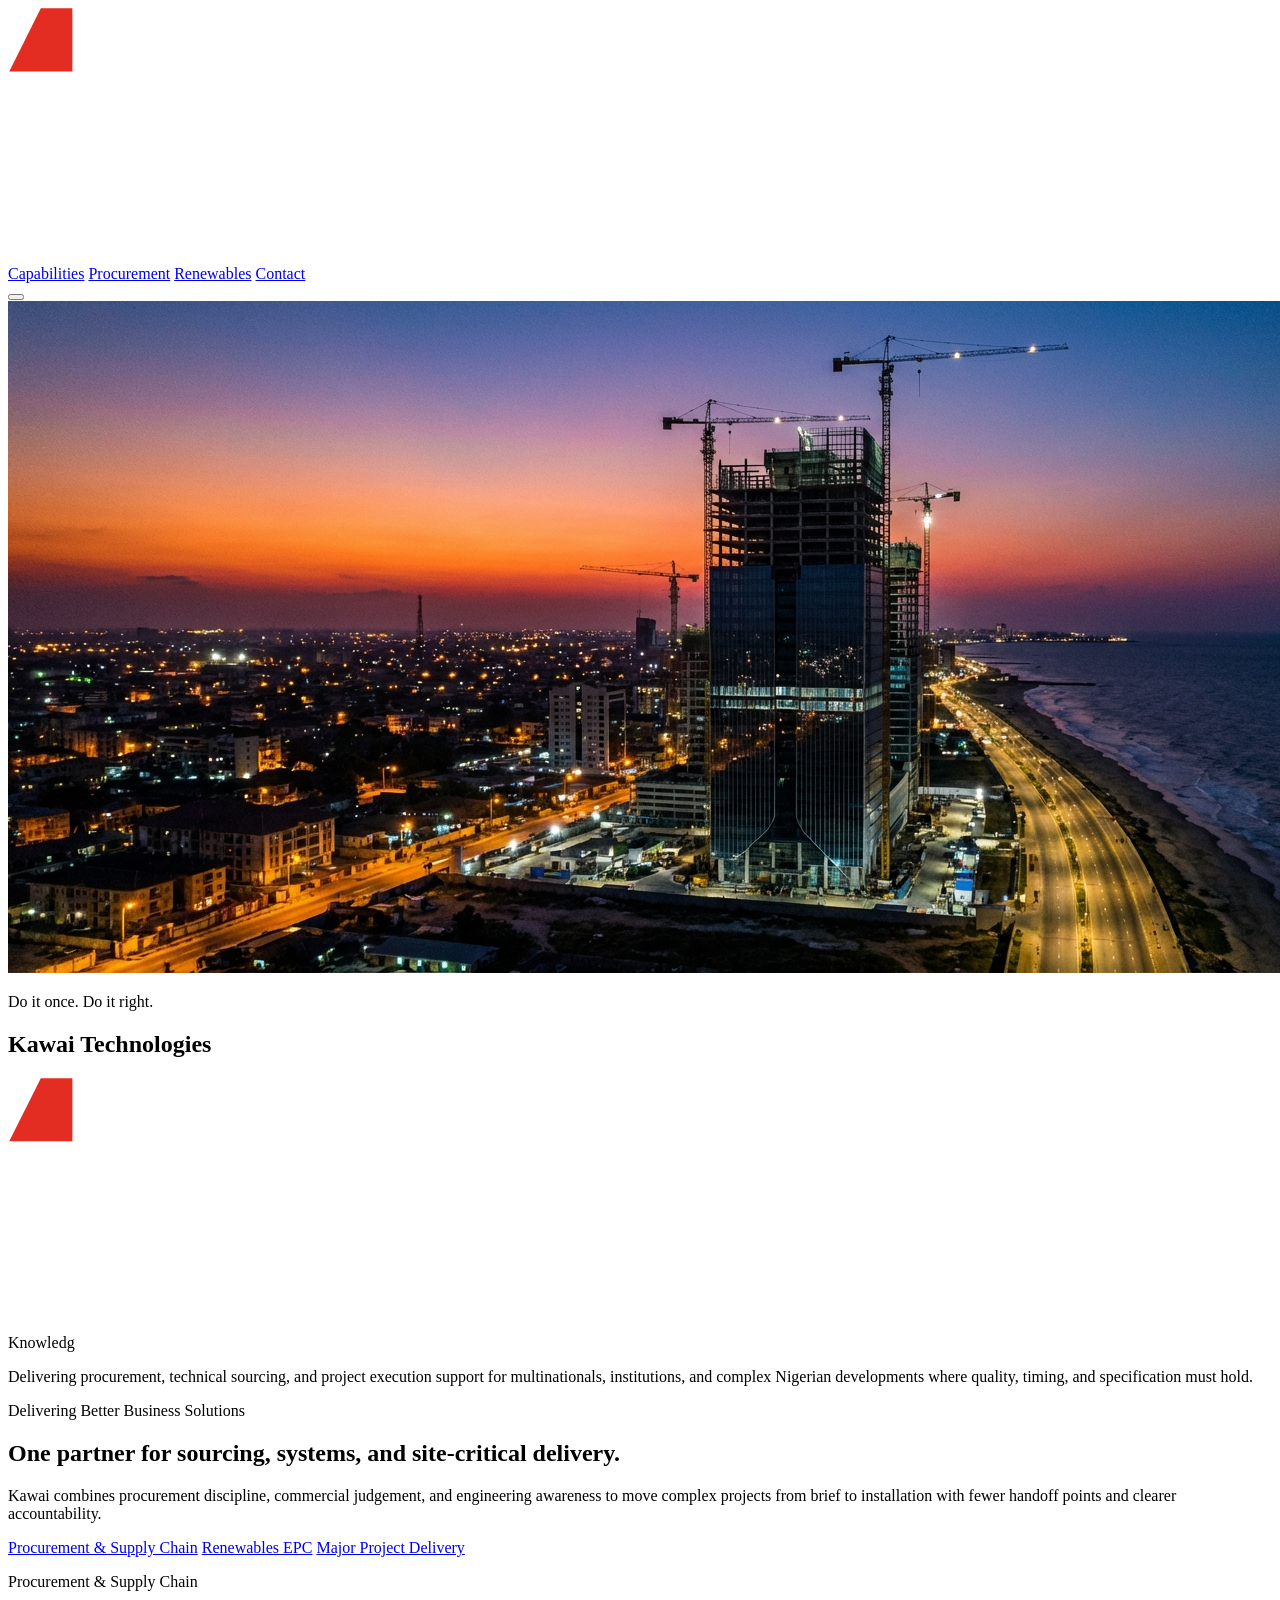
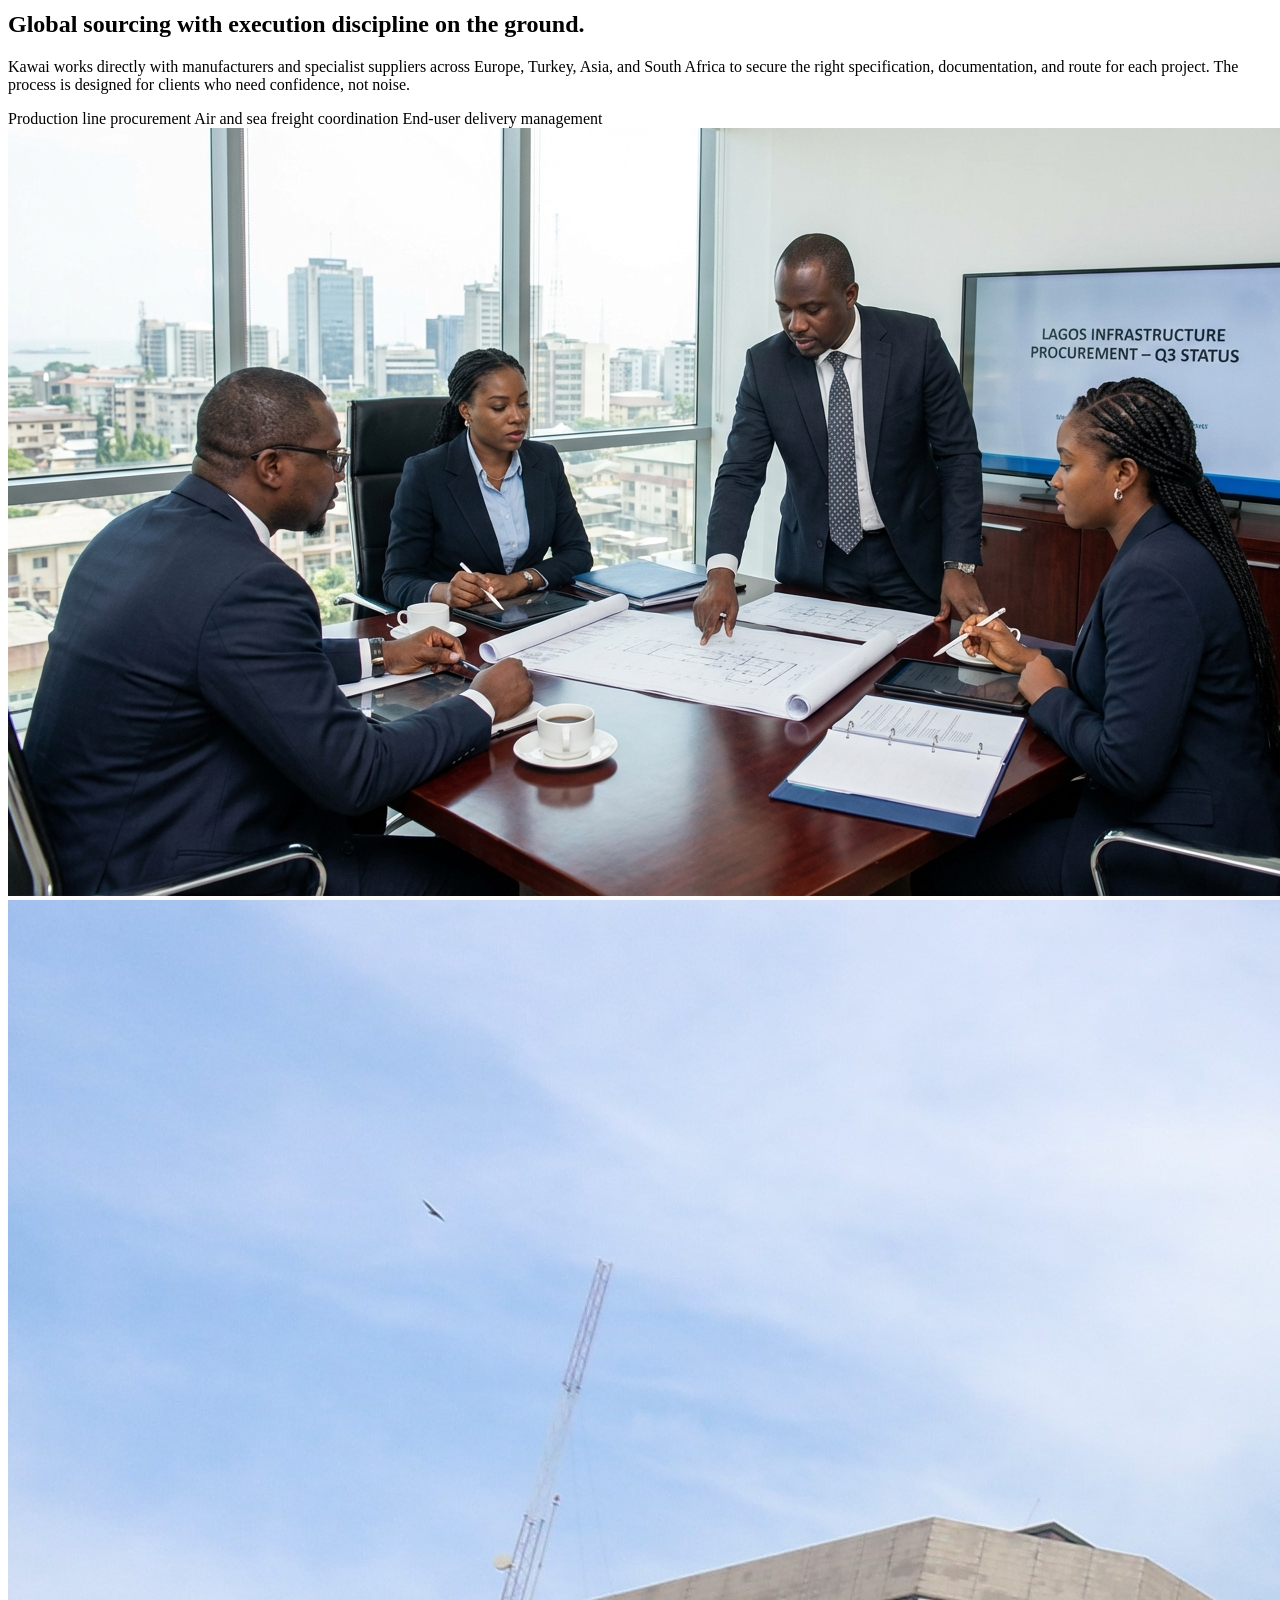
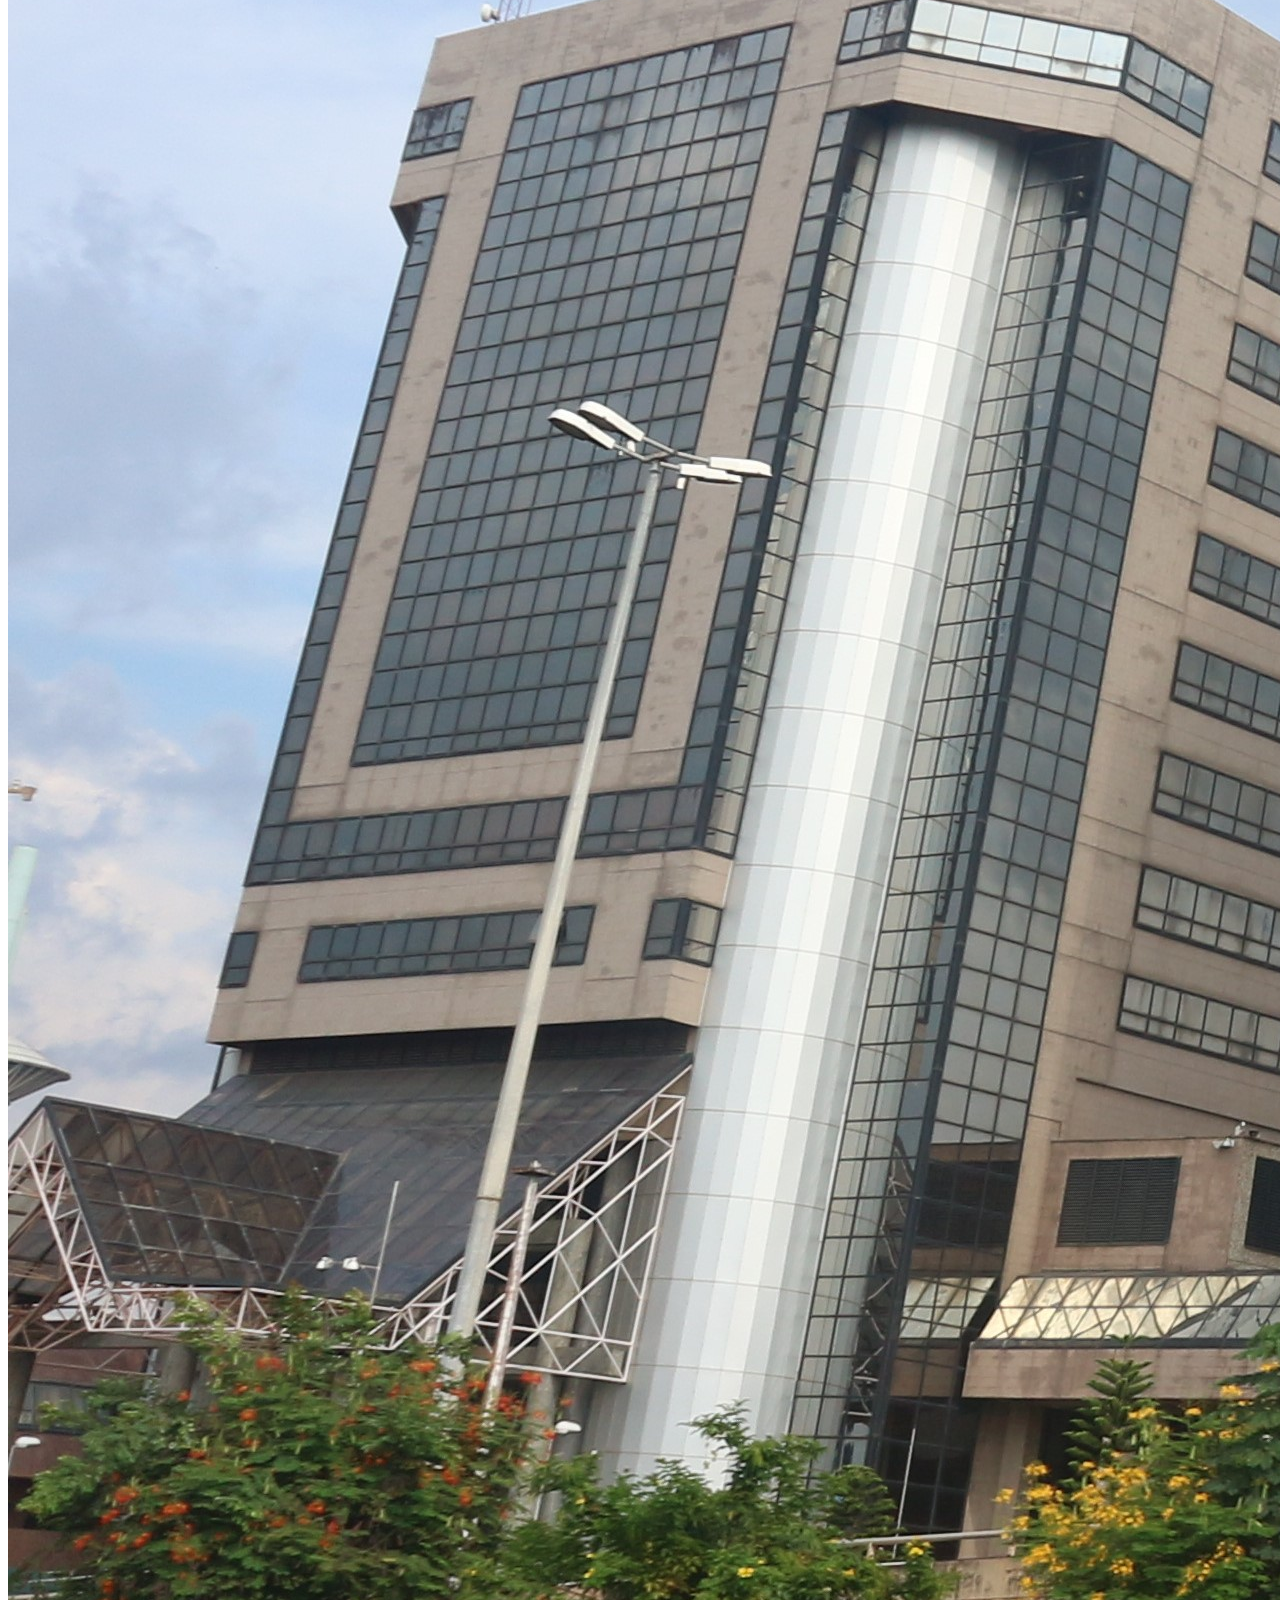
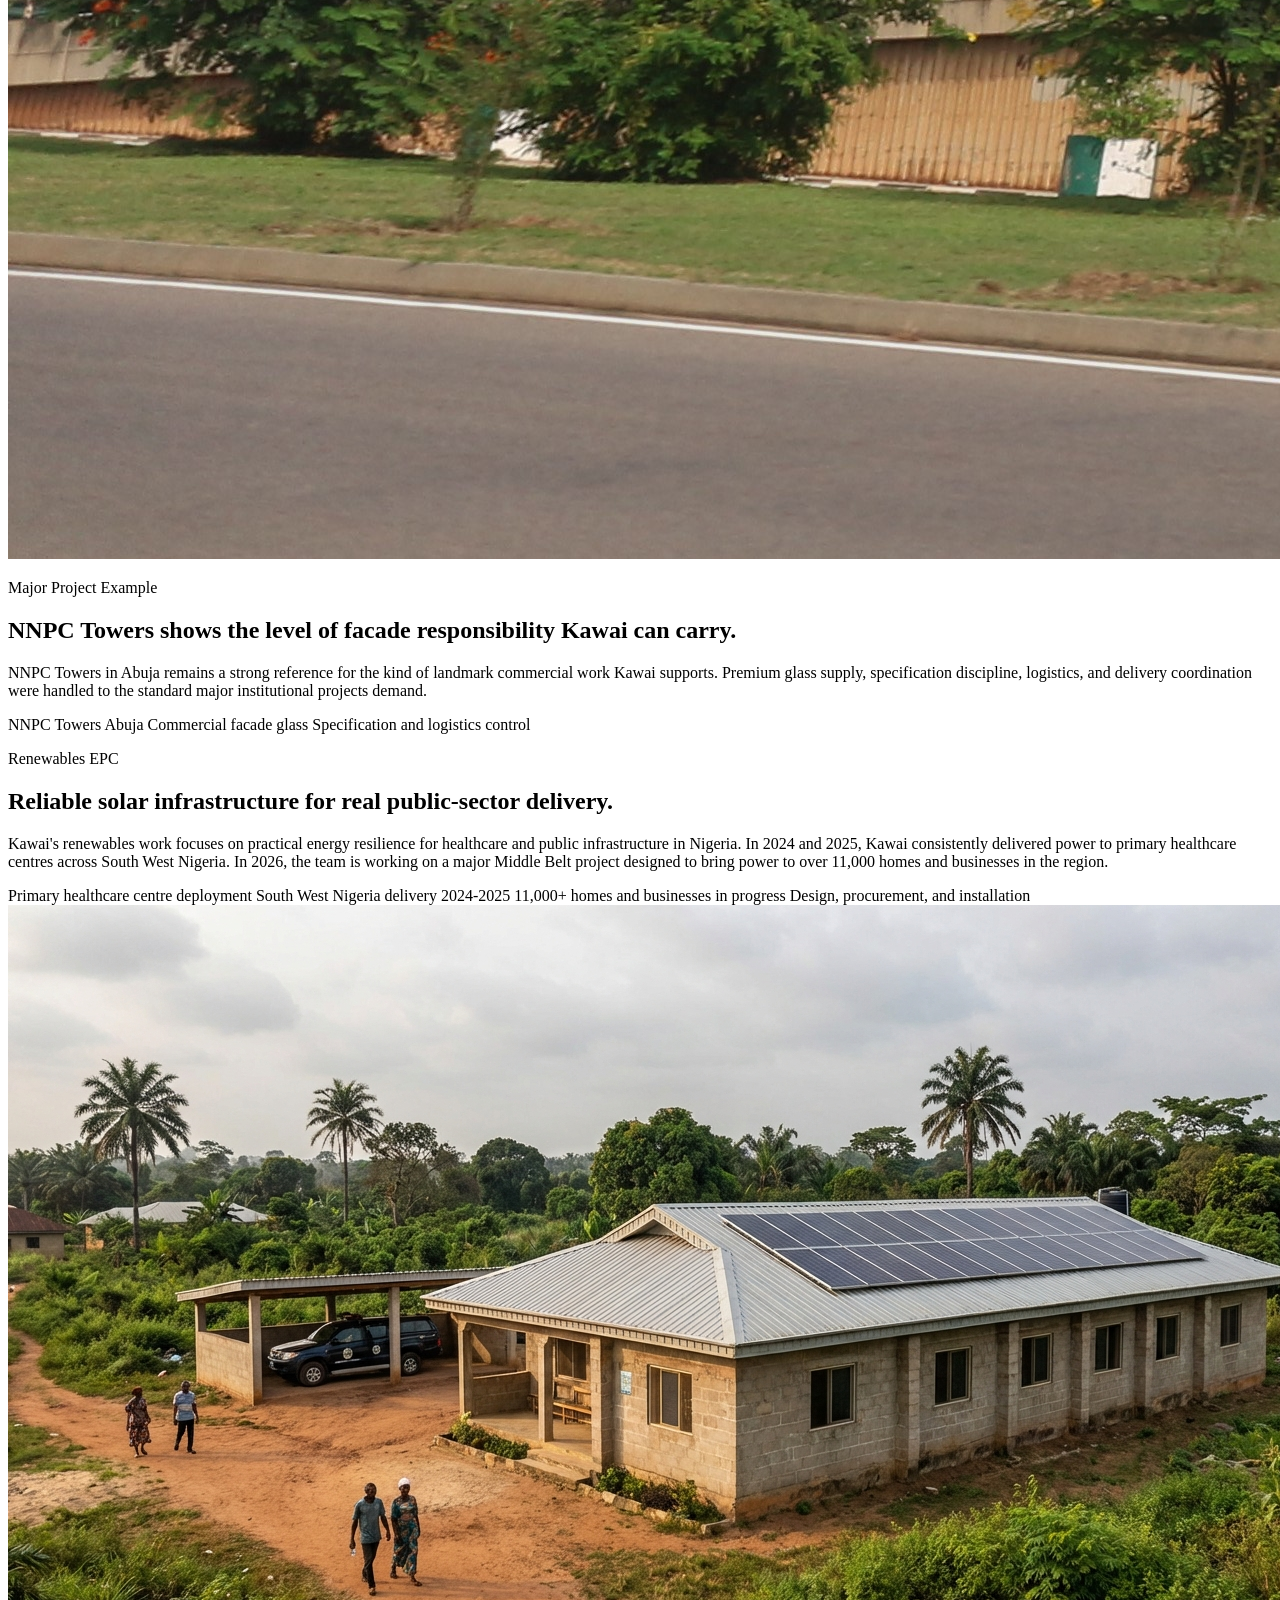
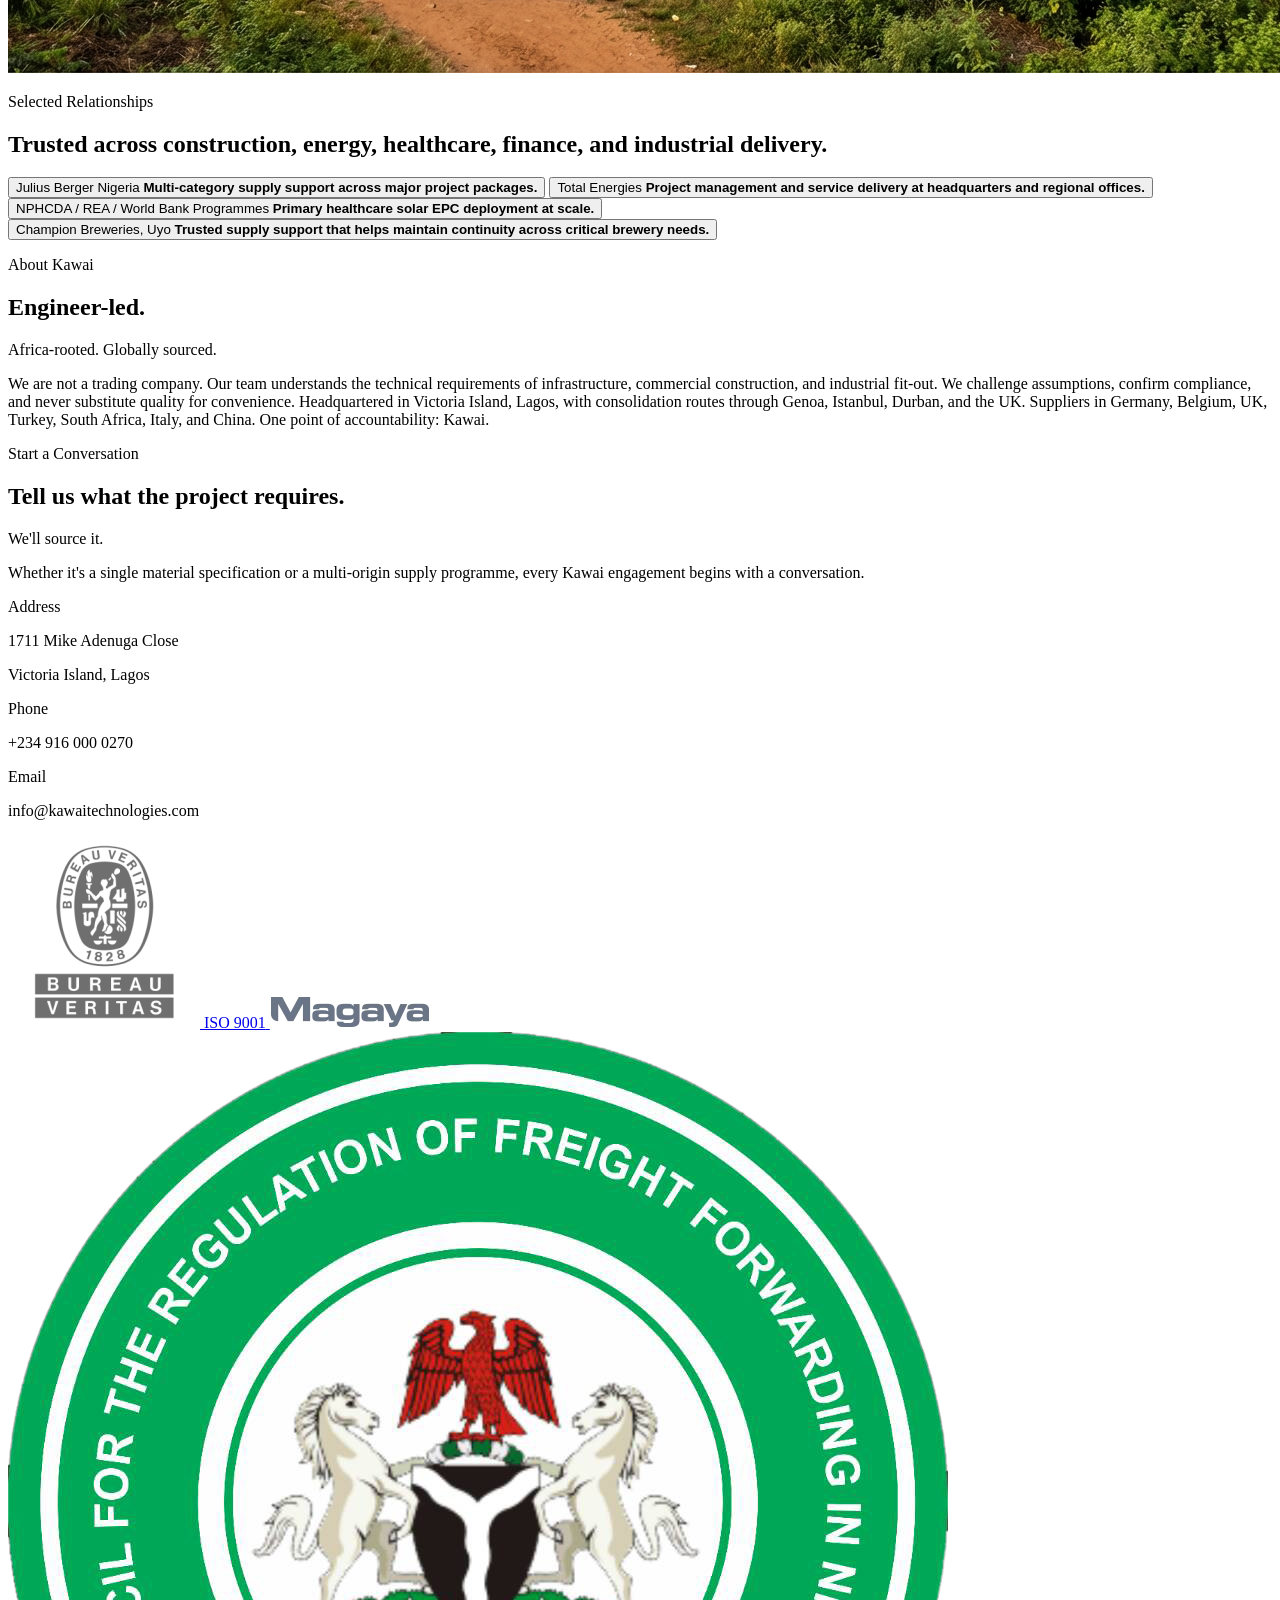
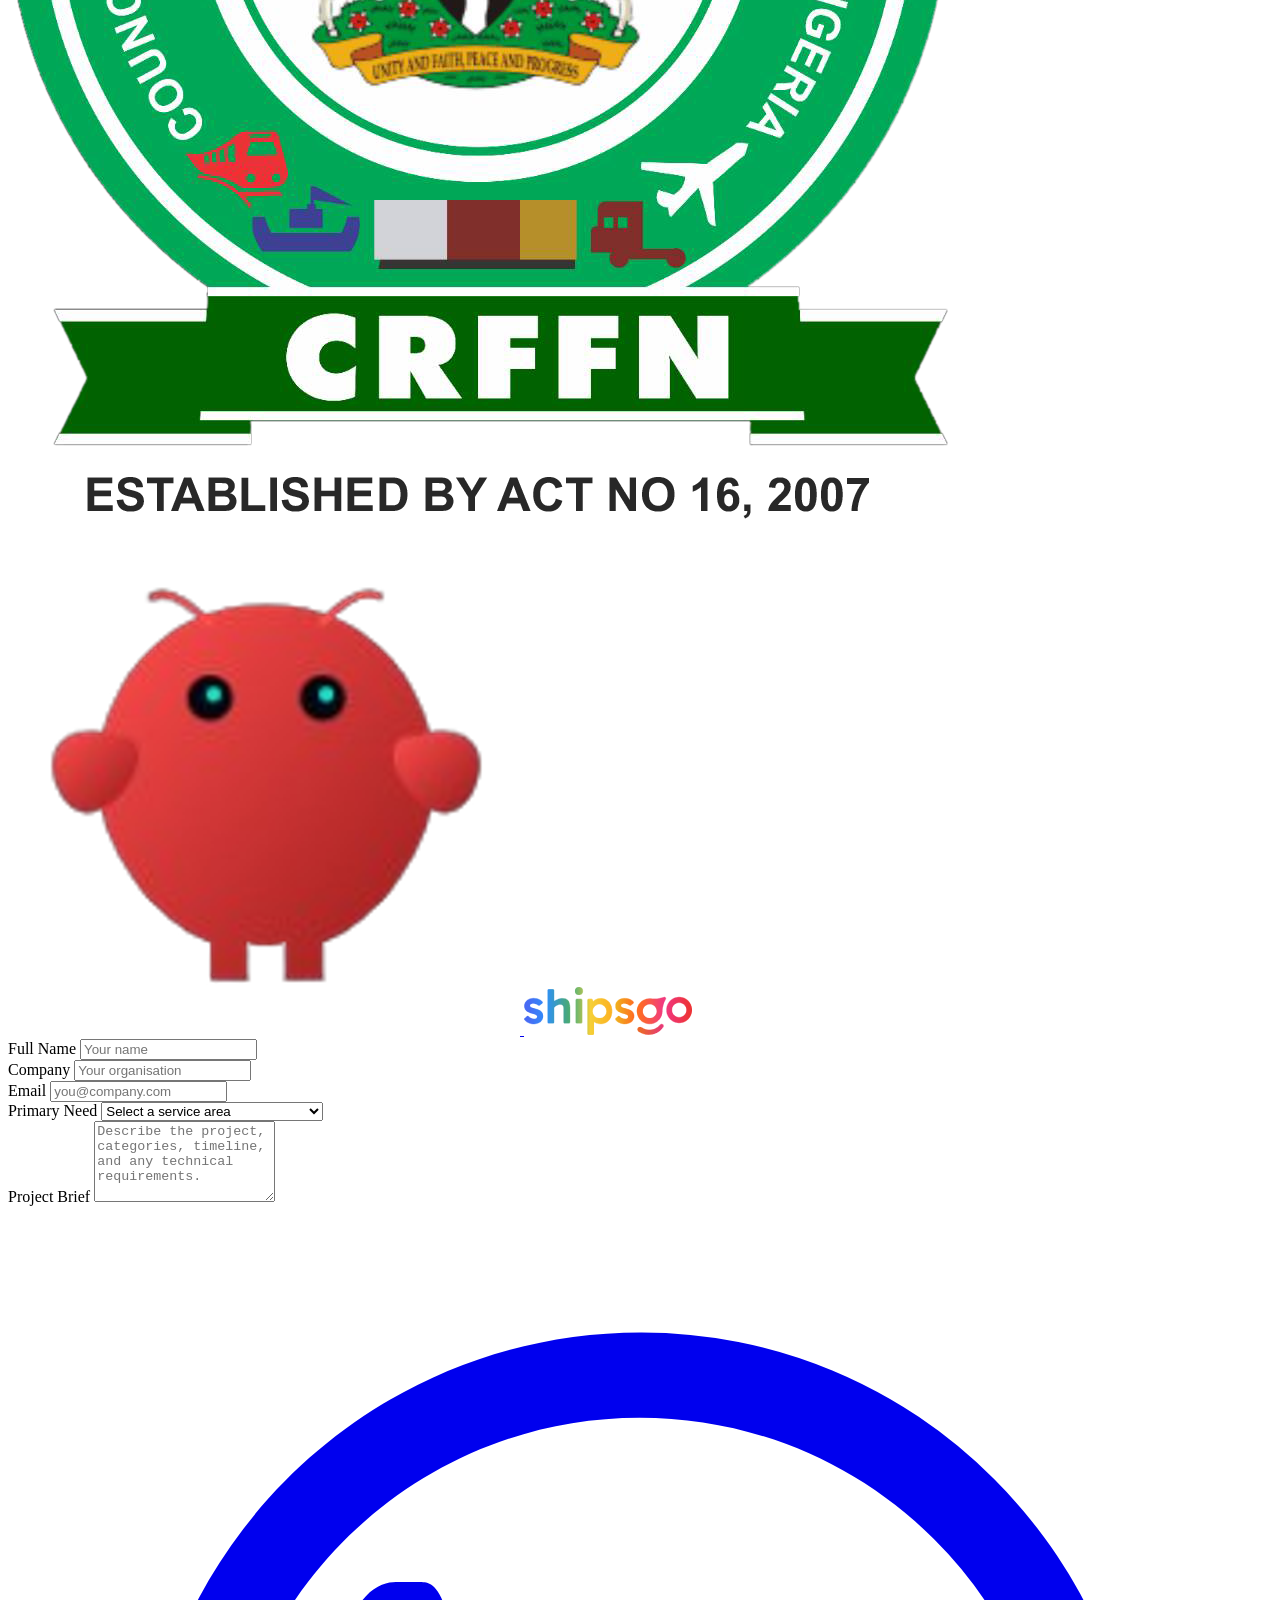
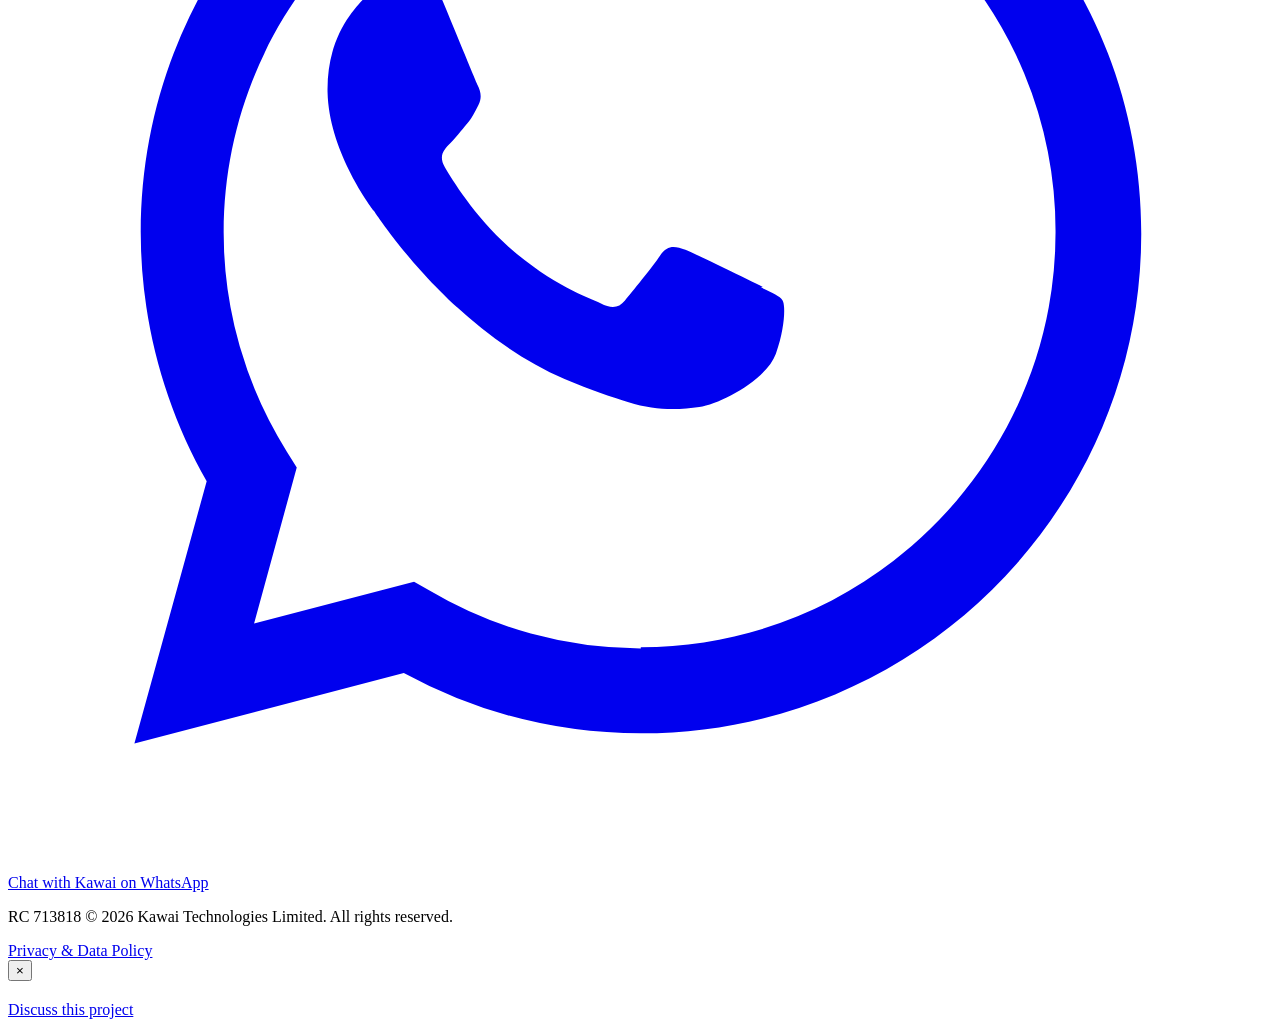
==== index.html @ 8ca259be "Add files via upload" ====
<!DOCTYPE html>
<html lang="en">
<head>
  <meta charset="UTF-8">
  <meta name="viewport" content="width=device-width, initial-scale=1.0">
  <title>Kawai Technologies | Ideas. Knowledge. Expertise.</title>
  <meta
    name="description"
    content="Kawai Technologies delivers procurement, facade systems, renewables EPC, and project execution support for blue-chip and institutional clients in Nigeria."
  >
  <link rel="icon" type="image/png" href="images/favicon-kawai.png">
  <link rel="preconnect" href="https://fonts.googleapis.com">
  <link rel="preconnect" href="https://fonts.gstatic.com" crossorigin>
  <link
    href="https://fonts.googleapis.com/css2?family=Manrope:wght@400;500;600;700;800&display=swap"
    rel="stylesheet"
  >
  <link rel="stylesheet" href="style-20260320.css">
</head>
<body>
  <nav class="site-nav" id="nav">
    <a href="#hero" class="nav-brand" aria-label="Kawai Technologies home">
      <img class="brand-logo" src="images/kawai-logo-full-wht.svg" alt="Kawai Technologies">
    </a>

    <div class="nav-links" id="navLinks">
      <a href="#capabilities">Capabilities</a>
      <a href="#procurement">Procurement</a>
      <a href="#renewables">Renewables</a>
      <a href="#contact">Contact</a>
    </div>

    <button class="nav-toggle" id="burger" aria-label="Toggle navigation" aria-expanded="false">
      <span></span>
      <span></span>
    </button>
  </nav>

  <main>
    <section class="hero" id="hero">
      <div class="hero-media">
        <img
          src="images/hero-lagos-construction.png"
          alt="Commercial tower under construction in Lagos Nigeria"
        >
        <div class="hero-overlay"></div>
      </div>

      <div class="hero-copy" data-reveal>
        <p class="eyebrow">Do it once. Do it right.</p>
        <h1 class="sr-only">Kawai Technologies</h1>
        <img class="hero-logo" src="images/kawai-logo-full-wht.svg" alt="Kawai Technologies">
        <div class="hero-rotator" aria-label="Ideas, Knowledge, Expertise">
          <div class="hero-rotator-window">
            <span class="hero-typed" id="heroTyped"></span>
          </div>
        </div>
        <p class="hero-sub">
          Delivering procurement, technical sourcing, and project execution support for multinationals,
          institutions, and complex Nigerian developments where quality, timing, and specification must hold.
        </p>
      </div>
    </section>

    <section class="intro-band" id="capabilities" data-reveal>
      <p class="section-kicker">Delivering Better Business Solutions</p>
      <h2>One partner for sourcing, systems, and site-critical delivery.</h2>
      <p class="intro-copy">
        Kawai combines procurement discipline, commercial judgement, and engineering awareness to
        move complex projects from brief to installation with fewer handoff points and clearer accountability.
      </p>
      <div class="capability-rail">
        <a class="capability-pill" href="#procurement">Procurement &amp; Supply Chain</a>
        <a class="capability-pill" href="#renewables">Renewables EPC</a>
        <a class="capability-pill" href="#facade-project">Major Project Delivery</a>
      </div>
    </section>

    <section class="chapter" id="procurement">
      <div class="chapter-copy" data-reveal>
        <p class="section-kicker">Procurement &amp; Supply Chain</p>
        <h2>Global sourcing with execution discipline on the ground.</h2>
        <p>
          Kawai works directly with manufacturers and specialist suppliers across Europe, Turkey, Asia,
          and South Africa to secure the right specification, documentation, and route for each project.
          The process is designed for clients who need confidence, not noise.
        </p>
        <div class="chapter-points">
          <span>Production line procurement</span>
          <span>Air and sea freight coordination</span>
          <span>End-user delivery management</span>
        </div>
      </div>
      <div class="chapter-media" data-reveal>
        <img
          src="images/2026-03-19-procurement-meeting.png"
          alt="Nigerian procurement team reviewing specifications and delivery documents"
        >
      </div>
    </section>

    <section class="chapter chapter-light" id="facade-project">
      <div class="chapter-media" data-reveal>
        <img
          src="images/nnpc-towers-modern.jpg"
          alt="NNPC Towers in Abuja Nigeria"
        >
      </div>
      <div class="chapter-copy" data-reveal>
        <p class="section-kicker">Major Project Example</p>
        <h2>NNPC Towers shows the level of facade responsibility Kawai can carry.</h2>
        <p>
          NNPC Towers in Abuja remains a strong reference for the kind of landmark commercial work
          Kawai supports. Premium glass supply, specification discipline, logistics, and delivery
          coordination were handled to the standard major institutional projects demand.
        </p>
        <div class="chapter-points">
          <span>NNPC Towers Abuja</span>
          <span>Commercial facade glass</span>
          <span>Specification and logistics control</span>
        </div>
      </div>
    </section>

    <section class="chapter" id="renewables">
      <div class="chapter-copy" data-reveal>
        <p class="section-kicker">Renewables EPC</p>
        <h2>Reliable solar infrastructure for real public-sector delivery.</h2>
        <p>
          Kawai's renewables work focuses on practical energy resilience for healthcare and public
          infrastructure in Nigeria. In 2024 and 2025, Kawai consistently delivered power to primary
          healthcare centres across South West Nigeria. In 2026, the team is working on a major
          Middle Belt project designed to bring power to over 11,000 homes and businesses in the region.
        </p>
        <div class="chapter-points">
          <span>Primary healthcare centre deployment</span>
          <span>South West Nigeria delivery 2024-2025</span>
          <span>11,000+ homes and businesses in progress</span>
          <span>Design, procurement, and installation</span>
        </div>
      </div>
      <div class="chapter-media" data-reveal>
        <img
          src="images/rea-phc-solar.png"
          alt="Primary healthcare centre in Nigeria with rooftop solar installation"
        >
      </div>
    </section>

    <section class="proof-band" data-reveal>
      <div class="proof-copy">
        <p class="section-kicker">Selected Relationships</p>
        <h2>Trusted across construction, energy, healthcare, finance, and industrial delivery.</h2>
      </div>
      <div class="proof-grid">
        <button class="work-card" data-project="jbn">
          <span>Julius Berger Nigeria</span>
          <strong>Multi-category supply support across major project packages.</strong>
        </button>
        <button class="work-card" data-project="totalenergies">
          <span>Total Energies</span>
          <strong>Project management and service delivery at headquarters and regional offices.</strong>
        </button>
        <button class="work-card" data-project="solar">
          <span>NPHCDA / REA / World Bank Programmes</span>
          <strong>Primary healthcare solar EPC deployment at scale.</strong>
        </button>
        <button class="work-card" data-project="appliances">
          <span>Champion Breweries, Uyo</span>
          <strong>Trusted supply support that helps maintain continuity across critical brewery needs.</strong>
        </button>
      </div>
    </section>

    <section class="about-band" data-reveal>
      <div class="about-inner">
        <p class="section-kicker">About Kawai</p>
        <h2>Engineer-led.</h2>
        <p class="about-accent">Africa-rooted. Globally sourced.</p>
        <p class="about-copy">
          We are not a trading company. Our team understands the technical requirements of
          infrastructure, commercial construction, and industrial fit-out. We challenge assumptions,
          confirm compliance, and never substitute quality for convenience. Headquartered in Victoria
          Island, Lagos, with consolidation routes through Genoa, Istanbul, Durban, and the UK.
          Suppliers in Germany, Belgium, UK, Turkey, South Africa, Italy, and China. One point of
          accountability: Kawai.
        </p>
      </div>
    </section>

    <section class="contact" id="contact">
      <div class="contact-copy" data-reveal>
        <p class="section-kicker">Start a Conversation</p>
        <h2>Tell us what the project requires.</h2>
        <p class="contact-accent">We'll source it.</p>
        <p>
          Whether it's a single material specification or a multi-origin supply programme, every
          Kawai engagement begins with a conversation.
        </p>
        <div class="contact-meta contact-meta-blocks">
          <div class="contact-item">
            <span>Address</span>
            <p>1711 Mike Adenuga Close</p>
            <p>Victoria Island, Lagos</p>
          </div>
          <div class="contact-item">
            <span>Phone</span>
            <p>+234 916 000 0270</p>
          </div>
          <div class="contact-item">
            <span>Email</span>
            <p>info@kawaitechnologies.com</p>
          </div>
        </div>
        <div class="partner-strip" aria-label="Certifications and platform partners">
          <a class="partner-link bureau-mark" href="https://www.bureauveritas.com" target="_blank" rel="noopener" aria-label="Visit Bureau Veritas">
            <img class="partner-logo bureau-logo" src="images/bureau-veritas-logo.png" alt="Bureau Veritas logo">
            <span>ISO 9001</span>
          </a>
          <a class="partner-link" href="https://www.magaya.com" target="_blank" rel="noopener" aria-label="Visit Magaya">
            <img class="partner-logo magaya-logo" src="images/magaya-logo-tight.webp" alt="Magaya logo">
          </a>
          <a class="partner-link" href="https://crffn.gov.ng" target="_blank" rel="noopener" aria-label="Visit CRFFN">
            <img class="partner-logo crffn-logo" src="images/crffn-logo.png" alt="CRFFN logo">
          </a>
          <a class="partner-link" href="https://openclaws.io" target="_blank" rel="noopener" aria-label="Visit Openclaw">
            <img class="partner-logo openclaw-logo" src="images/openclaw-logo.png" alt="Openclaw logo">
          </a>
          <a class="partner-link" href="https://shipsgo.com" target="_blank" rel="noopener" aria-label="Visit ShipsGo">
            <img class="partner-logo shipsgo-logo" src="images/shipsgo-logo.png" alt="ShipsGo logo">
          </a>
        </div>
      </div>

      <div class="contact-form-wrap" data-reveal>
        <form id="form" class="contact-form">
          <div class="field">
            <label for="name">Full Name</label>
            <input id="name" name="name" type="text" placeholder="Your name" required>
          </div>
          <div class="field">
            <label for="company">Company</label>
            <input id="company" name="company" type="text" placeholder="Your organisation">
          </div>
          <div class="field">
            <label for="email">Email</label>
            <input id="email" name="email" type="email" placeholder="you@company.com" required>
          </div>
          <div class="field">
            <label for="service">Primary Need</label>
            <select id="service" name="service">
              <option value="">Select a service area</option>
              <option>Procurement and Supply Chain</option>
              <option>Facade and Commercial Systems</option>
              <option>Renewables EPC</option>
              <option>Multi-category project support</option>
            </select>
          </div>
          <div class="field">
            <label for="message">Project Brief</label>
            <textarea id="message" name="message" rows="5" placeholder="Describe the project, categories, timeline, and any technical requirements." required></textarea>
          </div>
          <a
            class="cta-dark whatsapp-button"
            href="https://wa.me/2348027725561"
            target="_blank"
            rel="noopener"
            aria-label="Chat with Kawai on WhatsApp"
          >
            <span class="whatsapp-icon" aria-hidden="true">
              <svg viewBox="0 0 32 32" role="img" focusable="false">
                <path d="M19.11 17.24c-.29-.14-1.7-.84-1.96-.94-.26-.1-.45-.14-.64.14-.19.29-.73.94-.89 1.14-.16.19-.33.22-.62.07-.29-.14-1.22-.45-2.33-1.43-.86-.77-1.44-1.72-1.61-2.01-.17-.29-.02-.45.13-.6.13-.13.29-.33.43-.5.14-.17.19-.29.29-.48.1-.19.05-.36-.02-.5-.07-.14-.64-1.55-.88-2.12-.23-.55-.47-.48-.64-.49h-.55c-.19 0-.5.07-.76.36-.26.29-1 1-.97 2.43.03 1.43 1.02 2.81 1.17 3 .14.19 1.99 3.04 4.83 4.26.68.29 1.21.46 1.62.59.68.22 1.3.19 1.79.12.55-.08 1.7-.69 1.94-1.35.24-.67.24-1.24.17-1.35-.07-.12-.26-.19-.55-.33Z" fill="currentColor"></path>
                <path d="M16.02 3.2c-6.99 0-12.66 5.66-12.66 12.65 0 2.22.58 4.39 1.67 6.31L3.2 28.8l6.82-1.79a12.6 12.6 0 0 0 6 1.53h.01c6.99 0 12.66-5.66 12.66-12.65 0-3.39-1.32-6.57-3.72-8.97A12.58 12.58 0 0 0 16.02 3.2Zm0 23.19h-.01a10.5 10.5 0 0 1-5.35-1.47l-.38-.22-4.05 1.06 1.08-3.95-.25-.4a10.43 10.43 0 0 1-1.6-5.56c0-5.78 4.72-10.49 10.53-10.49 2.81 0 5.46 1.09 7.45 3.07a10.4 10.4 0 0 1 3.08 7.43c0 5.79-4.73 10.5-10.5 10.5Z" fill="currentColor"></path>
              </svg>
            </span>
            <span>Chat with Kawai on WhatsApp</span>
          </a>
        </form>
      </div>
    </section>
  </main>

  <footer class="site-footer">
    <p>RC 713818 &copy; 2026 Kawai Technologies Limited. All rights reserved.</p>
    <a href="#contact">Privacy &amp; Data Policy</a>
  </footer>

  <div class="modal-shell" id="overlay" aria-hidden="true">
    <div class="modal-card">
      <button class="modal-close" id="mClose" aria-label="Close project details">&times;</button>
      <p class="modal-kicker" id="mCat"></p>
      <h2 id="mTitle"></h2>
      <p class="modal-desc" id="mDesc"></p>
      <div class="modal-tags" id="mTags"></div>
      <a href="#contact" class="cta-dark modal-link">Discuss this project</a>
    </div>
  </div>

  <script src="main.js"></script>
</body>
</html>
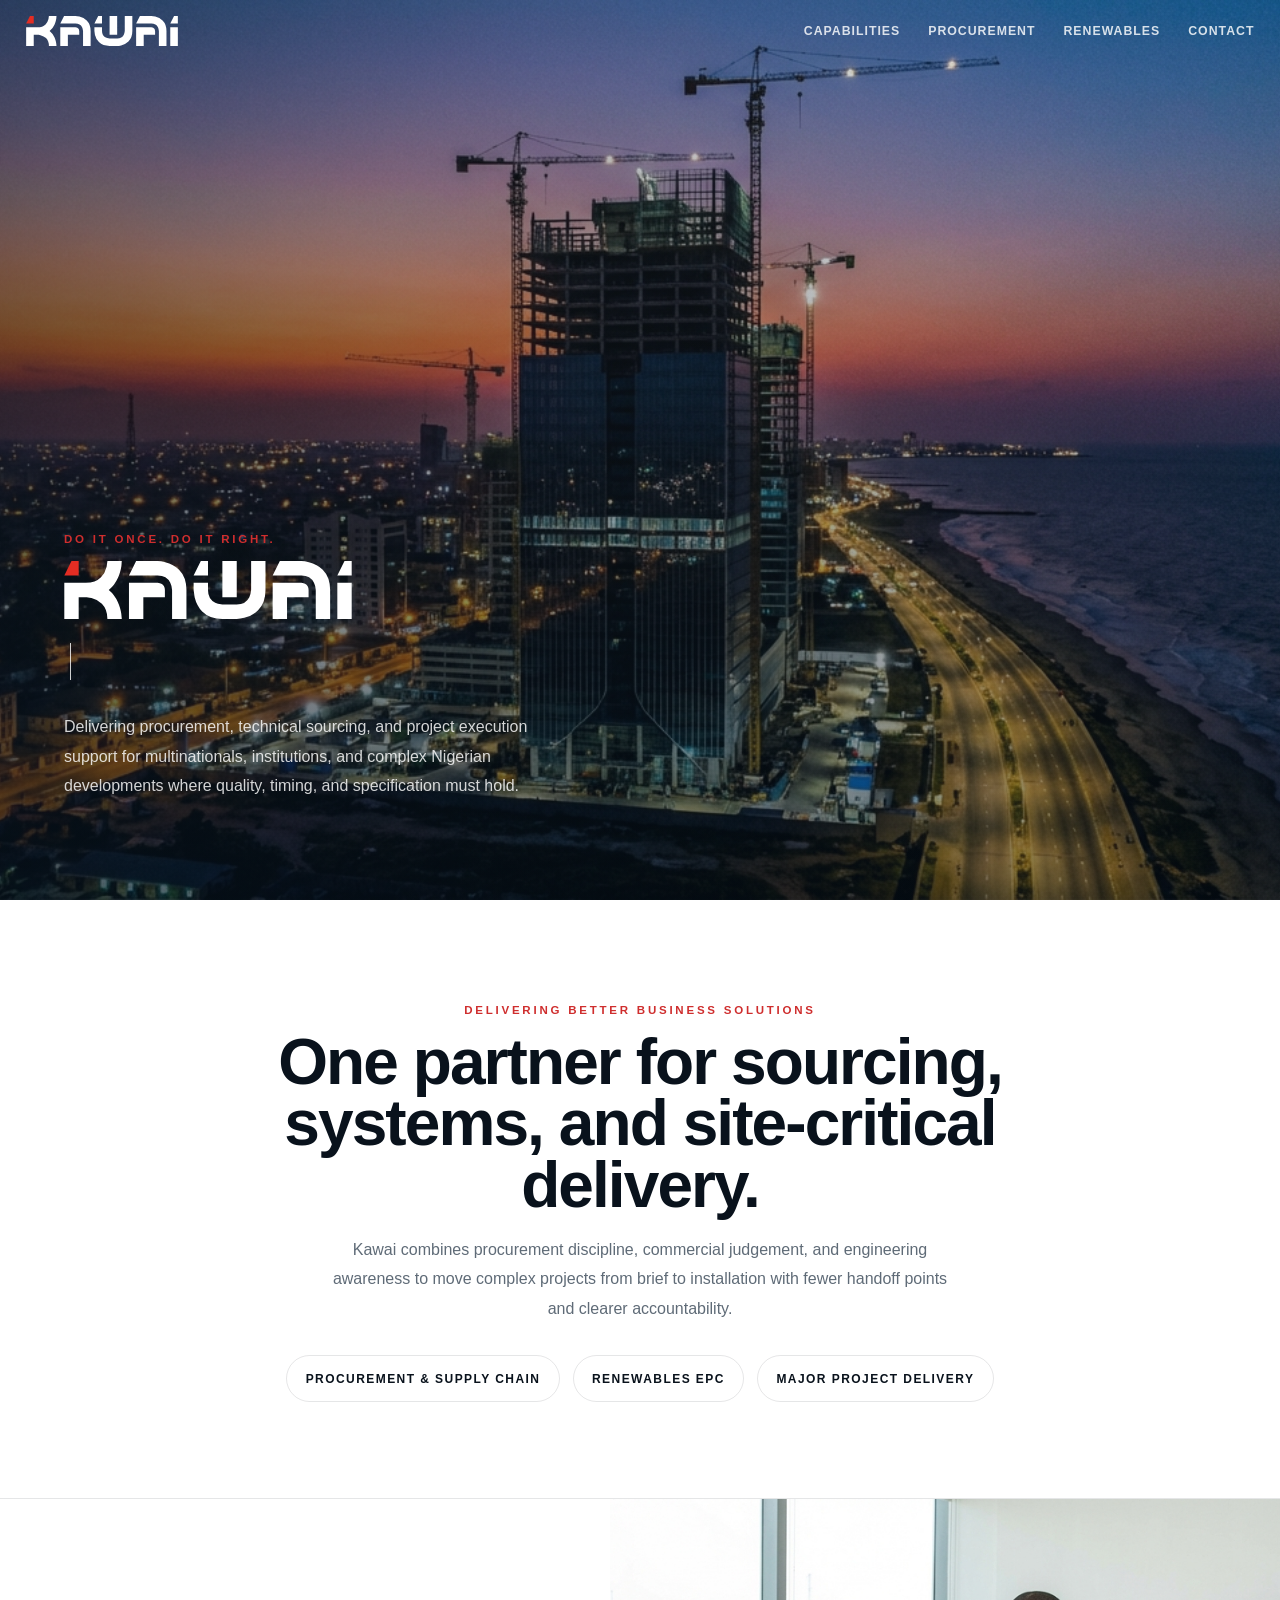
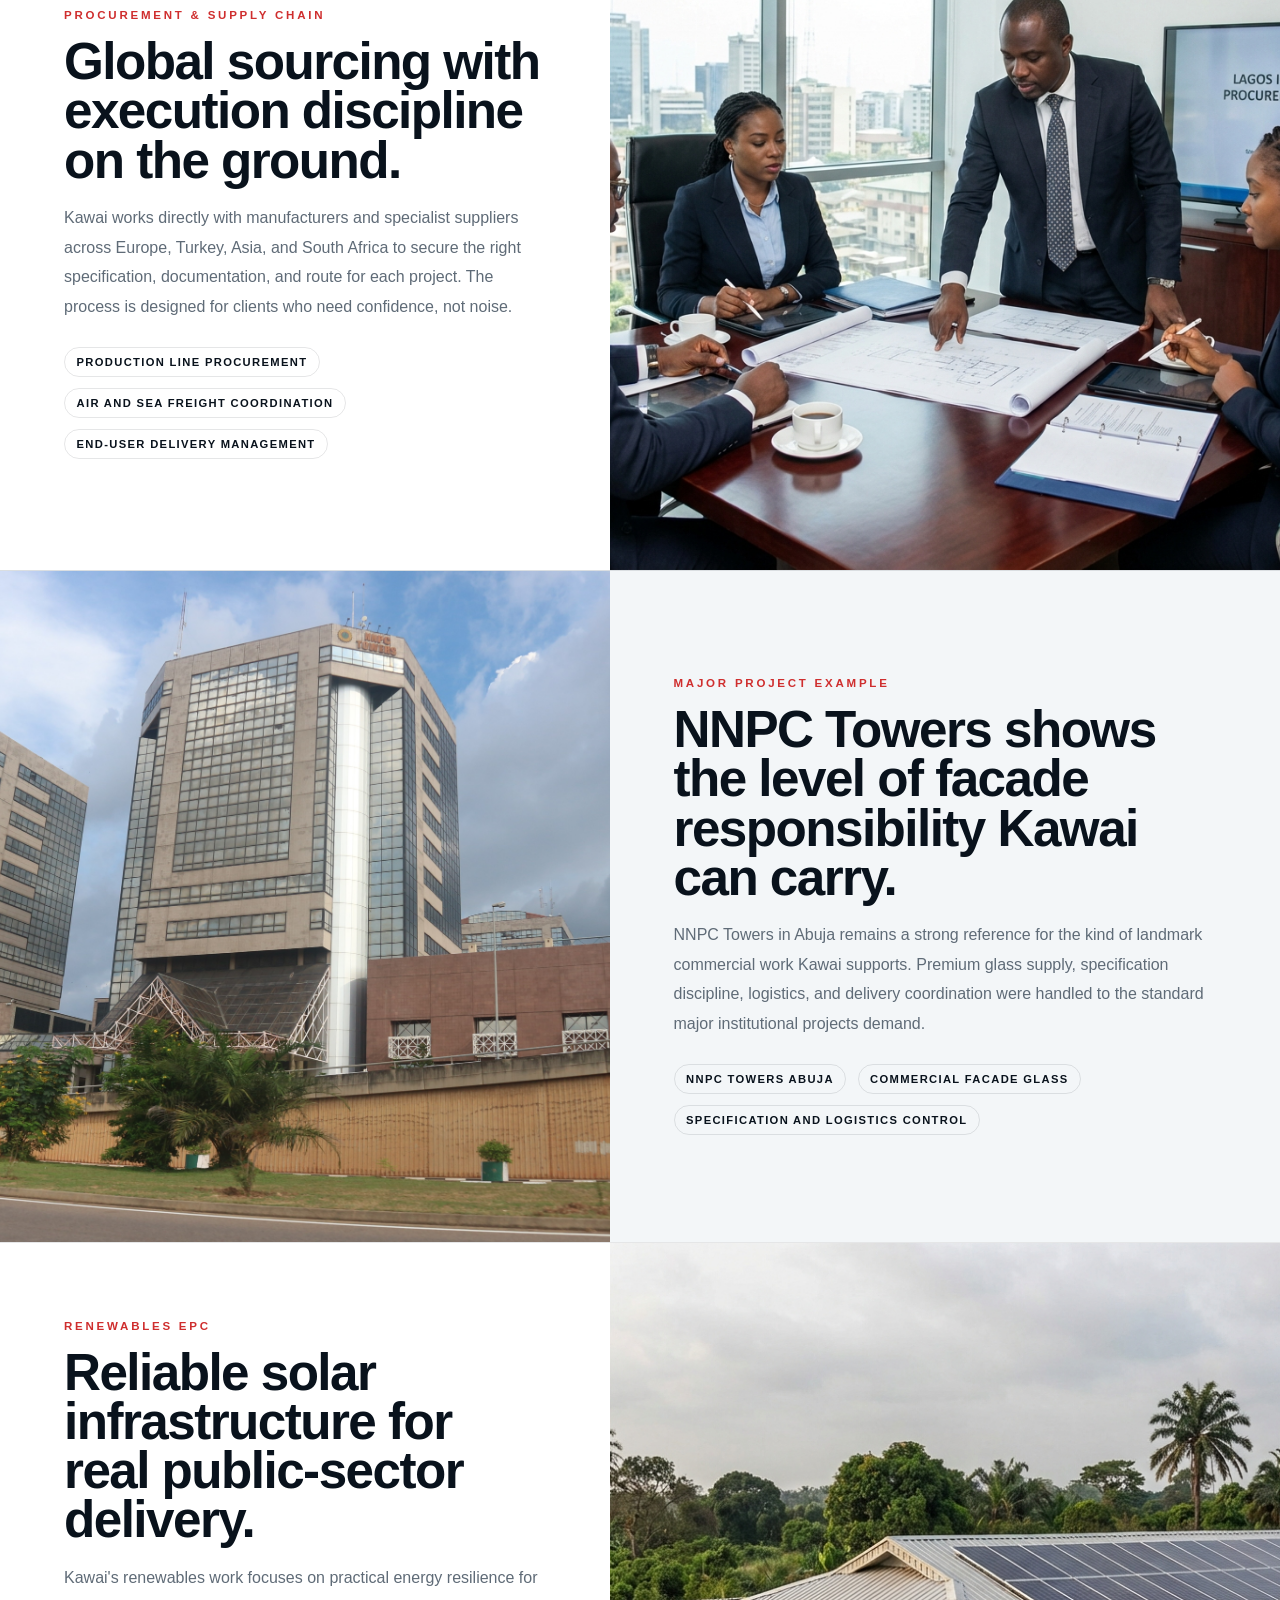
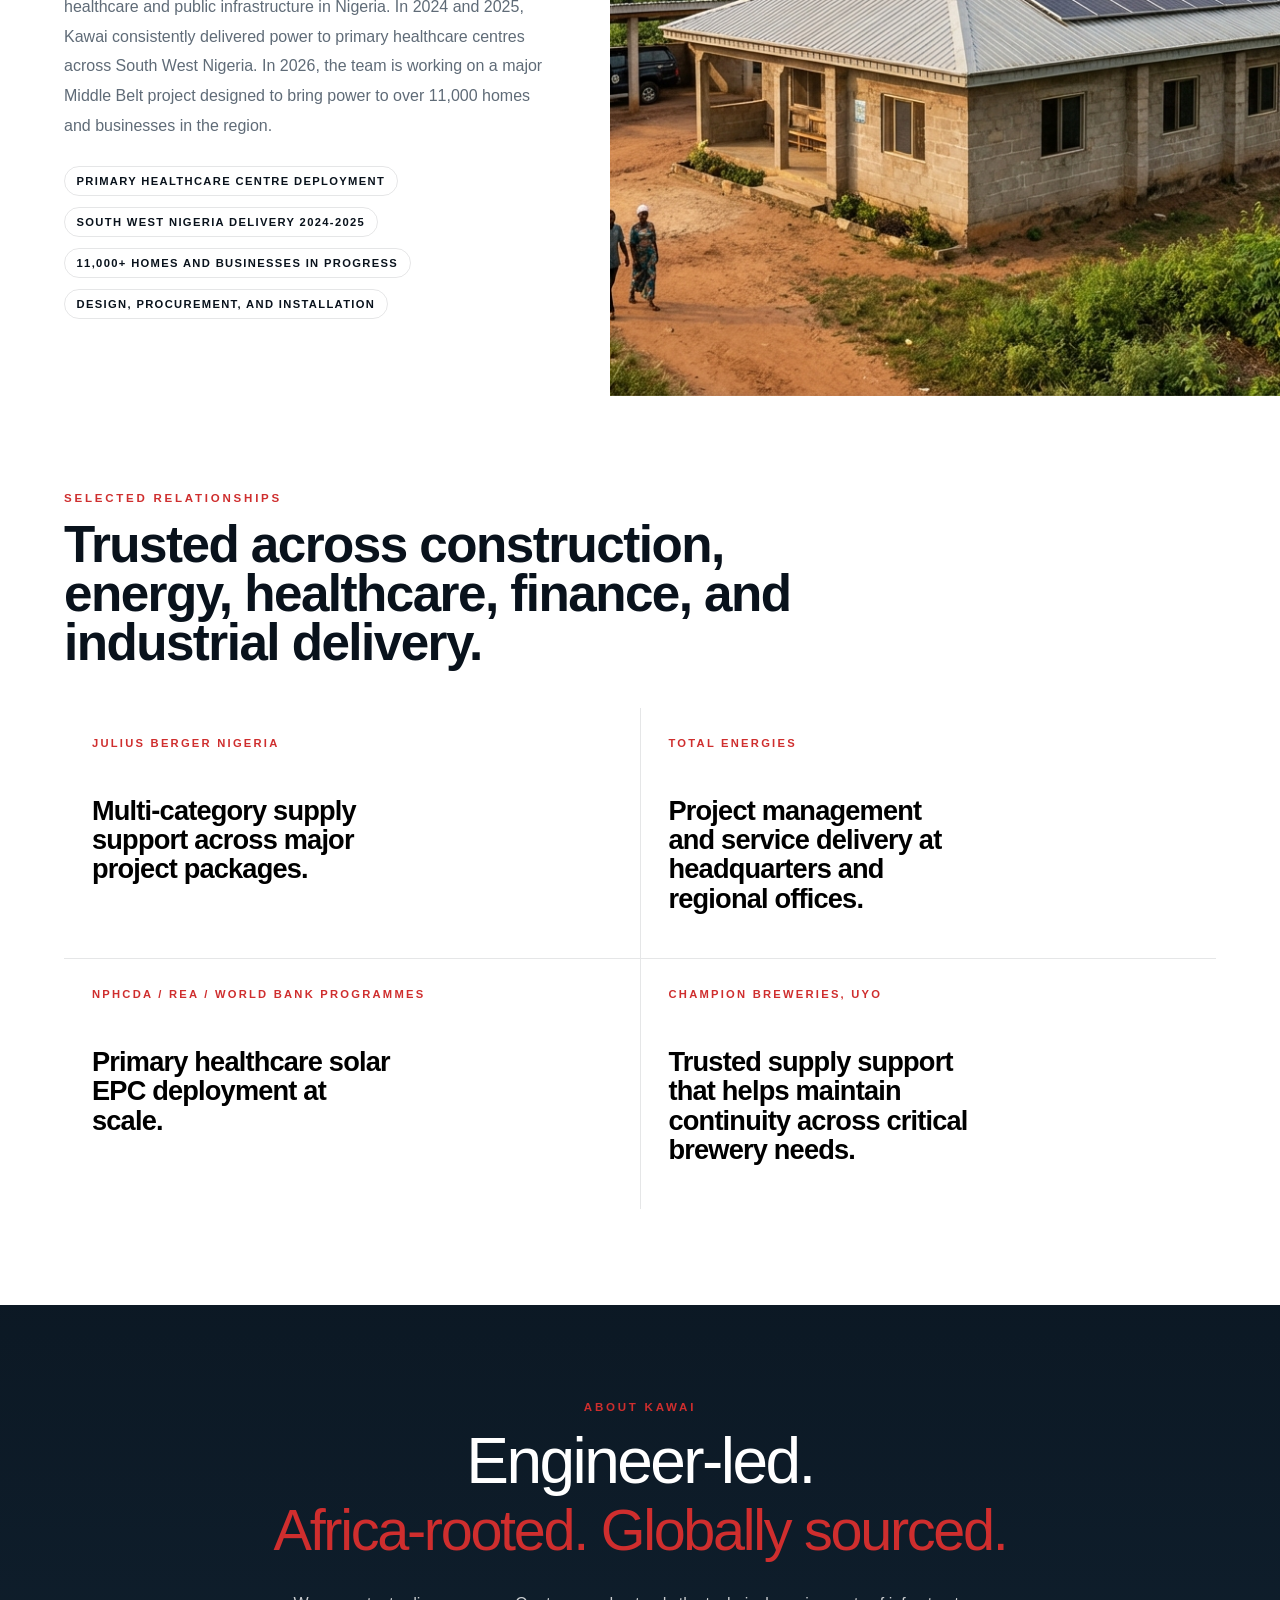
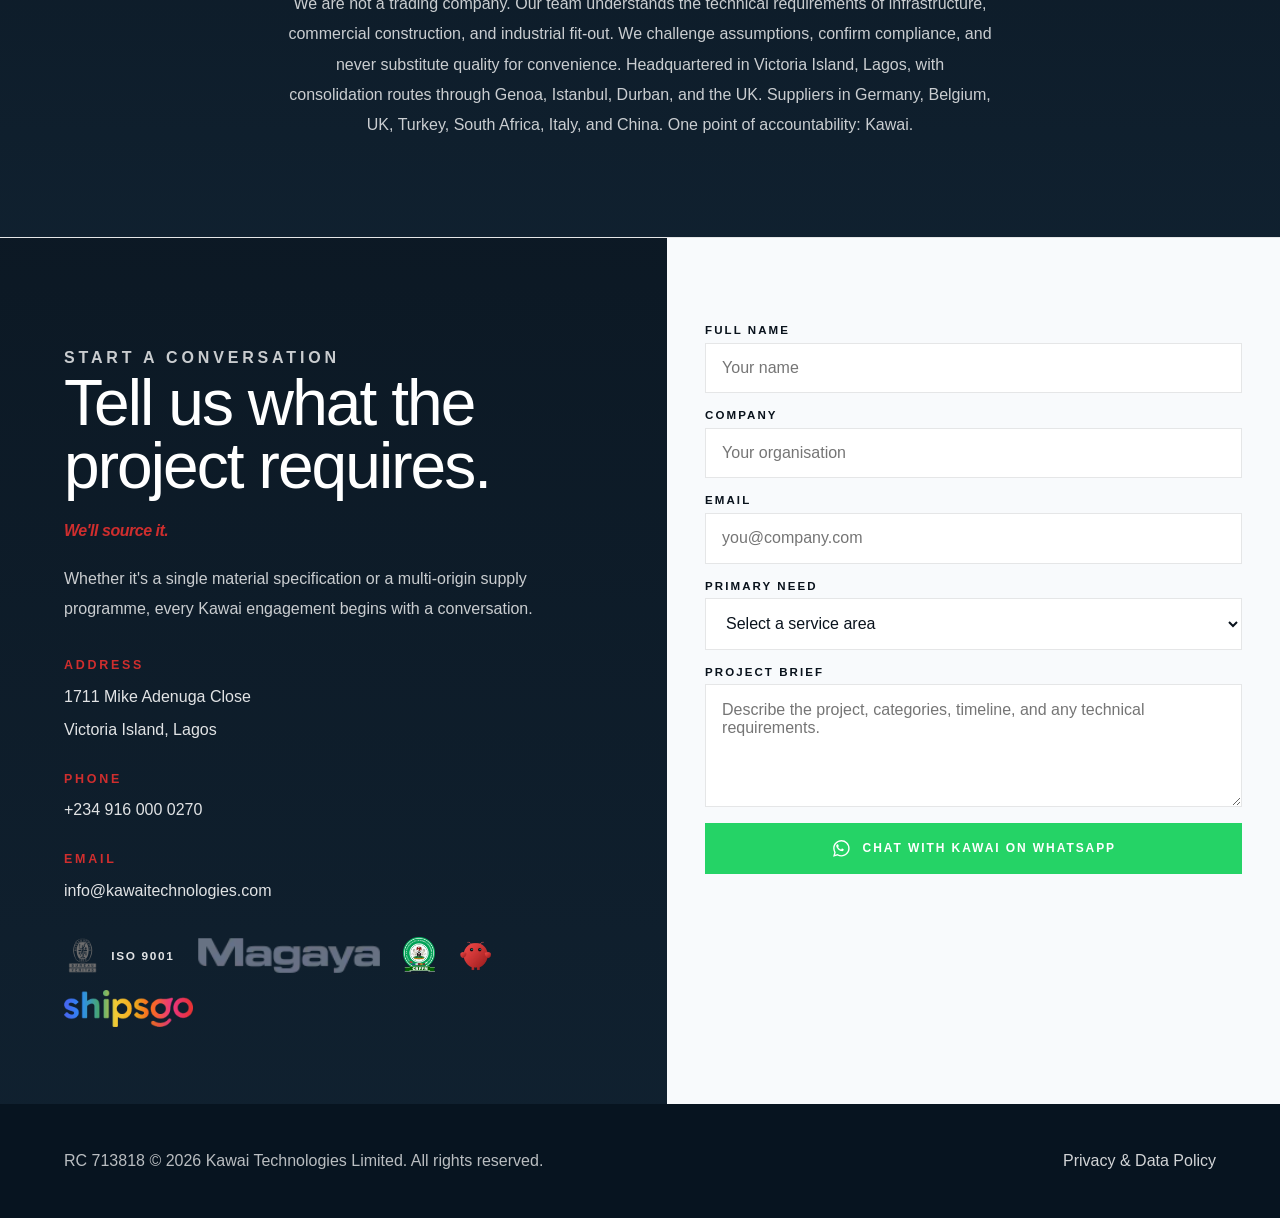
==== commit 74bca0b9: "Add files via upload" ====
--- a/index.html
+++ b/index.html
@@ -282,7 +282,7 @@
 
   <footer class="site-footer">
     <p>RC 713818 &copy; 2026 Kawai Technologies Limited. All rights reserved.</p>
-    <a href="#contact">Privacy &amp; Data Policy</a>
+    <a href="privacy-data-policy.html">Privacy &amp; Data Policy</a>
   </footer>
 
   <div class="modal-shell" id="overlay" aria-hidden="true">
--- a/style-20260320.css
+++ b/style-20260320.css
@@ -0,0 +1,970 @@
+:root {
+  --ink: #09121c;
+  --white: #ffffff;
+  --mist: #f3f6f8;
+  --fog: #e7edf2;
+  --line: rgba(9, 18, 28, 0.1);
+  --line-dark: rgba(255, 255, 255, 0.16);
+  --navy: #071420;
+  --navy-soft: #0b1c2b;
+  --red: #cf2e2e;
+  --text-soft: #5f6b77;
+  --serif: Verdana, Geneva, sans-serif;
+  --sans: "Manrope", -apple-system, BlinkMacSystemFont, "Segoe UI", sans-serif;
+  --ease: cubic-bezier(0.22, 1, 0.36, 1);
+}
+
+*,
+*::before,
+*::after {
+  box-sizing: border-box;
+}
+
+html {
+  font-size: 16px;
+  scroll-behavior: smooth;
+}
+
+body {
+  margin: 0;
+  font-family: var(--sans);
+  color: var(--ink);
+  background: var(--white);
+  -webkit-font-smoothing: antialiased;
+}
+
+.sr-only {
+  position: absolute;
+  width: 1px;
+  height: 1px;
+  padding: 0;
+  margin: -1px;
+  overflow: hidden;
+  clip: rect(0, 0, 0, 0);
+  white-space: nowrap;
+  border: 0;
+}
+
+body.menu-open,
+body.modal-open {
+  overflow: hidden;
+}
+
+img {
+  display: block;
+  max-width: 100%;
+}
+
+a {
+  color: inherit;
+  text-decoration: none;
+}
+
+button,
+input,
+select,
+textarea {
+  font: inherit;
+}
+
+button {
+  cursor: pointer;
+}
+
+.site-nav {
+  position: fixed;
+  inset: 0 0 auto 0;
+  z-index: 30;
+  display: flex;
+  align-items: center;
+  justify-content: space-between;
+  gap: 1rem;
+  padding: 1rem 1.6rem;
+  transition: background-color 0.24s var(--ease), backdrop-filter 0.24s var(--ease);
+}
+
+.site-nav.scrolled {
+  background: rgba(7, 20, 32, 0.82);
+  backdrop-filter: blur(18px);
+}
+
+.nav-brand,
+.nav-links {
+  display: flex;
+  align-items: center;
+}
+
+.brand-logo,
+.contact-logo,
+.footer-logo {
+  width: auto;
+  height: 1.9rem;
+}
+
+.nav-links {
+  gap: 1.75rem;
+}
+
+.nav-links a {
+  position: relative;
+  font-size: 0.77rem;
+  font-weight: 700;
+  letter-spacing: 0.08em;
+  text-transform: uppercase;
+  color: rgba(255, 255, 255, 0.82);
+}
+
+.nav-links a::after {
+  content: "";
+  position: absolute;
+  left: 0;
+  right: 0;
+  bottom: -0.34rem;
+  height: 1px;
+  background: rgba(255, 255, 255, 0.8);
+  transform: scaleX(0);
+  transform-origin: left;
+  transition: transform 0.24s var(--ease);
+}
+
+.nav-links a:hover::after {
+  transform: scaleX(1);
+}
+
+.nav-toggle {
+  display: none;
+  flex-direction: column;
+  gap: 0.35rem;
+  border: 0;
+  background: transparent;
+}
+
+.nav-toggle span {
+  width: 1.35rem;
+  height: 1px;
+  background: var(--white);
+  transition: transform 0.24s var(--ease);
+}
+
+.nav-toggle.open span:first-child {
+  transform: translateY(0.18rem) rotate(45deg);
+}
+
+.nav-toggle.open span:last-child {
+  transform: translateY(-0.18rem) rotate(-45deg);
+}
+
+.hero {
+  position: relative;
+  min-height: 100svh;
+  display: flex;
+  align-items: flex-end;
+  padding: 0 5vw 11vh;
+  overflow: hidden;
+  background: var(--navy);
+}
+
+.hero-media,
+.hero-overlay {
+  position: absolute;
+  inset: 0;
+}
+
+.hero-media img {
+  width: 100%;
+  height: 100%;
+  object-fit: cover;
+  animation: heroPan 24s ease-in-out infinite alternate;
+}
+
+.hero-overlay {
+  background:
+    linear-gradient(90deg, rgba(7, 20, 32, 0.48) 0%, rgba(7, 20, 32, 0.24) 42%, rgba(7, 20, 32, 0.06) 100%),
+    linear-gradient(180deg, rgba(255, 255, 255, 0.06) 0%, rgba(7, 20, 32, 0.42) 100%);
+}
+
+@keyframes heroPan {
+  0% {
+    transform: scale(1.05) translate(-1.1%, 0.6%);
+  }
+  100% {
+    transform: scale(1.1) translate(1.2%, -0.45%);
+  }
+}
+
+.hero-copy {
+  position: relative;
+  z-index: 2;
+  max-width: 36rem;
+  color: var(--white);
+}
+
+.eyebrow,
+.section-kicker,
+.modal-kicker {
+  margin: 0 0 1rem;
+  font-size: 0.72rem;
+  font-weight: 800;
+  letter-spacing: 0.24em;
+  text-transform: uppercase;
+  color: var(--red);
+}
+
+.hero-brand,
+.intro-band h2,
+.chapter-copy h2,
+.proof-copy h2,
+.contact-copy h2,
+.modal-card h2 {
+  margin: 0;
+  font-family: var(--serif);
+  font-weight: 600;
+  letter-spacing: -0.03em;
+  line-height: 0.96;
+}
+
+.hero-logo {
+  width: clamp(11rem, 24vw, 18rem);
+  height: auto;
+  margin: 0 0 0.7rem;
+}
+
+.hero-rotator {
+  margin-top: 0.15rem;
+}
+
+.hero-rotator-window {
+  height: clamp(2.8rem, 5vw, 4.3rem);
+  overflow: hidden;
+}
+
+.hero-typed {
+  display: flex;
+  align-items: center;
+  height: clamp(2.8rem, 5vw, 4.3rem);
+  font-family: var(--sans);
+  font-size: clamp(2rem, 3.2vw, 3.25rem);
+  font-weight: 700;
+  letter-spacing: -0.04em;
+  color: rgba(255, 255, 255, 0.9);
+  white-space: nowrap;
+}
+
+.hero-typed::after {
+  content: "";
+  width: 1px;
+  height: 0.9em;
+  margin-left: 0.14em;
+  background: rgba(255, 255, 255, 0.8);
+  animation: caretBlink 0.8s steps(1) infinite;
+}
+
+@keyframes caretBlink {
+  0%,
+  49% {
+    opacity: 1;
+  }
+  50%,
+  100% {
+    opacity: 0;
+  }
+}
+
+.hero-sub,
+.intro-copy,
+.chapter-copy p:last-of-type,
+.contact-copy > p,
+.contact-meta p,
+.modal-desc {
+  margin: 1.15rem 0 0;
+  font-size: 1rem;
+  line-height: 1.85;
+}
+
+.hero-sub {
+  max-width: 30rem;
+  color: rgba(255, 255, 255, 0.82);
+}
+
+.intro-band {
+  max-width: 58rem;
+  margin: 0 auto;
+  padding: 6.5rem 5vw 6rem;
+  text-align: center;
+}
+
+.intro-band h2 {
+  font-size: clamp(2.5rem, 5vw, 4.4rem);
+}
+
+.intro-copy {
+  max-width: 40rem;
+  margin-left: auto;
+  margin-right: auto;
+  color: var(--text-soft);
+}
+
+.capability-rail {
+  display: flex;
+  flex-wrap: wrap;
+  justify-content: center;
+  gap: 0.8rem;
+  margin-top: 2rem;
+}
+
+.capability-pill {
+  display: inline-flex;
+  align-items: center;
+  justify-content: center;
+  min-height: 2.9rem;
+  padding: 0.85rem 1.15rem;
+  border: 1px solid var(--line);
+  border-radius: 999px;
+  font-size: 0.75rem;
+  font-weight: 700;
+  letter-spacing: 0.12em;
+  text-transform: uppercase;
+  transition: border-color 0.24s var(--ease), transform 0.24s var(--ease), background-color 0.24s var(--ease);
+}
+
+.capability-pill:hover {
+  background: var(--mist);
+  border-color: rgba(9, 18, 28, 0.2);
+  transform: translateY(-2px);
+}
+
+.chapter {
+  display: grid;
+  grid-template-columns: minmax(0, 1fr) minmax(0, 1.1fr);
+  gap: 0;
+  align-items: stretch;
+  min-height: 42rem;
+  border-top: 1px solid var(--line);
+}
+
+.chapter-light {
+  background: var(--mist);
+}
+
+.chapter-copy,
+.contact-copy {
+  display: flex;
+  flex-direction: column;
+  justify-content: center;
+  padding: 4.8rem 5vw;
+}
+
+.chapter-copy h2,
+.proof-copy h2,
+.contact-copy h2 {
+  font-size: clamp(2.35rem, 4vw, 4.3rem);
+}
+
+.chapter-copy p:last-of-type,
+.intro-copy {
+  color: var(--text-soft);
+}
+
+.chapter-points {
+  display: flex;
+  flex-wrap: wrap;
+  gap: 0.7rem;
+  margin-top: 1.6rem;
+}
+
+.chapter-points span,
+.modal-tags span {
+  padding: 0.5rem 0.72rem;
+  border: 1px solid var(--line);
+  border-radius: 999px;
+  font-size: 0.7rem;
+  font-weight: 700;
+  letter-spacing: 0.12em;
+  text-transform: uppercase;
+}
+
+.chapter-media {
+  min-height: 100%;
+}
+
+.chapter-media img {
+  width: 100%;
+  height: 100%;
+  object-fit: cover;
+}
+
+.proof-band {
+  padding: 6rem 5vw;
+  background: var(--white);
+}
+
+.proof-copy {
+  max-width: 48rem;
+}
+
+.proof-grid {
+  display: grid;
+  grid-template-columns: repeat(2, minmax(0, 1fr));
+  grid-auto-rows: 1fr;
+  gap: 1px;
+  margin-top: 2.5rem;
+  background: var(--line);
+}
+
+.about-band {
+  padding: 6rem 5vw;
+  background: linear-gradient(180deg, rgba(7, 20, 32, 0.98), rgba(11, 28, 43, 0.98));
+  color: var(--white);
+  text-align: center;
+}
+
+.about-inner {
+  max-width: 52rem;
+  margin: 0 auto;
+}
+
+.about-inner h2 {
+  margin: 0;
+  font-family: var(--serif);
+  font-size: clamp(3rem, 5vw, 4.6rem);
+  font-weight: 500;
+  line-height: 1;
+  letter-spacing: -0.04em;
+}
+
+.about-accent {
+  margin: 0.5rem 0 0;
+  font-family: var(--serif);
+  font-size: clamp(2.6rem, 4.5vw, 4.3rem);
+  font-weight: 500;
+  line-height: 1.02;
+  letter-spacing: -0.04em;
+  color: var(--red);
+}
+
+.about-copy {
+  max-width: 44rem;
+  margin: 1.8rem auto 0;
+  font-size: 1rem;
+  line-height: 1.9;
+  color: rgba(255, 255, 255, 0.78);
+}
+
+.work-card {
+  min-height: 15rem;
+  padding: 1.75rem;
+  border: 0;
+  text-align: left;
+  background: var(--white);
+  display: flex;
+  flex-direction: column;
+  justify-content: flex-start;
+  transition: transform 0.24s var(--ease), background-color 0.24s var(--ease);
+}
+
+.work-card:hover {
+  background: var(--mist);
+  transform: translateY(-2px);
+}
+
+.work-card span {
+  display: block;
+  margin-bottom: 0.75rem;
+  min-height: 3rem;
+  line-height: 1.35;
+  font-size: 0.7rem;
+  font-weight: 800;
+  letter-spacing: 0.2em;
+  text-transform: uppercase;
+  color: var(--red);
+}
+
+.work-card strong {
+  display: block;
+  max-width: 19rem;
+  min-height: 8.4rem;
+  font-family: var(--serif);
+  font-size: 1.7rem;
+  font-weight: 600;
+  line-height: 1.08;
+  letter-spacing: -0.03em;
+}
+
+.contact {
+  display: grid;
+  grid-template-columns: minmax(0, 1fr) minmax(0, 0.92fr);
+  border-top: 1px solid var(--line);
+  align-items: stretch;
+}
+
+.contact-copy {
+  background: linear-gradient(180deg, rgba(7, 20, 32, 0.98), rgba(11, 28, 43, 0.98));
+  color: var(--white);
+  padding-top: 5.4rem;
+}
+
+.contact-copy > p,
+.contact-meta p {
+  color: rgba(255, 255, 255, 0.78);
+}
+
+.contact-copy h2 {
+  font-size: clamp(3rem, 5vw, 4.8rem);
+  font-weight: 500;
+  line-height: 0.98;
+}
+
+.contact-accent {
+  margin: 0.55rem 0 0;
+  font-family: var(--serif);
+  font-size: clamp(2.4rem, 4vw, 3.8rem);
+  font-weight: 700;
+  font-style: italic;
+  line-height: 1;
+  letter-spacing: -0.03em;
+  color: var(--red) !important;
+}
+
+.contact-meta-blocks {
+  display: grid;
+  gap: 1.7rem;
+  margin-top: 2.2rem;
+}
+
+.contact-item span {
+  display: block;
+  margin-bottom: 0.6rem;
+  font-size: 0.78rem;
+  font-weight: 800;
+  letter-spacing: 0.22em;
+  text-transform: uppercase;
+  color: var(--red);
+}
+
+.contact-item p {
+  margin: 0.2rem 0 0;
+  color: rgba(255, 255, 255, 0.88);
+}
+
+.partner-strip {
+  display: flex;
+  flex-wrap: wrap;
+  align-items: center;
+  gap: 1rem 1.4rem;
+  margin-top: 2rem;
+}
+
+.partner-link {
+  display: inline-flex;
+  align-items: center;
+  transition: transform 0.24s var(--ease), opacity 0.24s var(--ease);
+}
+
+.partner-link:hover {
+  transform: translateY(-2px);
+  opacity: 0.92;
+}
+
+.partner-strip img {
+  display: block;
+  width: auto;
+  height: 2.3rem;
+  object-fit: contain;
+}
+
+.partner-logo {
+  opacity: 0.98;
+}
+
+.bureau-mark {
+  display: inline-flex;
+  align-items: center;
+  gap: 0.65rem;
+}
+
+.bureau-mark span {
+  font-size: 0.74rem;
+  font-weight: 800;
+  letter-spacing: 0.14em;
+  text-transform: uppercase;
+  color: rgba(255, 255, 255, 0.88);
+}
+
+.bureau-logo {
+  height: 3rem;
+}
+
+.magaya-logo {
+  height: 1.575rem;
+}
+
+.crffn-logo {
+  height: 2.7rem;
+}
+
+.openclaw-logo {
+  height: 2.8rem;
+  border-radius: 0.45rem;
+}
+
+.shipsgo-logo {
+  height: 0.54rem;
+}
+
+.contact-form-wrap {
+  padding: 5.4rem 2.4rem 2.4rem;
+  background: #f8fafc;
+}
+
+.contact-form {
+  display: grid;
+  gap: 1rem;
+}
+
+.field {
+  display: grid;
+  gap: 0.42rem;
+}
+
+.field label {
+  font-size: 0.72rem;
+  font-weight: 800;
+  letter-spacing: 0.18em;
+  text-transform: uppercase;
+}
+
+.field input,
+.field select,
+.field textarea {
+  width: 100%;
+  padding: 0.95rem 1rem;
+  border: 1px solid var(--line);
+  background: var(--white);
+  color: var(--ink);
+}
+
+.field textarea {
+  resize: vertical;
+}
+
+.cta-dark {
+  display: inline-flex;
+  align-items: center;
+  justify-content: center;
+  width: 100%;
+  min-height: 3.1rem;
+  padding: 0.9rem 1.2rem;
+  border: 1px solid transparent;
+  background: var(--navy);
+  color: var(--white);
+  font-size: 0.75rem;
+  font-weight: 800;
+  letter-spacing: 0.16em;
+  text-transform: uppercase;
+  transition: transform 0.24s var(--ease), background-color 0.24s var(--ease);
+}
+
+.cta-dark:hover {
+  transform: translateY(-2px);
+  background: var(--navy-soft);
+}
+
+.whatsapp-button {
+  gap: 0.7rem;
+  background: #25d366;
+  color: var(--white);
+}
+
+.whatsapp-button:hover {
+  background: #1fb85a;
+}
+
+.whatsapp-icon {
+  display: inline-flex;
+  align-items: center;
+  justify-content: center;
+  width: 1.3rem;
+  height: 1.3rem;
+}
+
+.whatsapp-icon svg {
+  width: 100%;
+  height: 100%;
+}
+
+.site-footer {
+  display: flex;
+  flex-wrap: wrap;
+  align-items: center;
+  justify-content: space-between;
+  gap: 1.25rem 2.5rem;
+  padding: 2rem 5vw;
+  background: var(--navy);
+  color: rgba(255, 255, 255, 0.72);
+}
+
+.site-footer p,
+.site-footer a {
+  display: inline-block;
+}
+
+.site-footer a {
+  color: rgba(255, 255, 255, 0.82);
+}
+
+.modal-shell {
+  position: fixed;
+  inset: 0;
+  z-index: 40;
+  display: grid;
+  place-items: center;
+  padding: 1.5rem;
+  background: rgba(7, 20, 32, 0.72);
+  opacity: 0;
+  pointer-events: none;
+  transition: opacity 0.24s var(--ease);
+}
+
+.modal-shell.open {
+  opacity: 1;
+  pointer-events: auto;
+}
+
+.modal-card {
+  position: relative;
+  width: min(100%, 38rem);
+  padding: 2rem;
+  background: var(--white);
+  border: 1px solid var(--line);
+  box-shadow: 0 24px 80px rgba(7, 20, 32, 0.2);
+}
+
+.modal-close {
+  position: absolute;
+  top: 0.7rem;
+  right: 1rem;
+  border: 0;
+  background: transparent;
+  font-size: 2rem;
+  color: var(--ink);
+}
+
+.modal-card h2 {
+  font-size: clamp(2rem, 5vw, 3rem);
+}
+
+.modal-desc {
+  color: var(--text-soft);
+}
+
+.modal-tags {
+  display: flex;
+  flex-wrap: wrap;
+  gap: 0.55rem;
+  margin-top: 1.25rem;
+}
+
+.modal-link {
+  margin-top: 1.4rem;
+}
+
+[data-reveal] {
+  opacity: 0;
+  transform: translateY(24px);
+  transition: opacity 0.7s var(--ease), transform 0.7s var(--ease);
+}
+
+[data-reveal].in {
+  opacity: 1;
+  transform: translateY(0);
+}
+
+@media (max-width: 1040px) {
+  .chapter,
+  .contact {
+    grid-template-columns: 1fr;
+  }
+
+  .proof-grid {
+    grid-template-columns: 1fr 1fr;
+  }
+
+  .chapter-media {
+    min-height: 26rem;
+  }
+}
+
+@media (max-width: 820px) {
+  .site-nav {
+    padding: 0.95rem 1rem;
+  }
+
+  .nav-links {
+    position: fixed;
+    inset: 4.2rem 1rem auto 1rem;
+    display: grid;
+    gap: 0.8rem;
+    padding: 1rem;
+    background: rgba(7, 20, 32, 0.94);
+    opacity: 0;
+    pointer-events: none;
+    transform: translateY(-0.35rem);
+    transition: opacity 0.24s var(--ease), transform 0.24s var(--ease);
+  }
+
+  .nav-links.open {
+    opacity: 1;
+    pointer-events: auto;
+    transform: translateY(0);
+  }
+
+  .nav-toggle {
+    display: inline-flex;
+  }
+
+  .hero {
+    padding: 0 1.2rem 5rem;
+  }
+
+  .hero-brand {
+    font-size: clamp(2.8rem, 14vw, 4.6rem);
+  }
+
+  .hero-logo {
+    width: clamp(9.5rem, 42vw, 13rem);
+  }
+
+  .hero-rotator-window,
+  .hero-typed {
+    height: clamp(2.5rem, 11vw, 3.6rem);
+  }
+
+  .hero-typed {
+    font-size: clamp(1.85rem, 9vw, 3rem);
+  }
+
+  .intro-band,
+  .chapter-copy,
+  .contact-copy,
+  .proof-band,
+  .contact-form-wrap {
+    padding-left: 1.2rem;
+    padding-right: 1.2rem;
+  }
+
+  .proof-grid {
+    grid-template-columns: 1fr;
+  }
+
+  .work-card {
+    min-height: auto;
+  }
+
+  .work-card span,
+  .work-card strong {
+    min-height: 0;
+  }
+
+  .chapter-media {
+    min-height: 22rem;
+  }
+}
+
+.policy-page {
+  background: var(--mist);
+  color: var(--ink);
+}
+
+.policy-shell {
+  padding: 7.5rem 5vw 4rem;
+}
+
+.policy-hero {
+  max-width: 56rem;
+  margin: 0 auto 2.5rem;
+}
+
+.policy-hero h1 {
+  margin: 0;
+  font-family: var(--serif);
+  font-size: clamp(2.8rem, 5vw, 4.8rem);
+  font-weight: 500;
+  line-height: 0.98;
+  letter-spacing: -0.04em;
+}
+
+.policy-intro {
+  max-width: 44rem;
+  margin: 1.25rem 0 0;
+  font-size: 1rem;
+  line-height: 1.9;
+  color: var(--text-soft);
+}
+
+.policy-grid {
+  display: grid;
+  gap: 1rem;
+  max-width: 56rem;
+  margin: 0 auto;
+}
+
+.policy-card {
+  padding: 1.6rem;
+  border: 1px solid var(--line);
+  background: var(--white);
+}
+
+.policy-card h2 {
+  margin: 0;
+  font-family: var(--serif);
+  font-size: clamp(1.7rem, 3vw, 2.4rem);
+  font-weight: 500;
+  line-height: 1.05;
+  letter-spacing: -0.03em;
+}
+
+.policy-card p,
+.policy-card li {
+  font-size: 0.98rem;
+  line-height: 1.85;
+  color: var(--text-soft);
+}
+
+.policy-card ul {
+  margin: 1rem 0 0;
+  padding-left: 1.1rem;
+}
+
+.policy-card p + p {
+  margin-top: 0.85rem;
+}
+
+.policy-meta {
+  display: grid;
+  gap: 0.75rem;
+  grid-template-columns: repeat(2, minmax(0, 1fr));
+}
+
+.policy-meta strong {
+  display: block;
+  margin-bottom: 0.3rem;
+  font-size: 0.72rem;
+  font-weight: 800;
+  letter-spacing: 0.18em;
+  text-transform: uppercase;
+  color: var(--red);
+}
+
+.policy-cta {
+  margin-top: 2rem;
+}
+
+@media (max-width: 820px) {
+  .policy-shell {
+    padding: 6.5rem 1.2rem 3rem;
+  }
+
+  .policy-meta {
+    grid-template-columns: 1fr;
+  }
+}
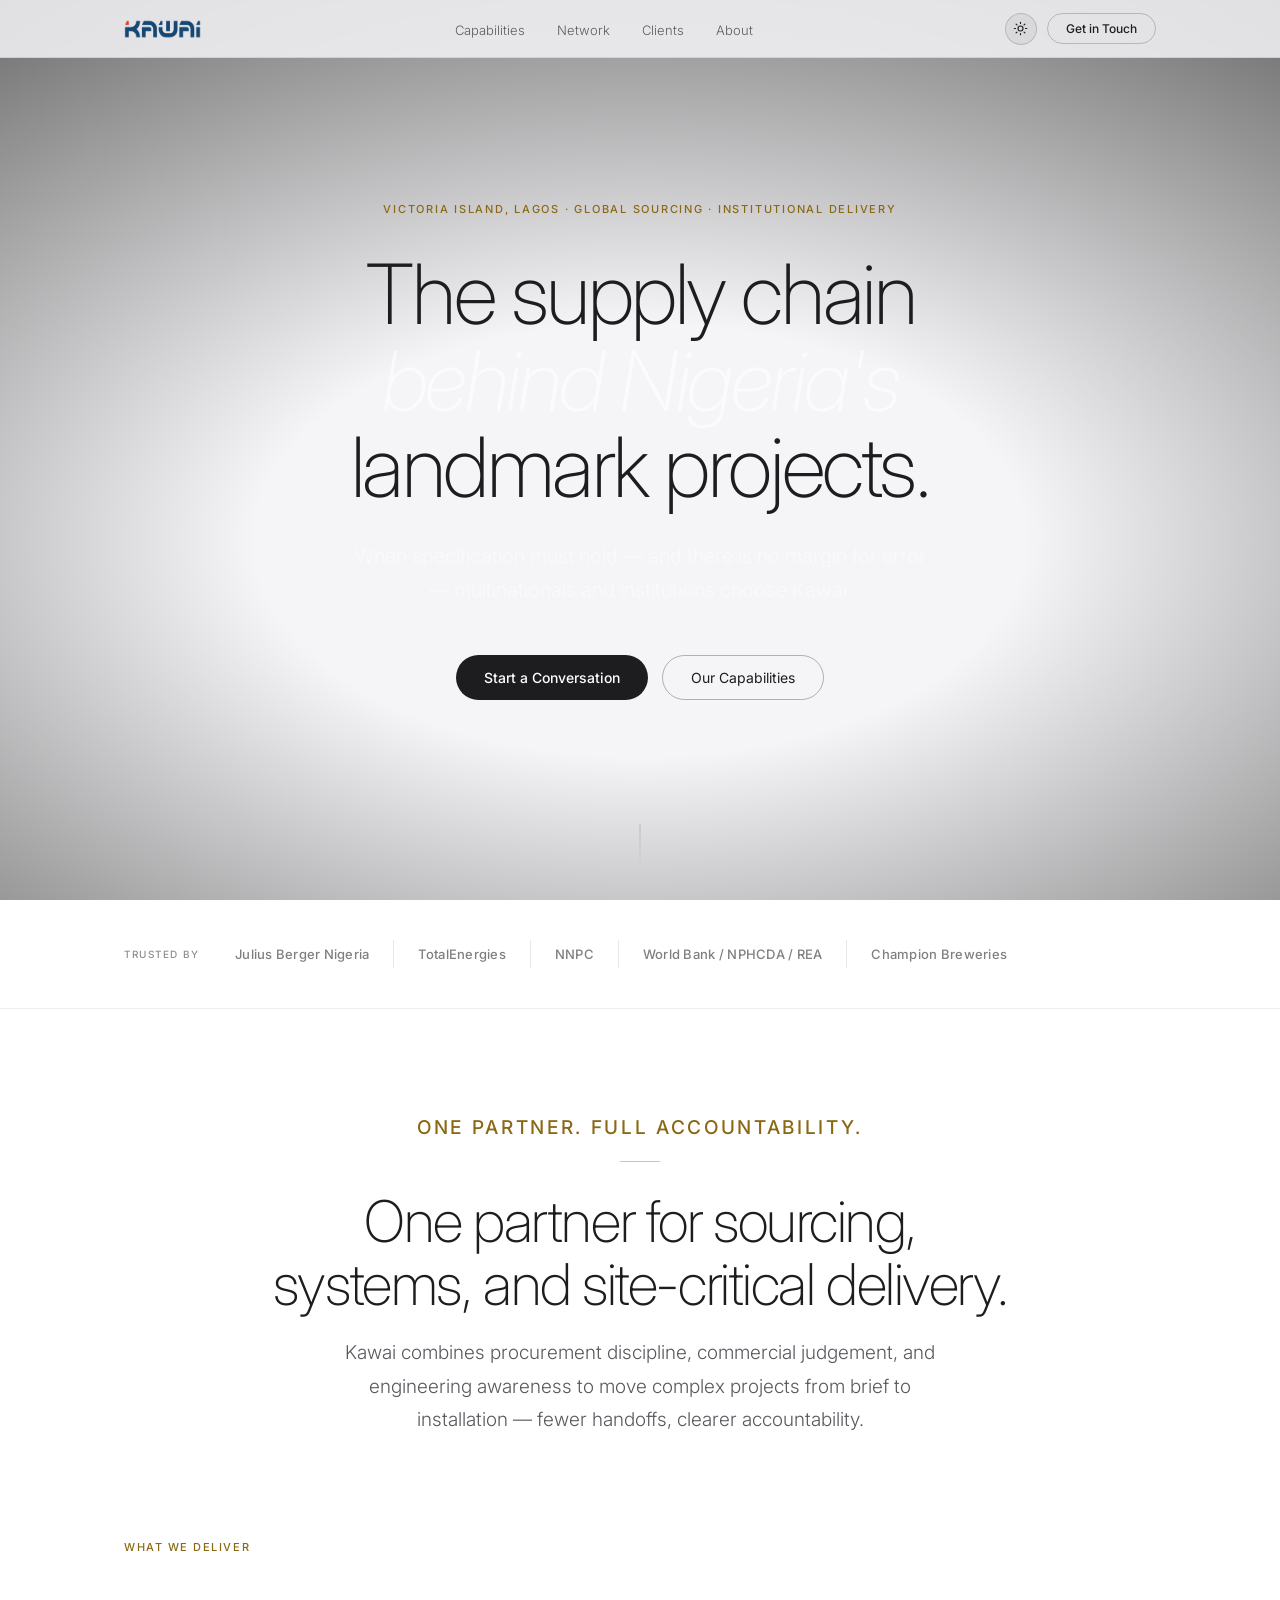
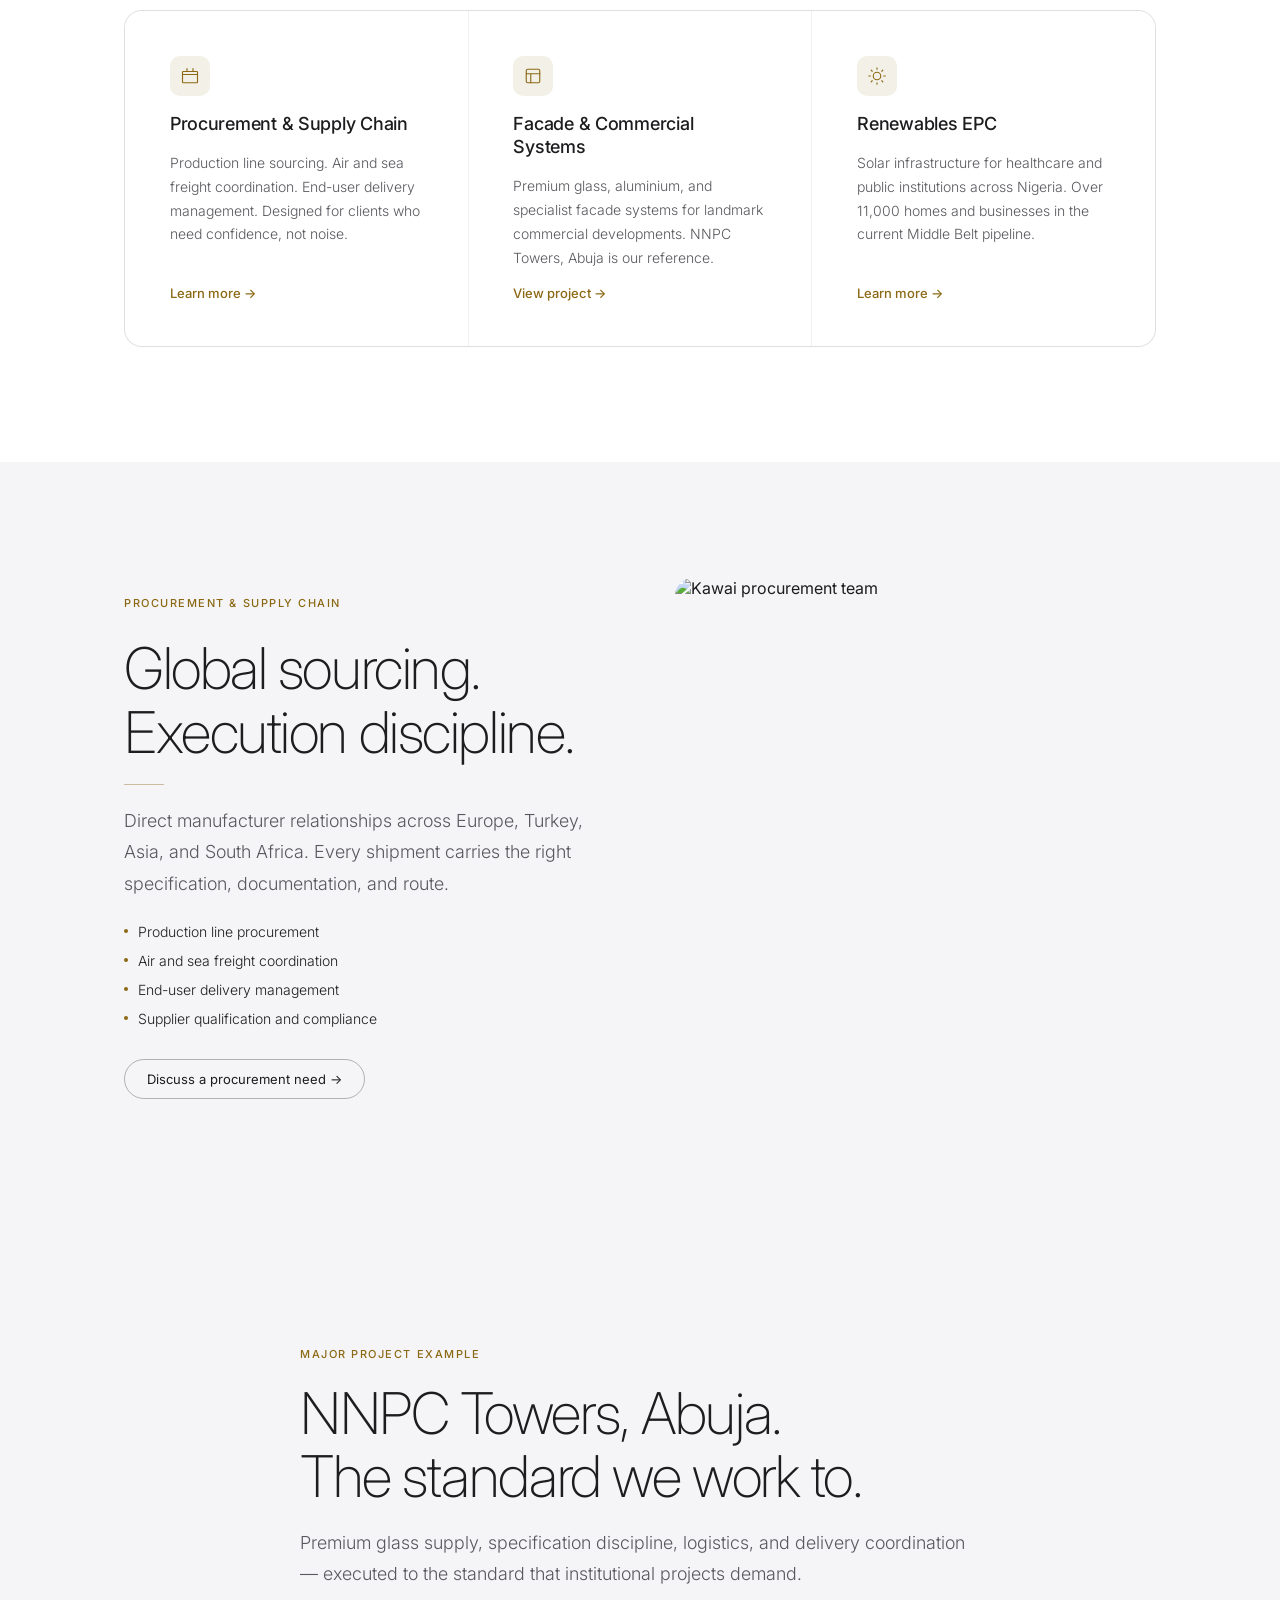
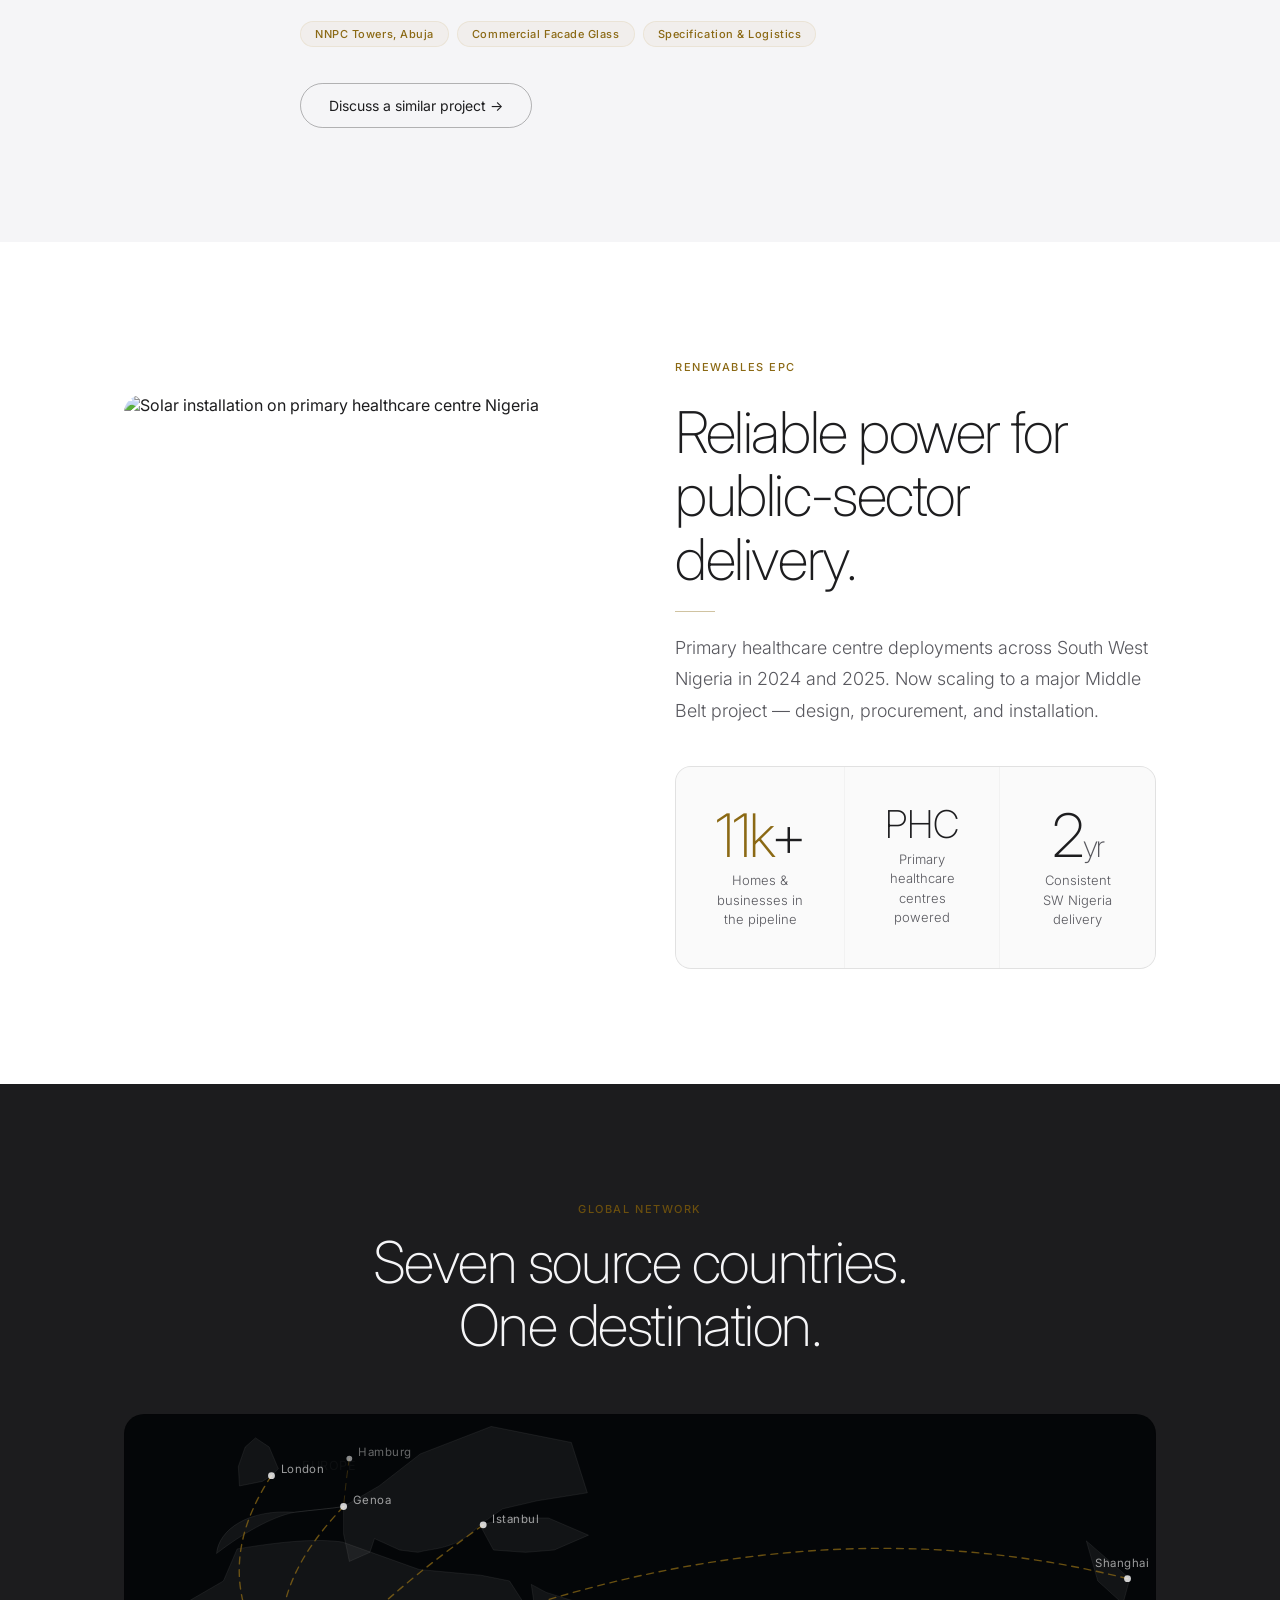
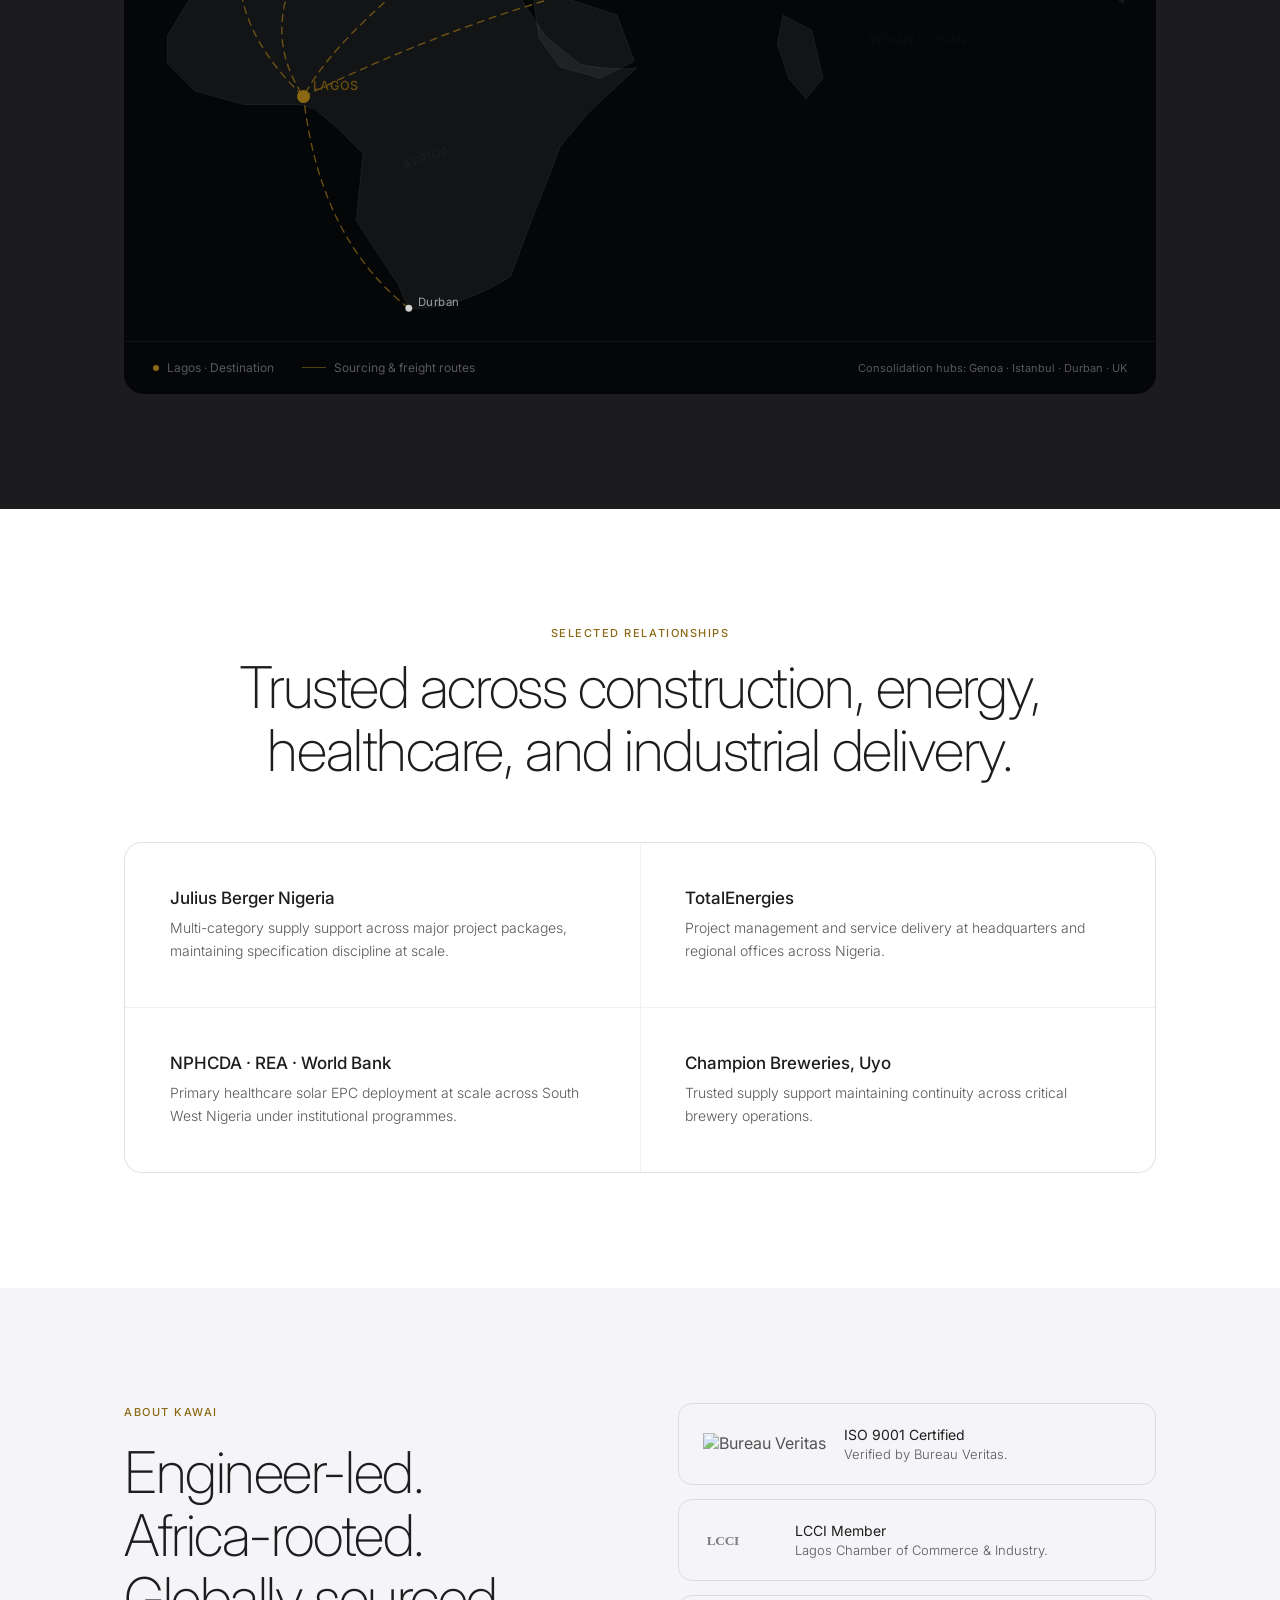
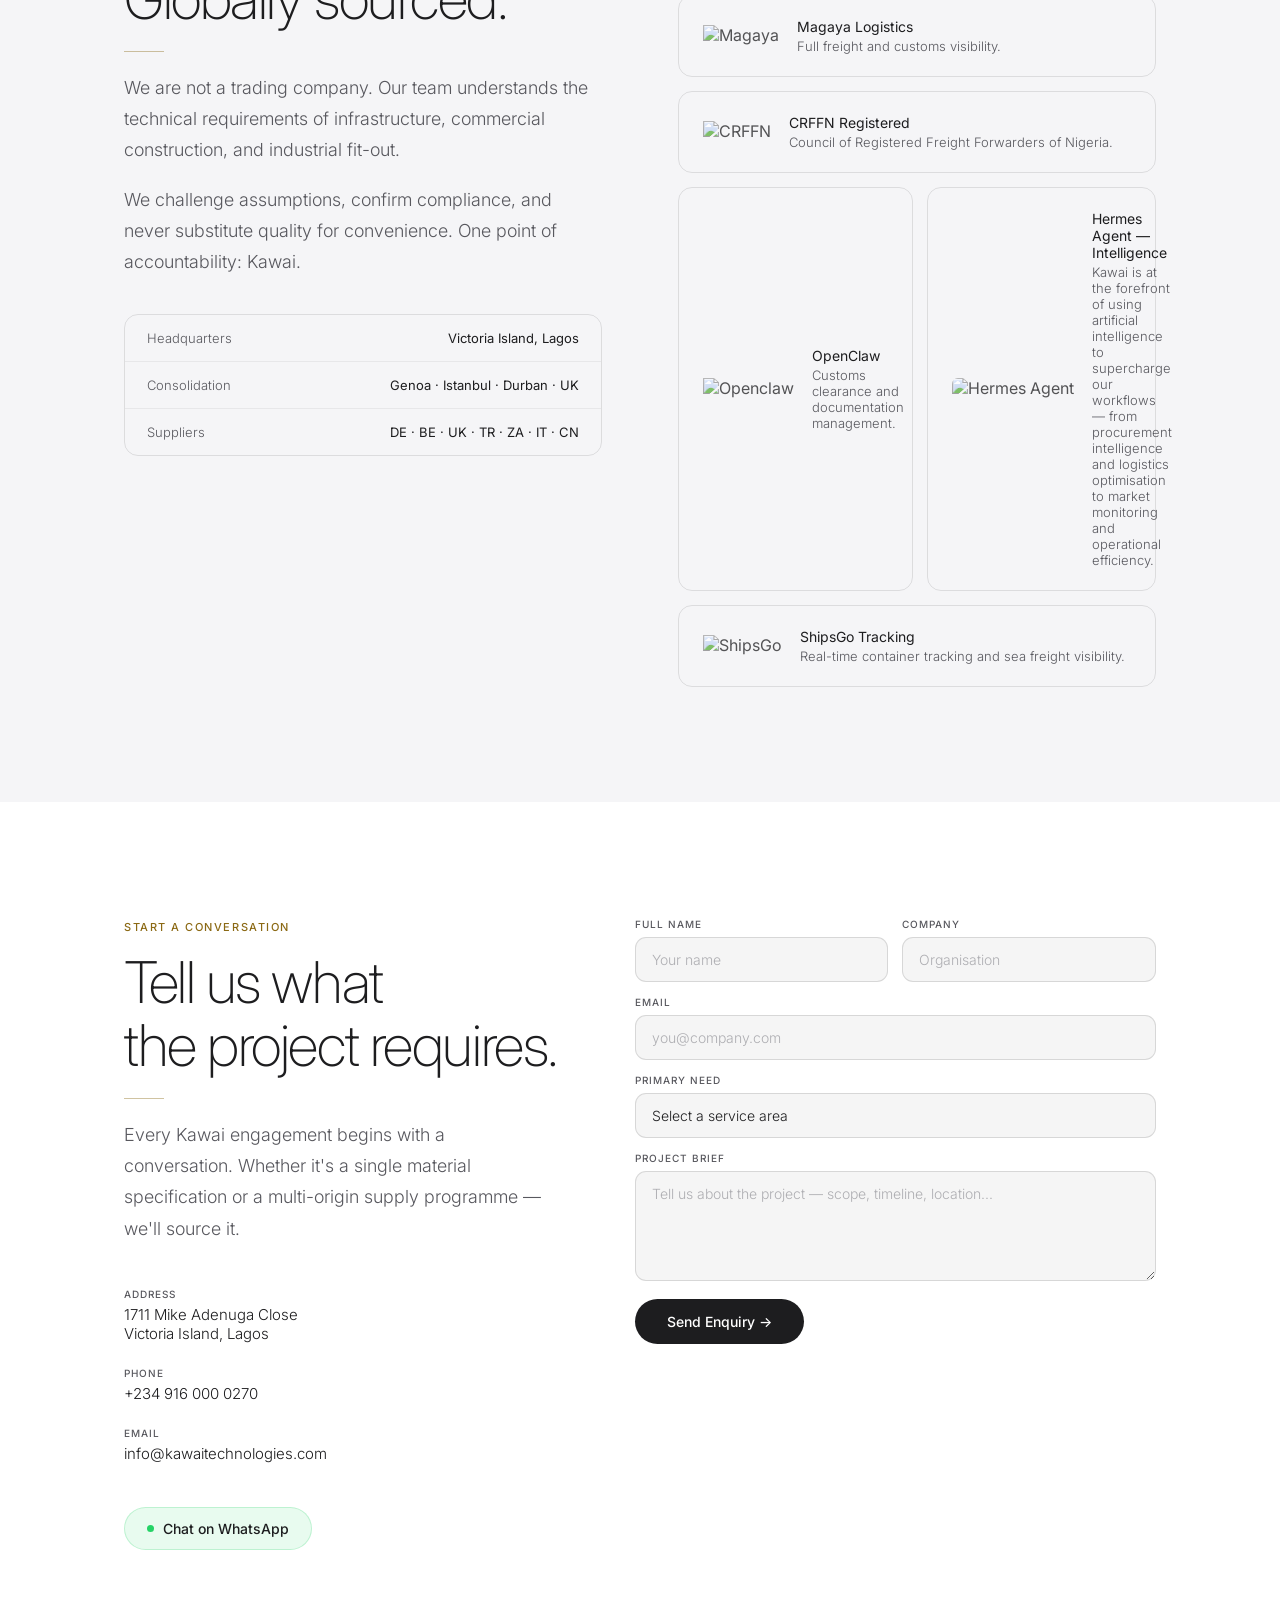
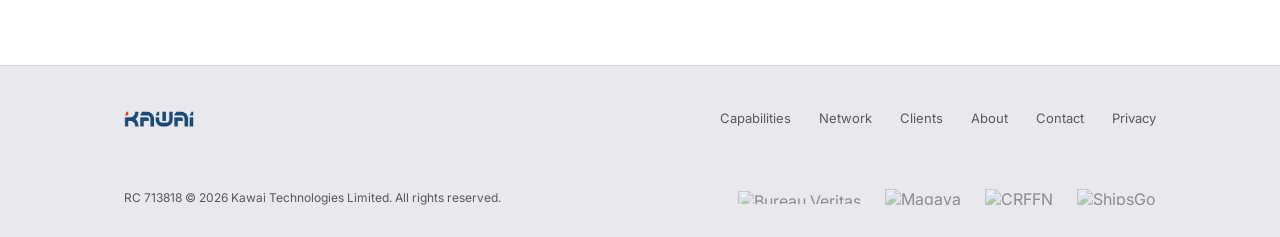
==== commit 25b370fc: "Add files via upload" ====
--- a/index.html
+++ b/index.html
@@ -1,301 +1,1157 @@
 <!DOCTYPE html>
 <html lang="en">
 <head>
-  <meta charset="UTF-8">
-  <meta name="viewport" content="width=device-width, initial-scale=1.0">
-  <title>Kawai Technologies | Ideas. Knowledge. Expertise.</title>
-  <meta
-    name="description"
-    content="Kawai Technologies delivers procurement, facade systems, renewables EPC, and project execution support for blue-chip and institutional clients in Nigeria."
-  >
-  <link rel="icon" type="image/png" href="images/favicon-kawai.png">
-  <link rel="preconnect" href="https://fonts.googleapis.com">
-  <link rel="preconnect" href="https://fonts.gstatic.com" crossorigin>
-  <link
-    href="https://fonts.googleapis.com/css2?family=Manrope:wght@400;500;600;700;800&display=swap"
-    rel="stylesheet"
-  >
-  <link rel="stylesheet" href="style-20260320.css">
+  <meta charset="UTF-8" />
+  <meta name="viewport" content="width=device-width, initial-scale=1.0" />
+  <title>Kawai Technologies | Procurement & Project Delivery</title>
+  <meta name="description" content="Kawai Technologies delivers procurement, facade systems, renewables EPC, and project execution support for blue-chip and institutional clients in Nigeria." />
+  <link rel="preconnect" href="https://fonts.googleapis.com" />
+  <link rel="preconnect" href="https://fonts.gstatic.com" crossorigin />
+  <link href="https://fonts.googleapis.com/css2?family=Inter:ital,wght@0,200;0,300;0,400;0,500;0,600;1,300&display=swap" rel="stylesheet" />
+  <link rel="icon" type="image/png" href="[data-uri]" />
+
+  <style>
+    /* ── Reset ── */
+    *, *::before, *::after { box-sizing: border-box; margin: 0; padding: 0; }
+    html { scroll-behavior: smooth; }
+    img { display: block; max-width: 100%; }
+    a { color: inherit; text-decoration: none; }
+
+    /* ── Tokens ── */
+    :root {
+      --black:     #000000;
+      --ink:       #080808;
+      --slate:     #141414;
+      --charcoal:  #222222;
+      --mid:       #444444;
+      --quiet:     #6e6e73;
+      --muted:     #aeaeb2;
+      --pale:      #d1d1d6;
+      --offwhite:  #f5f5f7;
+      --white:     #ffffff;
+      --gold:      #c8a96e;
+      --gold-lt:   #e6c98a;
+      --pad:       clamp(72px, 9vw, 128px);
+    }
+
+    /* ── Light mode overrides ── */
+    [data-theme="light"] {
+      --black:     #f5f5f7;
+      --ink:       #ffffff;
+      --slate:     #f0f0f2;
+      --charcoal:  #e0e0e5;
+      --mid:       #b0b0b8;
+      --quiet:     #58585e;
+      --muted:     #3a3a3c;
+      --pale:      #1d1d1f;
+      --offwhite:  #1a1a1a;
+      --white:     #1d1d1f;
+      --gold:      #8b6914;
+      --gold-lt:   #6b4f0e;
+    }
+
+    /* nav light */
+    [data-theme="light"] nav {
+      background: rgba(245,245,247,0.85) !important;
+      border-bottom-color: rgba(0,0,0,.09);
+    }
+    [data-theme="light"] nav ul li a { color: rgba(0,0,0,.6); }
+    [data-theme="light"] nav ul li a:hover { color: #000; }
+    [data-theme="light"] .nav-cta { color: #1d1d1f; border-color: rgba(0,0,0,.2); }
+    [data-theme="light"] .nav-cta:hover { background: rgba(0,0,0,.06); }
+
+    /* theme toggle light */
+    [data-theme="light"] .theme-btn {
+      border-color: rgba(0,0,0,.15);
+      background: rgba(0,0,0,.05);
+      color: #1d1d1f;
+    }
+    [data-theme="light"] .theme-btn:hover { background: rgba(0,0,0,.1); }
+
+    /* hero stays dark — photo overlay handles it */
+
+    /* trust bar */
+    [data-theme="light"] #trust { background: var(--ink); border-bottom-color: rgba(0,0,0,.07); }
+    [data-theme="light"] .trust-label { color: #8e8e93; }
+    [data-theme="light"] .trust-item { color: rgba(0,0,0,.5); border-right-color: rgba(0,0,0,.09); }
+    [data-theme="light"] .trust-item:hover { color: rgba(0,0,0,.85); }
+
+    /* buttons */
+    [data-theme="light"] .btn-w { color: #ffffff; background: #1d1d1f; }
+    [data-theme="light"] .btn-w:hover { background: #2d2d2f; }
+    [data-theme="light"] .btn-o { color: #1d1d1f; border-color: rgba(0,0,0,.28); }
+    [data-theme="light"] .btn-o:hover { background: rgba(0,0,0,.06); border-color: rgba(0,0,0,.5); }
+
+    /* capability cards */
+    [data-theme="light"] .cap-grid  { background: rgba(0,0,0,.06); border-color: rgba(0,0,0,.07); }
+    [data-theme="light"] .cap-card  { background: var(--ink); }
+    [data-theme="light"] .cap-card:hover { background: #f8f8fa; }
+    [data-theme="light"] .cap-icon  { background: rgba(139,105,20,.1); }
+
+    /* section borders / cards */
+    [data-theme="light"] .stat-strip { background: rgba(0,0,0,.05); border-color: rgba(0,0,0,.07); }
+    [data-theme="light"] .stat-cell  { background: #fafafa; }
+    [data-theme="light"] .rel-grid   { background: rgba(0,0,0,.05); border-color: rgba(0,0,0,.07); }
+    [data-theme="light"] .rel-card   { background: var(--ink); }
+    [data-theme="light"] .rel-card:hover { background: #f8f8fa; }
+    [data-theme="light"] .map-wrap   { background: #040608; border-color: rgba(0,0,0,.12); } /* map stays dark */
+    [data-theme="light"] #supply-chain { background: #1c1c1e; }
+    [data-theme="light"] .map-header h2 { color: #f5f5f7; }
+    [data-theme="light"] .map-header .eyebrow { color: var(--gold-lt); }
+
+    /* geo table */
+    [data-theme="light"] .geo-table { border-color: rgba(0,0,0,.1); }
+    [data-theme="light"] .geo-row   { border-bottom-color: rgba(0,0,0,.06); }
+
+    /* cred cards */
+    [data-theme="light"] .cred-card { border-color: rgba(0,0,0,.1); }
+    [data-theme="light"] .cred-card:hover { border-color: rgba(139,105,20,.35); }
+    [data-theme="light"] .cred-logo { filter: none; opacity: .75; }
+
+    /* form */
+    [data-theme="light"] .fg input,
+    [data-theme="light"] .fg select,
+    [data-theme="light"] .fg textarea {
+      background: rgba(0,0,0,.04);
+      border-color: rgba(0,0,0,.12);
+      color: #1d1d1f;
+    }
+    [data-theme="light"] .fg input::placeholder,
+    [data-theme="light"] .fg textarea::placeholder { color: #aeaeb2; }
+    [data-theme="light"] .fg input:focus,
+    [data-theme="light"] .fg select:focus,
+    [data-theme="light"] .fg textarea:focus { border-color: rgba(139,105,20,.5); background: rgba(0,0,0,.02); }
+    [data-theme="light"] .form-btn { color: #ffffff; background: #1d1d1f; }
+    [data-theme="light"] .form-btn:hover { background: #2d2d2f; }
+
+    /* footer */
+    [data-theme="light"] footer { background: #e8e8ed; border-top-color: rgba(0,0,0,.08); }
+    [data-theme="light"] .foot-logo { filter: none; opacity: .9; }
+    [data-theme="light"] nav .logo { filter: none; opacity: .92; }
+    [data-theme="light"] .partner-row img { filter: none; opacity: .45; }
+
+    /* divider */
+    [data-theme="light"] .divider { background: rgba(139,105,20,.4); }
+
+    /* scroll cue */
+    [data-theme="light"] .scroll-line { background: linear-gradient(to bottom, rgba(0,0,0,.5), transparent); }
+
+    body {
+      font-family: 'Inter', -apple-system, BlinkMacSystemFont, 'Helvetica Neue', sans-serif;
+      background: var(--black);
+      color: var(--white);
+      -webkit-font-smoothing: antialiased;
+      overflow-x: hidden;
+      transition: background .35s, color .35s;
+    }
+
+    /* ── Type scale ── */
+    .eyebrow {
+      font-size: 11px;
+      font-weight: 500;
+      letter-spacing: 0.14em;
+      text-transform: uppercase;
+      color: var(--gold);
+    }
+    h1 { font-size: clamp(44px, 6.5vw, 90px); font-weight: 200; letter-spacing: -0.03em; line-height: 1.04; }
+    h2 { font-size: clamp(32px, 4.5vw, 60px); font-weight: 200; letter-spacing: -0.025em; line-height: 1.1; }
+    h3 { font-size: clamp(20px, 2.5vw, 28px); font-weight: 400; letter-spacing: -0.015em; line-height: 1.3; }
+    p  { font-size: clamp(15px, 1.4vw, 18px); font-weight: 300; line-height: 1.75; color: var(--quiet); }
+
+    /* ── Layout ── */
+    .wrap   { max-width: 1160px; margin: 0 auto; padding: 0 clamp(20px, 5vw, 72px); }
+    .section { padding: var(--pad) 0; }
+    .divider { width: 40px; height: 1px; background: rgba(200,169,110,0.35); margin: 20px 0; }
+
+    /* ── Reveal ── */
+    .r { opacity: 0; transform: translateY(28px); transition: opacity .9s cubic-bezier(.16,1,.3,1), transform .9s cubic-bezier(.16,1,.3,1); }
+    .r.on { opacity: 1; transform: none; }
+    .r1 { transition-delay: .08s; } .r2 { transition-delay: .18s; }
+    .r3 { transition-delay: .3s; }  .r4 { transition-delay: .46s; }
+
+    /* ══════════════════ NAV ══════════════════ */
+    nav {
+      position: fixed; top: 0; left: 0; right: 0; z-index: 1000;
+      height: 58px;
+      display: flex; align-items: center;
+      backdrop-filter: saturate(180%) blur(24px);
+      -webkit-backdrop-filter: saturate(180%) blur(24px);
+      background: rgba(0,0,0,0.7);
+      border-bottom: 1px solid rgba(255,255,255,0.05);
+      transition: background .3s;
+    }
+    nav .ni { max-width: 1160px; margin: 0 auto; padding: 0 clamp(20px,5vw,72px); width: 100%; display: flex; align-items: center; justify-content: space-between; }
+    nav .logo { height: 20px; opacity: .88; filter: brightness(0) invert(1); }
+    nav ul { list-style: none; display: flex; gap: 32px; }
+    nav ul li a { font-size: 13px; font-weight: 300; color: rgba(255,255,255,.65); transition: color .2s; }
+    nav ul li a:hover { color: var(--white); }
+    .nav-cta {
+      font-size: 12px; font-weight: 500;
+      color: var(--white);
+      border: 1px solid rgba(255,255,255,.18);
+      border-radius: 100px;
+      padding: 7px 18px;
+      transition: background .2s, border-color .2s;
+    }
+    .nav-cta:hover { background: rgba(255,255,255,.1); }
+
+    /* theme toggle */
+    .theme-btn {
+      width: 32px; height: 32px; border-radius: 50%;
+      border: 1px solid rgba(255,255,255,.16);
+      background: rgba(255,255,255,.07);
+      color: rgba(255,255,255,.75);
+      cursor: pointer; display: flex; align-items: center; justify-content: center;
+      transition: background .2s, border-color .2s, color .2s;
+      flex-shrink: 0;
+    }
+    .theme-btn:hover { background: rgba(255,255,255,.14); color: #fff; }
+    .theme-btn svg { width: 15px; height: 15px; stroke: currentColor; fill: none; stroke-width: 1.8; stroke-linecap: round; stroke-linejoin: round; pointer-events: none; }
+    .icon-sun  { display: none; }
+    .icon-moon { display: block; }
+    [data-theme="light"] .icon-sun  { display: block; }
+    [data-theme="light"] .icon-moon { display: none; }
+
+    /* ══════════════════ HERO ══════════════════ */
+    #hero {
+      position: relative;
+      height: 100vh; min-height: 720px;
+      display: flex; align-items: center; justify-content: center;
+      overflow: hidden; text-align: center;
+    }
+    .hero-bg {
+      position: absolute; inset: 0;
+      background: url('https://kawaitechnologies.com/images/hero-lagos-construction.png') center 30% / cover no-repeat;
+      filter: brightness(.32) saturate(.9);
+      transform: scale(1.05);
+    }
+    .hero-vignette {
+      position: absolute; inset: 0;
+      background: radial-gradient(ellipse 100% 80% at 50% 60%, transparent 30%, rgba(0,0,0,.65) 100%);
+    }
+    .hero-content { position: relative; z-index: 2; max-width: 860px; padding: 0 24px; }
+
+    .hero-kicker {
+      font-size: 11px; font-weight: 500; letter-spacing: .16em;
+      text-transform: uppercase; color: var(--gold);
+      margin-bottom: 32px;
+    }
+    h1.hero-h { color: var(--white); margin-bottom: 28px; }
+    h1.hero-h em { font-style: italic; font-weight: 200; color: rgba(255,255,255,.55); }
+
+    .hero-sub {
+      font-size: clamp(16px, 1.6vw, 20px); font-weight: 300;
+      color: rgba(255,255,255,.5);
+      line-height: 1.7; max-width: 580px; margin: 0 auto 48px;
+    }
+
+    .hero-btns { display: flex; gap: 14px; justify-content: center; flex-wrap: wrap; }
+    .btn-w {
+      display: inline-flex; align-items: center; gap: 8px;
+      font-size: 14px; font-weight: 500;
+      color: var(--black); background: var(--white);
+      border-radius: 100px; padding: 13px 28px;
+      transition: background .2s, transform .15s;
+    }
+    .btn-w:hover { background: var(--offwhite); transform: scale(1.02); }
+    .btn-o {
+      display: inline-flex; align-items: center; gap: 8px;
+      font-size: 14px; font-weight: 400;
+      color: var(--white);
+      border: 1px solid rgba(255,255,255,.22);
+      border-radius: 100px; padding: 13px 28px;
+      transition: border-color .2s, background .2s, transform .15s;
+    }
+    .btn-o:hover { border-color: rgba(255,255,255,.5); background: rgba(255,255,255,.06); transform: scale(1.02); }
+
+    /* scroll cue */
+    .scroll-cue {
+      position: absolute; bottom: 32px; left: 50%; transform: translateX(-50%);
+      z-index: 2; display: flex; flex-direction: column; align-items: center; gap: 6px; opacity: .35;
+    }
+    .scroll-line { width: 1px; height: 44px; background: linear-gradient(to bottom, var(--white), transparent); animation: sp 2.2s ease-in-out infinite; }
+    @keyframes sp { 0%,100% { opacity:.4; transform:scaleY(1); } 50% { opacity:1; transform:scaleY(1.12); } }
+
+    /* ══════════════════ TRUST BAR ══════════════════ */
+    #trust {
+      background: var(--ink);
+      border-bottom: 1px solid rgba(255,255,255,.06);
+      padding: 40px 0;
+    }
+    .trust-inner {
+      display: flex; align-items: center; flex-wrap: wrap;
+      gap: 0;
+    }
+    .trust-label {
+      font-size: 10px; font-weight: 500; letter-spacing: .12em;
+      text-transform: uppercase; color: var(--quiet);
+      margin-right: 36px; white-space: nowrap; flex-shrink: 0;
+    }
+    .trust-clients {
+      display: flex; align-items: center; flex-wrap: wrap; gap: 0;
+      flex: 1;
+    }
+    .trust-item {
+      font-size: 13px; font-weight: 500;
+      color: rgba(255,255,255,.55);
+      letter-spacing: .02em;
+      padding: 6px 24px;
+      border-right: 1px solid rgba(255,255,255,.08);
+      white-space: nowrap;
+      transition: color .2s;
+    }
+    .trust-item:first-child { padding-left: 0; }
+    .trust-item:last-child { border-right: none; }
+    .trust-item:hover { color: rgba(255,255,255,.9); }
+
+    /* ══════════════════ POSITION STATEMENT ══════════════════ */
+    #position {
+      background: var(--ink);
+      padding: clamp(64px,8vw,112px) 0;
+    }
+    .position-inner { text-align: center; max-width: 760px; margin: 0 auto; }
+    .position-inner h2 { color: var(--white); margin-bottom: 20px; }
+    .position-inner p { font-size: clamp(16px,1.5vw,19px); max-width: 620px; margin: 0 auto; }
+
+    /* ══════════════════ CAPABILITIES ══════════════════ */
+    #capabilities { background: var(--ink); padding-bottom: var(--pad); }
+    .cap-grid {
+      display: grid; grid-template-columns: repeat(3,1fr);
+      border: 1px solid rgba(255,255,255,.07);
+      border-radius: 18px; overflow: hidden;
+      background: rgba(255,255,255,.05);
+      gap: 1px; margin-top: 52px;
+    }
+    .cap-card {
+      background: var(--ink); padding: clamp(32px,3.5vw,52px);
+      display: flex; flex-direction: column; gap: 16px;
+      transition: background .3s;
+    }
+    .cap-card:hover { background: #0f0f0f; }
+    .cap-icon {
+      width: 40px; height: 40px; border-radius: 10px;
+      background: rgba(200,169,110,.1);
+      display: flex; align-items: center; justify-content: center;
+    }
+    .cap-icon svg { width: 18px; height: 18px; stroke: var(--gold); fill: none; stroke-width: 1.5; stroke-linecap: round; stroke-linejoin: round; }
+    .cap-card h3 { font-size: 18px; font-weight: 500; color: var(--white); }
+    .cap-card p  { font-size: 14px; color: var(--quiet); line-height: 1.7; }
+    .cap-link { margin-top: auto; font-size: 13px; font-weight: 500; color: var(--gold); display: inline-flex; align-items: center; gap: 5px; transition: gap .2s; }
+    .cap-link:hover { gap: 9px; }
+
+    /* ══════════════════ TWO-COL ══════════════════ */
+    .section-dark  { background: var(--black); }
+    .section-slate { background: var(--ink); }
+
+    .two-col {
+      display: grid; grid-template-columns: 1fr 1fr;
+      gap: clamp(40px,5.5vw,90px); align-items: center;
+    }
+    .two-col.flip { direction: rtl; }
+    .two-col.flip > * { direction: ltr; }
+
+    .section-tag { margin-bottom: 16px; }
+    .text-block h2 { color: var(--white); margin-bottom: 18px; }
+    .text-block p  { margin-bottom: 24px; }
+
+    .feats { list-style: none; display: flex; flex-direction: column; gap: 12px; margin-bottom: 32px; }
+    .feats li { display: flex; align-items: center; gap: 10px; font-size: 14px; color: var(--pale); font-weight: 300; }
+    .feats li::before { content: ''; width: 4px; height: 4px; border-radius: 50%; background: var(--gold); flex-shrink: 0; }
+
+    .img-frame { border-radius: 18px; overflow: hidden; }
+    .img-frame img { width: 100%; height: clamp(300px,42vw,540px); object-fit: cover; transition: transform .7s cubic-bezier(.16,1,.3,1); }
+    .img-frame:hover img { transform: scale(1.03); }
+
+    /* ══════════════════ NNPC CINEMATIC ══════════════════ */
+    #nnpc {
+      position: relative; min-height: 68vh;
+      display: flex; align-items: center; overflow: hidden;
+    }
+    .nnpc-bg { position: absolute; inset: 0; background: url('https://kawaitechnologies.com/images/nnpc-towers-modern.jpg') center / cover no-repeat; filter: brightness(.22) saturate(.8); }
+    .nnpc-content { position: relative; z-index: 2; max-width: 680px; }
+    #nnpc h2 { color: var(--white); margin-bottom: 18px; }
+    #nnpc p  { margin-bottom: 32px; }
+    .tag-row { display: flex; flex-wrap: wrap; gap: 8px; margin-bottom: 36px; }
+    .tag { font-size: 11px; font-weight: 500; letter-spacing: .05em; color: var(--gold); background: rgba(200,169,110,.08); border: 1px solid rgba(200,169,110,.18); border-radius: 100px; padding: 5px 14px; }
+
+    /* ══════════════════ RENEWABLES STATS ══════════════════ */
+    .stat-strip { display: grid; grid-template-columns: repeat(3,1fr); gap: 1px; background: rgba(255,255,255,.06); border: 1px solid rgba(255,255,255,.06); border-radius: 16px; overflow: hidden; margin-top: 40px; }
+    .stat-cell { background: #0d0d0d; padding: clamp(24px,3vw,40px); text-align: center; }
+    .stat-n { font-size: clamp(36px,5vw,60px); font-weight: 200; letter-spacing: -.03em; color: var(--white); line-height: 1; margin-bottom: 6px; }
+    .stat-n span { color: var(--gold); }
+    .stat-l { font-size: 13px; color: var(--quiet); font-weight: 300; line-height: 1.5; max-width: 160px; margin: 0 auto; }
+
+    /* ══════════════════ SUPPLY CHAIN MAP ══════════════════ */
+    #supply-chain {
+      background: var(--black);
+      padding: var(--pad) 0;
+      overflow: hidden;
+    }
+    .map-header { text-align: center; margin-bottom: 56px; }
+    .map-header h2 { color: var(--white); margin-top: 12px; }
+
+    .map-wrap {
+      position: relative;
+      border: 1px solid rgba(255,255,255,.07);
+      border-radius: 20px;
+      overflow: hidden;
+      background: #040608;
+    }
+
+    #chain-map {
+      display: block;
+      width: 100%;
+      height: auto;
+    }
+
+    /* SVG map styles */
+    .land {
+      fill: rgba(255,255,255,.055);
+      stroke: rgba(255,255,255,.1);
+      stroke-width: .6;
+    }
+
+    .route {
+      fill: none;
+      stroke: var(--gold);
+      stroke-width: 1.2;
+      stroke-dasharray: 6 5;
+      stroke-linecap: round;
+      opacity: .75;
+    }
+    .route-1 { animation: flow 3.5s linear infinite; }
+    .route-2 { animation: flow 4s   linear infinite .4s; }
+    .route-3 { animation: flow 4.5s linear infinite .8s; }
+    .route-4 { animation: flow 3.8s linear infinite 1.2s; }
+    .route-5 { animation: flow 5s   linear infinite .2s; }
+    .route-6 { animation: flow 3.2s linear infinite .6s; }
+
+    @keyframes flow {
+      from { stroke-dashoffset: 0; }
+      to   { stroke-dashoffset: -220; }
+    }
+
+    /* city dots */
+    .city-dot { fill: rgba(255,255,255,.8); }
+    .city-dot-lg { fill: var(--gold); }
+
+    @keyframes pulse {
+      0%,100% { r: 4; opacity: 1; }
+      50%      { r: 6.5; opacity: .5; }
+    }
+    .pulse-ring {
+      fill: none;
+      stroke: var(--gold);
+      stroke-width: 1;
+      transform-origin: center;
+      animation: pulseRing 2.4s ease-out infinite;
+    }
+    @keyframes pulseRing {
+      0%   { r: 6; opacity: .8; }
+      100% { r: 22; opacity: 0; }
+    }
+
+    .city-label {
+      font-family: 'Inter', sans-serif;
+      font-size: 10px;
+      font-weight: 400;
+      fill: rgba(255,255,255,.6);
+      letter-spacing: .04em;
+    }
+    .city-label-lg {
+      font-family: 'Inter', sans-serif;
+      font-size: 11px;
+      font-weight: 500;
+      fill: var(--gold-lt);
+      letter-spacing: .05em;
+    }
+    .map-caption {
+      font-size: 11px;
+      fill: rgba(255,255,255,.2);
+      font-family: 'Inter', sans-serif;
+      letter-spacing: .04em;
+    }
+
+    .map-legend {
+      display: flex;
+      align-items: center;
+      gap: 28px;
+      padding: 18px 28px;
+      border-top: 1px solid rgba(255,255,255,.05);
+      flex-wrap: wrap;
+    }
+    .legend-item { display: flex; align-items: center; gap: 8px; font-size: 12px; color: var(--quiet); }
+    .legend-dot { width: 6px; height: 6px; border-radius: 50%; background: var(--gold); }
+    .legend-line { width: 24px; height: 1px; background: var(--gold); opacity: .6; }
+
+    /* ══════════════════ RELATIONSHIPS ══════════════════ */
+    #relationships { background: var(--ink); padding: var(--pad) 0; }
+    .rel-head { text-align: center; margin-bottom: 60px; }
+    .rel-head h2 { color: var(--white); margin-top: 12px; }
+    .rel-grid { display: grid; grid-template-columns: repeat(2,1fr); gap: 1px; background: rgba(255,255,255,.06); border: 1px solid rgba(255,255,255,.06); border-radius: 18px; overflow: hidden; }
+    .rel-card { background: var(--ink); padding: clamp(28px,3.5vw,48px); transition: background .3s; }
+    .rel-card:hover { background: #0f0f0f; }
+    .rel-client { font-size: 17px; font-weight: 500; color: var(--white); margin-bottom: 8px; }
+    .rel-desc { font-size: 14px; color: var(--quiet); font-weight: 300; line-height: 1.65; }
+
+    /* ══════════════════ ABOUT ══════════════════ */
+    #about { background: var(--black); padding: var(--pad) 0; }
+    .about-grid { display: grid; grid-template-columns: 1fr 1fr; gap: clamp(40px,6vw,90px); align-items: start; }
+    .about-text h2 { color: var(--white); margin-bottom: 20px; }
+    .about-text p  { margin-bottom: 18px; }
+
+    .geo-table { margin-top: 36px; border: 1px solid rgba(255,255,255,.07); border-radius: 14px; overflow: hidden; }
+    .geo-row { display: flex; justify-content: space-between; align-items: center; padding: 15px 22px; border-bottom: 1px solid rgba(255,255,255,.05); font-size: 13px; }
+    .geo-row:last-child { border-bottom: none; }
+    .geo-role  { color: var(--quiet); font-weight: 300; }
+    .geo-place { color: var(--pale);  font-weight: 400; }
+
+    .cred-stack { display: flex; flex-direction: column; gap: 14px; }
+    .cred-row { display: grid; grid-template-columns: 1fr 1fr; gap: 14px; }
+    .cred-row .cred-card { margin: 0; }
+    .cred-card {
+      display: flex; align-items: center; gap: 18px;
+      padding: 22px 24px;
+      border: 1px solid rgba(255,255,255,.07);
+      border-radius: 14px;
+      transition: border-color .2s;
+    }
+    .cred-card:hover { border-color: rgba(200,169,110,.25); }
+    .cred-logo { height: 22px; width: auto; filter: brightness(0) invert(1); opacity: .5; object-fit: contain; flex-shrink: 0; }
+    .cred-t  { font-size: 14px; font-weight: 400; color: var(--pale); margin-bottom: 3px; }
+    .cred-st { font-size: 13px; font-weight: 300; color: var(--quiet); }
+
+    /* ══════════════════ CONTACT ══════════════════ */
+    #contact { background: var(--ink); padding: var(--pad) 0; }
+    .contact-grid { display: grid; grid-template-columns: 1fr 1.2fr; gap: clamp(40px,6vw,90px); align-items: start; }
+    .contact-info h2 { color: var(--white); margin-bottom: 14px; }
+    .contact-info > p { margin-bottom: 44px; }
+    .cd { margin-bottom: 24px; }
+    .cd-label { font-size: 10px; font-weight: 500; letter-spacing: .1em; text-transform: uppercase; color: var(--quiet); margin-bottom: 5px; }
+    .cd-value { font-size: 15px; color: var(--pale); font-weight: 300; }
+    .cd-value a { color: var(--pale); transition: color .2s; }
+    .cd-value a:hover { color: var(--white); }
+    .wa-btn {
+      display: inline-flex; align-items: center; gap: 9px;
+      font-size: 14px; font-weight: 500; color: var(--white);
+      background: rgba(37,211,102,.1); border: 1px solid rgba(37,211,102,.22);
+      border-radius: 100px; padding: 12px 22px; margin-top: 20px;
+      transition: background .2s;
+    }
+    .wa-btn:hover { background: rgba(37,211,102,.18); }
+    .wa-dot { width: 7px; height: 7px; border-radius: 50%; background: #25D366; }
+
+    /* form */
+    .form { display: flex; flex-direction: column; gap: 14px; }
+    .form-row { display: grid; grid-template-columns: 1fr 1fr; gap: 14px; }
+    .fg { display: flex; flex-direction: column; gap: 7px; }
+    .fg label { font-size: 10px; font-weight: 500; letter-spacing: .1em; text-transform: uppercase; color: var(--quiet); }
+    .fg input, .fg select, .fg textarea {
+      background: rgba(255,255,255,.04); border: 1px solid rgba(255,255,255,.09);
+      border-radius: 11px; padding: 13px 16px;
+      font-family: inherit; font-size: 14px; font-weight: 300; color: var(--white);
+      outline: none; transition: border-color .2s, background .2s;
+      appearance: none; -webkit-appearance: none;
+    }
+    .fg input::placeholder, .fg textarea::placeholder { color: var(--mid); }
+    .fg input:focus, .fg select:focus, .fg textarea:focus { border-color: rgba(200,169,110,.45); background: rgba(255,255,255,.06); }
+    .fg textarea { resize: vertical; min-height: 110px; }
+    .fg select option { background: #1a1a1a; }
+    .form-btn {
+      align-self: flex-start; display: inline-flex; align-items: center; gap: 8px;
+      font-family: inherit; font-size: 14px; font-weight: 500;
+      color: var(--black); background: var(--white); border: none;
+      border-radius: 100px; padding: 14px 32px; cursor: pointer;
+      transition: background .2s, transform .15s; margin-top: 4px;
+    }
+    .form-btn:hover { background: var(--offwhite); transform: scale(1.02); }
+
+    /* ══════════════════ FOOTER ══════════════════ */
+    footer {
+      background: #050505; border-top: 1px solid rgba(255,255,255,.06);
+      padding: 44px 0 32px;
+    }
+    .foot-top { display: flex; align-items: flex-start; justify-content: space-between; gap: 32px; flex-wrap: wrap; margin-bottom: 36px; }
+    .foot-logo { height: 18px; opacity: .65; filter: brightness(0) invert(1); }
+    .foot-links { display: flex; gap: 28px; flex-wrap: wrap; }
+    .foot-links a { font-size: 13px; color: var(--quiet); transition: color .2s; }
+    .foot-links a:hover { color: var(--white); }
+    .foot-bottom { display: flex; align-items: center; justify-content: space-between; flex-wrap: wrap; gap: 16px; border-top: 1px solid rgba(255,255,255,.05); padding-top: 24px; }
+    .foot-copy { font-size: 12px; color: var(--quiet); }
+    .partner-row { display: flex; align-items: center; gap: 24px; flex-wrap: wrap; }
+    .partner-row img { height: 16px; width: auto; filter: brightness(0) invert(1); opacity: .25; object-fit: contain; transition: opacity .2s; }
+    .partner-row img:hover { opacity: .55; }
+    .partner-row a:first-child img { height: 13px; }
+
+    /* ══════════════════ RESPONSIVE ══════════════════ */
+    @media (max-width: 880px) {
+      .two-col, .two-col.flip { grid-template-columns: 1fr; direction: ltr; }
+      .cap-grid  { grid-template-columns: 1fr; }
+      .rel-grid  { grid-template-columns: 1fr; }
+      .about-grid{ grid-template-columns: 1fr; }
+      .contact-grid { grid-template-columns: 1fr; }
+      .form-row  { grid-template-columns: 1fr; }
+      nav ul { display: none; }
+      .trust-label { width: 100%; margin-right: 0; margin-bottom: 16px; }
+      .trust-inner { flex-direction: column; align-items: flex-start; }
+      .trust-clients { gap: 8px 0; }
+    }
+  </style>
 </head>
 <body>
-  <nav class="site-nav" id="nav">
-    <a href="#hero" class="nav-brand" aria-label="Kawai Technologies home">
-      <img class="brand-logo" src="images/kawai-logo-full-wht.svg" alt="Kawai Technologies">
-    </a>
-
-    <div class="nav-links" id="navLinks">
-      <a href="#capabilities">Capabilities</a>
-      <a href="#procurement">Procurement</a>
-      <a href="#renewables">Renewables</a>
-      <a href="#contact">Contact</a>
-    </div>
-
-    <button class="nav-toggle" id="burger" aria-label="Toggle navigation" aria-expanded="false">
-      <span></span>
-      <span></span>
-    </button>
-  </nav>
-
-  <main>
-    <section class="hero" id="hero">
-      <div class="hero-media">
-        <img
-          src="images/hero-lagos-construction.png"
-          alt="Commercial tower under construction in Lagos Nigeria"
-        >
-        <div class="hero-overlay"></div>
-      </div>
-
-      <div class="hero-copy" data-reveal>
-        <p class="eyebrow">Do it once. Do it right.</p>
-        <h1 class="sr-only">Kawai Technologies</h1>
-        <img class="hero-logo" src="images/kawai-logo-full-wht.svg" alt="Kawai Technologies">
-        <div class="hero-rotator" aria-label="Ideas, Knowledge, Expertise">
-          <div class="hero-rotator-window">
-            <span class="hero-typed" id="heroTyped"></span>
+
+<!-- ══════ NAV ══════ -->
+<nav id="main-nav">
+  <div class="ni">
+    <img src="[data-uri]" alt="Kawai Technologies" class="logo" />
+    <ul>
+      <li><a href="#capabilities">Capabilities</a></li>
+      <li><a href="#supply-chain">Network</a></li>
+      <li><a href="#relationships">Clients</a></li>
+      <li><a href="#about">About</a></li>
+    </ul>
+    <div style="display:flex;align-items:center;gap:10px;">
+      <button id="theme-toggle" class="theme-btn" aria-label="Toggle light/dark mode">
+        <!-- sun (shown in light mode) -->
+        <svg class="icon-sun" viewBox="0 0 24 24"><circle cx="12" cy="12" r="4"/><path d="M12 2v2M12 20v2M4.93 4.93l1.41 1.41M17.66 17.66l1.41 1.41M2 12h2M20 12h2M4.93 19.07l1.41-1.41M17.66 6.34l1.41-1.41"/></svg>
+        <!-- moon (shown in dark mode) -->
+        <svg class="icon-moon" viewBox="0 0 24 24"><path d="M21 12.79A9 9 0 1111.21 3 7 7 0 0021 12.79z"/></svg>
+      </button>
+      <a href="#contact" class="nav-cta">Get in Touch</a>
+    </div>
+  </div>
+</nav>
+
+<!-- ══════ HERO ══════ -->
+<section id="hero">
+  <div class="hero-bg"></div>
+  <div class="hero-vignette"></div>
+  <div class="hero-content">
+    <p class="hero-kicker r">Victoria Island, Lagos · Global Sourcing · Institutional Delivery</p>
+    <h1 class="hero-h r r1">
+      The supply chain<br />
+      <em>behind Nigeria's</em><br />
+      landmark projects.
+    </h1>
+    <p class="hero-sub r r2">
+      When specification must hold — and there is no margin for error —
+      multinationals and institutions choose Kawai.
+    </p>
+    <div class="hero-btns r r3">
+      <a href="#contact" class="btn-w">Start a Conversation</a>
+      <a href="#capabilities" class="btn-o">Our Capabilities</a>
+    </div>
+  </div>
+  <div class="scroll-cue"><div class="scroll-line"></div></div>
+</section>
+
+<!-- ══════ TRUST BAR ══════ -->
+<section id="trust">
+  <div class="wrap">
+    <div class="trust-inner r">
+      <span class="trust-label">Trusted by</span>
+      <div class="trust-clients">
+        <span class="trust-item">Julius Berger Nigeria</span>
+        <span class="trust-item">TotalEnergies</span>
+        <span class="trust-item">NNPC</span>
+        <span class="trust-item">World Bank / NPHCDA / REA</span>
+        <span class="trust-item">Champion Breweries</span>
+      </div>
+    </div>
+  </div>
+</section>
+
+<!-- ══════ POSITION ══════ -->
+<section id="position">
+  <div class="wrap">
+    <div class="position-inner">
+      <p class="eyebrow r">One Partner. Full Accountability.</p>
+      <div class="divider r r1" style="margin: 16px auto 28px;"></div>
+      <h2 class="r r1">One partner for sourcing,<br />systems, and site-critical delivery.</h2>
+      <p class="r r2" style="margin-top: 18px;">
+        Kawai combines procurement discipline, commercial judgement, and engineering awareness
+        to move complex projects from brief to installation — fewer handoffs, clearer accountability.
+      </p>
+    </div>
+  </div>
+</section>
+
+<!-- ══════ CAPABILITIES ══════ -->
+<section id="capabilities">
+  <div class="wrap">
+    <p class="eyebrow r">What We Deliver</p>
+    <div class="cap-grid">
+
+      <div class="cap-card r">
+        <div class="cap-icon">
+          <svg viewBox="0 0 24 24"><path d="M21 10H3M16 2v4M8 2v4M3 6h18a1 1 0 011 1v13a1 1 0 01-1 1H3a1 1 0 01-1-1V7a1 1 0 011-1z"/></svg>
+        </div>
+        <h3>Procurement &amp; Supply Chain</h3>
+        <p>Production line sourcing. Air and sea freight coordination. End-user delivery management. Designed for clients who need confidence, not noise.</p>
+        <a href="#procurement" class="cap-link">Learn more →</a>
+      </div>
+
+      <div class="cap-card r r1">
+        <div class="cap-icon">
+          <svg viewBox="0 0 24 24"><rect x="3" y="3" width="18" height="18" rx="2"/><path d="M3 9h18M9 21V9"/></svg>
+        </div>
+        <h3>Facade &amp; Commercial Systems</h3>
+        <p>Premium glass, aluminium, and specialist facade systems for landmark commercial developments. NNPC Towers, Abuja is our reference.</p>
+        <a href="#nnpc" class="cap-link">View project →</a>
+      </div>
+
+      <div class="cap-card r r2">
+        <div class="cap-icon">
+          <svg viewBox="0 0 24 24"><circle cx="12" cy="12" r="5"/><path d="M12 1v2M12 21v2M4.22 4.22l1.42 1.42M18.36 18.36l1.42 1.42M1 12h2M21 12h2M4.22 19.78l1.42-1.42M18.36 5.64l1.42-1.42"/></svg>
+        </div>
+        <h3>Renewables EPC</h3>
+        <p>Solar infrastructure for healthcare and public institutions across Nigeria. Over 11,000 homes and businesses in the current Middle Belt pipeline.</p>
+        <a href="#renewables" class="cap-link">Learn more →</a>
+      </div>
+
+    </div>
+  </div>
+</section>
+
+<!-- ══════ PROCUREMENT ══════ -->
+<section id="procurement" class="section section-dark">
+  <div class="wrap">
+    <div class="two-col">
+      <div class="text-block">
+        <p class="eyebrow section-tag r">Procurement &amp; Supply Chain</p>
+        <h2 class="r r1">Global sourcing. Execution discipline.</h2>
+        <div class="divider r r1"></div>
+        <p class="r r2">Direct manufacturer relationships across Europe, Turkey, Asia, and South Africa. Every shipment carries the right specification, documentation, and route.</p>
+        <ul class="feats r r3">
+          <li>Production line procurement</li>
+          <li>Air and sea freight coordination</li>
+          <li>End-user delivery management</li>
+          <li>Supplier qualification and compliance</li>
+        </ul>
+        <a href="#contact" class="btn-o r r4" style="font-size:13px; padding:11px 22px;">Discuss a procurement need →</a>
+      </div>
+      <div class="img-frame r r2">
+        <img src="https://kawaitechnologies.com/images/2026-03-19-procurement-meeting.png" alt="Kawai procurement team" />
+      </div>
+    </div>
+  </div>
+</section>
+
+<!-- ══════ NNPC ══════ -->
+<section id="nnpc">
+  <div class="nnpc-bg"></div>
+  <div class="wrap">
+    <div class="nnpc-content">
+      <p class="eyebrow r" style="margin-bottom:18px;">Major Project Example</p>
+      <h2 class="r r1">NNPC Towers, Abuja.<br />The standard we work to.</h2>
+      <p class="r r2">
+        Premium glass supply, specification discipline, logistics, and delivery coordination —
+        executed to the standard that institutional projects demand.
+      </p>
+      <div class="tag-row r r3">
+        <span class="tag">NNPC Towers, Abuja</span>
+        <span class="tag">Commercial Facade Glass</span>
+        <span class="tag">Specification &amp; Logistics</span>
+      </div>
+      <a href="#contact" class="btn-o r r4">Discuss a similar project →</a>
+    </div>
+  </div>
+</section>
+
+<!-- ══════ RENEWABLES ══════ -->
+<section id="renewables" class="section section-slate">
+  <div class="wrap">
+    <div class="two-col flip">
+      <div class="text-block">
+        <p class="eyebrow section-tag r">Renewables EPC</p>
+        <h2 class="r r1">Reliable power for public-sector delivery.</h2>
+        <div class="divider r r1"></div>
+        <p class="r r2">Primary healthcare centre deployments across South West Nigeria in 2024 and 2025. Now scaling to a major Middle Belt project — design, procurement, and installation.</p>
+        <div class="stat-strip r r3">
+          <div class="stat-cell">
+            <div class="stat-n"><span>11k</span>+</div>
+            <div class="stat-l">Homes &amp; businesses in the pipeline</div>
           </div>
-        </div>
-        <p class="hero-sub">
-          Delivering procurement, technical sourcing, and project execution support for multinationals,
-          institutions, and complex Nigerian developments where quality, timing, and specification must hold.
-        </p>
-      </div>
-    </section>
-
-    <section class="intro-band" id="capabilities" data-reveal>
-      <p class="section-kicker">Delivering Better Business Solutions</p>
-      <h2>One partner for sourcing, systems, and site-critical delivery.</h2>
-      <p class="intro-copy">
-        Kawai combines procurement discipline, commercial judgement, and engineering awareness to
-        move complex projects from brief to installation with fewer handoff points and clearer accountability.
-      </p>
-      <div class="capability-rail">
-        <a class="capability-pill" href="#procurement">Procurement &amp; Supply Chain</a>
-        <a class="capability-pill" href="#renewables">Renewables EPC</a>
-        <a class="capability-pill" href="#facade-project">Major Project Delivery</a>
-      </div>
-    </section>
-
-    <section class="chapter" id="procurement">
-      <div class="chapter-copy" data-reveal>
-        <p class="section-kicker">Procurement &amp; Supply Chain</p>
-        <h2>Global sourcing with execution discipline on the ground.</h2>
-        <p>
-          Kawai works directly with manufacturers and specialist suppliers across Europe, Turkey, Asia,
-          and South Africa to secure the right specification, documentation, and route for each project.
-          The process is designed for clients who need confidence, not noise.
-        </p>
-        <div class="chapter-points">
-          <span>Production line procurement</span>
-          <span>Air and sea freight coordination</span>
-          <span>End-user delivery management</span>
-        </div>
-      </div>
-      <div class="chapter-media" data-reveal>
-        <img
-          src="images/2026-03-19-procurement-meeting.png"
-          alt="Nigerian procurement team reviewing specifications and delivery documents"
-        >
-      </div>
-    </section>
-
-    <section class="chapter chapter-light" id="facade-project">
-      <div class="chapter-media" data-reveal>
-        <img
-          src="images/nnpc-towers-modern.jpg"
-          alt="NNPC Towers in Abuja Nigeria"
-        >
-      </div>
-      <div class="chapter-copy" data-reveal>
-        <p class="section-kicker">Major Project Example</p>
-        <h2>NNPC Towers shows the level of facade responsibility Kawai can carry.</h2>
-        <p>
-          NNPC Towers in Abuja remains a strong reference for the kind of landmark commercial work
-          Kawai supports. Premium glass supply, specification discipline, logistics, and delivery
-          coordination were handled to the standard major institutional projects demand.
-        </p>
-        <div class="chapter-points">
-          <span>NNPC Towers Abuja</span>
-          <span>Commercial facade glass</span>
-          <span>Specification and logistics control</span>
-        </div>
-      </div>
-    </section>
-
-    <section class="chapter" id="renewables">
-      <div class="chapter-copy" data-reveal>
-        <p class="section-kicker">Renewables EPC</p>
-        <h2>Reliable solar infrastructure for real public-sector delivery.</h2>
-        <p>
-          Kawai's renewables work focuses on practical energy resilience for healthcare and public
-          infrastructure in Nigeria. In 2024 and 2025, Kawai consistently delivered power to primary
-          healthcare centres across South West Nigeria. In 2026, the team is working on a major
-          Middle Belt project designed to bring power to over 11,000 homes and businesses in the region.
-        </p>
-        <div class="chapter-points">
-          <span>Primary healthcare centre deployment</span>
-          <span>South West Nigeria delivery 2024-2025</span>
-          <span>11,000+ homes and businesses in progress</span>
-          <span>Design, procurement, and installation</span>
-        </div>
-      </div>
-      <div class="chapter-media" data-reveal>
-        <img
-          src="images/rea-phc-solar.png"
-          alt="Primary healthcare centre in Nigeria with rooftop solar installation"
-        >
-      </div>
-    </section>
-
-    <section class="proof-band" data-reveal>
-      <div class="proof-copy">
-        <p class="section-kicker">Selected Relationships</p>
-        <h2>Trusted across construction, energy, healthcare, finance, and industrial delivery.</h2>
-      </div>
-      <div class="proof-grid">
-        <button class="work-card" data-project="jbn">
-          <span>Julius Berger Nigeria</span>
-          <strong>Multi-category supply support across major project packages.</strong>
-        </button>
-        <button class="work-card" data-project="totalenergies">
-          <span>Total Energies</span>
-          <strong>Project management and service delivery at headquarters and regional offices.</strong>
-        </button>
-        <button class="work-card" data-project="solar">
-          <span>NPHCDA / REA / World Bank Programmes</span>
-          <strong>Primary healthcare solar EPC deployment at scale.</strong>
-        </button>
-        <button class="work-card" data-project="appliances">
-          <span>Champion Breweries, Uyo</span>
-          <strong>Trusted supply support that helps maintain continuity across critical brewery needs.</strong>
-        </button>
-      </div>
-    </section>
-
-    <section class="about-band" data-reveal>
-      <div class="about-inner">
-        <p class="section-kicker">About Kawai</p>
-        <h2>Engineer-led.</h2>
-        <p class="about-accent">Africa-rooted. Globally sourced.</p>
-        <p class="about-copy">
-          We are not a trading company. Our team understands the technical requirements of
-          infrastructure, commercial construction, and industrial fit-out. We challenge assumptions,
-          confirm compliance, and never substitute quality for convenience. Headquartered in Victoria
-          Island, Lagos, with consolidation routes through Genoa, Istanbul, Durban, and the UK.
-          Suppliers in Germany, Belgium, UK, Turkey, South Africa, Italy, and China. One point of
-          accountability: Kawai.
-        </p>
-      </div>
-    </section>
-
-    <section class="contact" id="contact">
-      <div class="contact-copy" data-reveal>
-        <p class="section-kicker">Start a Conversation</p>
-        <h2>Tell us what the project requires.</h2>
-        <p class="contact-accent">We'll source it.</p>
-        <p>
-          Whether it's a single material specification or a multi-origin supply programme, every
-          Kawai engagement begins with a conversation.
-        </p>
-        <div class="contact-meta contact-meta-blocks">
-          <div class="contact-item">
-            <span>Address</span>
-            <p>1711 Mike Adenuga Close</p>
-            <p>Victoria Island, Lagos</p>
+          <div class="stat-cell">
+            <div class="stat-n" style="font-size:clamp(24px,3vw,40px); letter-spacing:0;">PHC</div>
+            <div class="stat-l">Primary healthcare centres powered</div>
           </div>
-          <div class="contact-item">
-            <span>Phone</span>
-            <p>+234 916 000 0270</p>
+          <div class="stat-cell">
+            <div class="stat-n">2<span style="font-size:.5em;color:var(--quiet)">yr</span></div>
+            <div class="stat-l">Consistent SW Nigeria delivery</div>
           </div>
-          <div class="contact-item">
-            <span>Email</span>
-            <p>info@kawaitechnologies.com</p>
+        </div>
+      </div>
+      <div class="img-frame r">
+        <img src="https://kawaitechnologies.com/images/rea-phc-solar.png" alt="Solar installation on primary healthcare centre Nigeria" />
+      </div>
+    </div>
+  </div>
+</section>
+
+<!-- ══════ SUPPLY CHAIN MAP ══════ -->
+<section id="supply-chain" class="section-dark">
+  <div class="wrap">
+    <div class="map-header">
+      <p class="eyebrow r">Global Network</p>
+      <h2 class="r r1">Seven source countries.<br />One destination.</h2>
+    </div>
+
+    <div class="map-wrap r r2">
+      <!--
+        SVG coordinate system:
+        viewBox 0 0 900 460
+        Projection: lon -22° to 125°, lat 62° to -42°
+        x = (lon + 22) / 147 * 900
+        y = (62 - lat) / 104 * 460
+      -->
+      <svg id="chain-map" viewBox="0 0 900 460" xmlns="http://www.w3.org/2000/svg" aria-label="Kawai Technologies global supply chain map">
+
+        <!-- ── Africa ── -->
+        <path class="land" d="
+          M 98,117
+          C 140,110 168,108 190,111
+          L 257,135 L 311,140 L 336,145
+          L 367,193 L 398,218
+          C 430,224 444,221 447,221
+          L 404,261 L 380,290 L 374,307
+          L 355,355 L 337,403
+          C 295,430 260,432 248,431
+          L 238,409 L 214,373 L 202,354
+          L 208,296 L 186,274
+          L 166,257 L 153,253
+          L 117,253 L 104,253
+          L 61,241 L 37,217
+          L 37,193 L 55,163
+          L 86,145 L 98,117 Z
+        " />
+
+        <!-- ── Western Europe ── -->
+        <path class="land" d="
+          M 80,121
+          C 82,100 108,82 148,85
+          C 163,83 178,82 191,80
+          L 222,62 L 258,34
+          L 320,10 L 390,24
+          L 404,68 L 360,75
+          L 330,82 L 310,96
+          C 290,118 270,116 256,120
+          L 240,118 L 218,108 L 214,120
+          L 196,128 L 194,118
+          L 191,104 L 191,80
+          C 178,82 165,83 148,85
+          C 128,89 102,104 80,121 Z
+        " />
+
+        <!-- ── UK ── -->
+        <path class="land" d="
+          M 100,62 L 99,45 L 105,28
+          L 114,20 L 126,28 L 134,47
+          L 128,53 L 120,58 L 100,62 Z
+        " />
+
+        <!-- ── Turkey ── -->
+        <path class="land" d="
+          M 310,96 L 338,90 L 370,90
+          L 405,105 L 375,118 L 350,120
+          L 322,118 L 310,96 Z
+        " />
+
+        <!-- ── Arabian Peninsula (minimal) ── -->
+        <path class="land" d="
+          M 355,148 L 368,155 L 400,165
+          L 430,175 L 445,215
+          L 415,230 L 380,220
+          L 362,195 L 355,148 Z
+        " />
+
+        <!-- ── Southern India (ocean context) ── -->
+        <path class="land" d="
+          M 575,175 L 600,188 L 610,230
+          L 595,248 L 580,230 L 570,200 Z
+        " />
+
+        <!-- ── SE Asia / China coast (tiny) ── -->
+        <path class="land" d="
+          M 840,110 L 878,143 L 872,165
+          L 850,145 L 840,110 Z
+        " />
+
+        <!-- ══ ROUTES ══ -->
+
+        <!-- London → Lagos -->
+        <path class="route route-1"
+          d="M 128,53 Q 60,155 156,246" />
+
+        <!-- Genoa → Lagos -->
+        <path class="route route-2"
+          d="M 191,80 Q 105,170 156,246" />
+
+        <!-- Istanbul → Lagos -->
+        <path class="route route-3"
+          d="M 313,96 Q 188,185 156,246" />
+
+        <!-- Durban → Lagos (follows African coast) -->
+        <path class="route route-4"
+          d="M 248,431 Q 170,370 156,246" />
+
+        <!-- Shanghai → Lagos (arc over Indian Ocean) -->
+        <path class="route route-5"
+          d="M 876,143 Q 540,58 156,246" />
+
+        <!-- Hamburg → Genoa (feed route) -->
+        <path class="route route-6"
+          style="opacity:.4; stroke-width:.8;"
+          d="M 196,38 Q 193,58 191,80" />
+
+        <!-- ══ CITY DOTS ══ -->
+
+        <!-- Lagos (destination) - gold, pulsing -->
+        <circle cx="156" cy="246" r="5" class="city-dot-lg" style="animation: lgpulse 2s ease-in-out infinite;" />
+        <circle cx="156" cy="246" r="5" class="pulse-ring" />
+        <circle cx="156" cy="246" r="5" class="pulse-ring" style="animation-delay:.8s;" />
+        <text x="164" y="240" class="city-label-lg">LAGOS</text>
+
+        <!-- London -->
+        <circle cx="128" cy="53" r="3" class="city-dot" />
+        <text x="136" y="51" class="city-label">London</text>
+
+        <!-- Genoa -->
+        <circle cx="191" cy="80" r="3" class="city-dot" />
+        <text x="199" y="78" class="city-label">Genoa</text>
+
+        <!-- Hamburg -->
+        <circle cx="196" cy="38" r="2.5" class="city-dot" style="opacity:.65;" />
+        <text x="204" y="36" class="city-label" style="opacity:.65;">Hamburg</text>
+
+        <!-- Istanbul -->
+        <circle cx="313" cy="96" r="3" class="city-dot" />
+        <text x="321" y="94" class="city-label">Istanbul</text>
+
+        <!-- Durban -->
+        <circle cx="248" cy="431" r="3" class="city-dot" />
+        <text x="256" y="429" class="city-label">Durban</text>
+
+        <!-- Shanghai -->
+        <circle cx="876" cy="143" r="3" class="city-dot" />
+        <text x="848" y="133" class="city-label">Shanghai</text>
+
+        <!-- ── Labels ── -->
+        <text x="245" y="310" class="map-caption" opacity=".18" transform="rotate(-20,245,310)">AFRICA</text>
+        <text x="155" y="48" class="map-caption" opacity=".18">EUROPE</text>
+        <text x="650" y="200" class="map-caption" opacity=".12">INDIAN OCEAN</text>
+
+        <style>
+          @keyframes lgpulse {
+            0%,100% { r: 5; }
+            50%      { r: 7; }
+          }
+        </style>
+      </svg>
+
+      <div class="map-legend">
+        <div class="legend-item">
+          <div class="legend-dot"></div>
+          <span>Lagos · Destination</span>
+        </div>
+        <div class="legend-item">
+          <div class="legend-line"></div>
+          <span>Sourcing &amp; freight routes</span>
+        </div>
+        <div class="legend-item" style="margin-left:auto;">
+          <span style="font-size:11px; color:var(--quiet);">Consolidation hubs: Genoa · Istanbul · Durban · UK</span>
+        </div>
+      </div>
+    </div>
+  </div>
+</section>
+
+<!-- ══════ RELATIONSHIPS ══════ -->
+<section id="relationships" class="section section-slate">
+  <div class="wrap">
+    <div class="rel-head">
+      <p class="eyebrow r">Selected Relationships</p>
+      <h2 class="r r1">Trusted across construction, energy,<br />healthcare, and industrial delivery.</h2>
+    </div>
+    <div class="rel-grid">
+      <div class="rel-card r">
+        <div class="rel-client">Julius Berger Nigeria</div>
+        <div class="rel-desc">Multi-category supply support across major project packages, maintaining specification discipline at scale.</div>
+      </div>
+      <div class="rel-card r r1">
+        <div class="rel-client">TotalEnergies</div>
+        <div class="rel-desc">Project management and service delivery at headquarters and regional offices across Nigeria.</div>
+      </div>
+      <div class="rel-card r r2">
+        <div class="rel-client">NPHCDA · REA · World Bank</div>
+        <div class="rel-desc">Primary healthcare solar EPC deployment at scale across South West Nigeria under institutional programmes.</div>
+      </div>
+      <div class="rel-card r r3">
+        <div class="rel-client">Champion Breweries, Uyo</div>
+        <div class="rel-desc">Trusted supply support maintaining continuity across critical brewery operations.</div>
+      </div>
+    </div>
+  </div>
+</section>
+
+<!-- ══════ ABOUT ══════ -->
+<section id="about" class="section section-dark">
+  <div class="wrap">
+    <div class="about-grid">
+      <div class="about-text">
+        <p class="eyebrow r">About Kawai</p>
+        <h2 class="r r1">Engineer-led.<br />Africa-rooted.<br />Globally sourced.</h2>
+        <div class="divider r r1"></div>
+        <p class="r r2">We are not a trading company. Our team understands the technical requirements of infrastructure, commercial construction, and industrial fit-out.</p>
+        <p class="r r3">We challenge assumptions, confirm compliance, and never substitute quality for convenience. One point of accountability: Kawai.</p>
+        <div class="geo-table r r4">
+          <div class="geo-row"><span class="geo-role">Headquarters</span><span class="geo-place">Victoria Island, Lagos</span></div>
+          <div class="geo-row"><span class="geo-role">Consolidation</span><span class="geo-place">Genoa · Istanbul · Durban · UK</span></div>
+          <div class="geo-row"><span class="geo-role">Suppliers</span><span class="geo-place">DE · BE · UK · TR · ZA · IT · CN</span></div>
+        </div>
+      </div>
+      <div class="cred-stack r r2">
+        <div class="cred-card">
+          <img src="https://kawaitechnologies.com/images/bureau-veritas-logo.png" alt="Bureau Veritas" class="cred-logo" />
+          <div><div class="cred-t">ISO 9001 Certified</div><div class="cred-st">Verified by Bureau Veritas.</div></div>
+        </div>
+        <div class="cred-card">
+          <svg class="cred-logo" viewBox="0 0 120 36" fill="none" xmlns="http://www.w3.org/2000/svg" style="height:22px;width:auto;opacity:.55;">
+            <rect width="120" height="36" rx="3" fill="none"/>
+            <text x="6" y="26" font-family="Georgia,serif" font-size="22" font-weight="700" fill="currentColor" letter-spacing="-0.5">LCCI</text>
+          </svg>
+          <div><div class="cred-t">LCCI Member</div><div class="cred-st">Lagos Chamber of Commerce &amp; Industry.</div></div>
+        </div>
+        <div class="cred-card">
+          <img src="https://kawaitechnologies.com/images/magaya-logo-tight.webp" alt="Magaya" class="cred-logo" />
+          <div><div class="cred-t">Magaya Logistics</div><div class="cred-st">Full freight and customs visibility.</div></div>
+        </div>
+        <div class="cred-card">
+          <img src="https://kawaitechnologies.com/images/crffn-logo.png" alt="CRFFN" class="cred-logo" />
+          <div><div class="cred-t">CRFFN Registered</div><div class="cred-st">Council of Registered Freight Forwarders of Nigeria.</div></div>
+        </div>
+        <div class="cred-row">
+          <div class="cred-card">
+            <img src="https://kawaitechnologies.com/images/openclaw-logo.png" alt="Openclaw" class="cred-logo" />
+            <div><div class="cred-t">OpenClaw</div><div class="cred-st">Customs clearance and documentation management.</div></div>
           </div>
-        </div>
-        <div class="partner-strip" aria-label="Certifications and platform partners">
-          <a class="partner-link bureau-mark" href="https://www.bureauveritas.com" target="_blank" rel="noopener" aria-label="Visit Bureau Veritas">
-            <img class="partner-logo bureau-logo" src="images/bureau-veritas-logo.png" alt="Bureau Veritas logo">
-            <span>ISO 9001</span>
-          </a>
-          <a class="partner-link" href="https://www.magaya.com" target="_blank" rel="noopener" aria-label="Visit Magaya">
-            <img class="partner-logo magaya-logo" src="images/magaya-logo-tight.webp" alt="Magaya logo">
-          </a>
-          <a class="partner-link" href="https://crffn.gov.ng" target="_blank" rel="noopener" aria-label="Visit CRFFN">
-            <img class="partner-logo crffn-logo" src="images/crffn-logo.png" alt="CRFFN logo">
-          </a>
-          <a class="partner-link" href="https://openclaws.io" target="_blank" rel="noopener" aria-label="Visit Openclaw">
-            <img class="partner-logo openclaw-logo" src="images/openclaw-logo.png" alt="Openclaw logo">
-          </a>
-          <a class="partner-link" href="https://shipsgo.com" target="_blank" rel="noopener" aria-label="Visit ShipsGo">
-            <img class="partner-logo shipsgo-logo" src="images/shipsgo-logo.png" alt="ShipsGo logo">
-          </a>
-        </div>
-      </div>
-
-      <div class="contact-form-wrap" data-reveal>
-        <form id="form" class="contact-form">
-          <div class="field">
-            <label for="name">Full Name</label>
-            <input id="name" name="name" type="text" placeholder="Your name" required>
+          <div class="cred-card">
+            <img src="https://pb.dashboardicons.com/api/files/community_gallery/xv0p58e9j6617vb/hermes_agent_0zlyda2nai.png" alt="Hermes Agent" class="cred-logo" style="border-radius:6px;" />
+            <div><div class="cred-t">Hermes Agent — Intelligence</div><div class="cred-st">Kawai is at the forefront of using artificial intelligence to supercharge our workflows — from procurement intelligence and logistics optimisation to market monitoring and operational efficiency.</div></div>
           </div>
-          <div class="field">
-            <label for="company">Company</label>
-            <input id="company" name="company" type="text" placeholder="Your organisation">
-          </div>
-          <div class="field">
-            <label for="email">Email</label>
-            <input id="email" name="email" type="email" placeholder="you@company.com" required>
-          </div>
-          <div class="field">
-            <label for="service">Primary Need</label>
-            <select id="service" name="service">
-              <option value="">Select a service area</option>
-              <option>Procurement and Supply Chain</option>
-              <option>Facade and Commercial Systems</option>
-              <option>Renewables EPC</option>
-              <option>Multi-category project support</option>
-            </select>
-          </div>
-          <div class="field">
-            <label for="message">Project Brief</label>
-            <textarea id="message" name="message" rows="5" placeholder="Describe the project, categories, timeline, and any technical requirements." required></textarea>
-          </div>
-          <a
-            class="cta-dark whatsapp-button"
-            href="https://wa.me/2348027725561"
-            target="_blank"
-            rel="noopener"
-            aria-label="Chat with Kawai on WhatsApp"
-          >
-            <span class="whatsapp-icon" aria-hidden="true">
-              <svg viewBox="0 0 32 32" role="img" focusable="false">
-                <path d="M19.11 17.24c-.29-.14-1.7-.84-1.96-.94-.26-.1-.45-.14-.64.14-.19.29-.73.94-.89 1.14-.16.19-.33.22-.62.07-.29-.14-1.22-.45-2.33-1.43-.86-.77-1.44-1.72-1.61-2.01-.17-.29-.02-.45.13-.6.13-.13.29-.33.43-.5.14-.17.19-.29.29-.48.1-.19.05-.36-.02-.5-.07-.14-.64-1.55-.88-2.12-.23-.55-.47-.48-.64-.49h-.55c-.19 0-.5.07-.76.36-.26.29-1 1-.97 2.43.03 1.43 1.02 2.81 1.17 3 .14.19 1.99 3.04 4.83 4.26.68.29 1.21.46 1.62.59.68.22 1.3.19 1.79.12.55-.08 1.7-.69 1.94-1.35.24-.67.24-1.24.17-1.35-.07-.12-.26-.19-.55-.33Z" fill="currentColor"></path>
-                <path d="M16.02 3.2c-6.99 0-12.66 5.66-12.66 12.65 0 2.22.58 4.39 1.67 6.31L3.2 28.8l6.82-1.79a12.6 12.6 0 0 0 6 1.53h.01c6.99 0 12.66-5.66 12.66-12.65 0-3.39-1.32-6.57-3.72-8.97A12.58 12.58 0 0 0 16.02 3.2Zm0 23.19h-.01a10.5 10.5 0 0 1-5.35-1.47l-.38-.22-4.05 1.06 1.08-3.95-.25-.4a10.43 10.43 0 0 1-1.6-5.56c0-5.78 4.72-10.49 10.53-10.49 2.81 0 5.46 1.09 7.45 3.07a10.4 10.4 0 0 1 3.08 7.43c0 5.79-4.73 10.5-10.5 10.5Z" fill="currentColor"></path>
-              </svg>
-            </span>
-            <span>Chat with Kawai on WhatsApp</span>
-          </a>
-        </form>
-      </div>
-    </section>
-  </main>
-
-  <footer class="site-footer">
-    <p>RC 713818 &copy; 2026 Kawai Technologies Limited. All rights reserved.</p>
-    <a href="privacy-data-policy.html">Privacy &amp; Data Policy</a>
-  </footer>
-
-  <div class="modal-shell" id="overlay" aria-hidden="true">
-    <div class="modal-card">
-      <button class="modal-close" id="mClose" aria-label="Close project details">&times;</button>
-      <p class="modal-kicker" id="mCat"></p>
-      <h2 id="mTitle"></h2>
-      <p class="modal-desc" id="mDesc"></p>
-      <div class="modal-tags" id="mTags"></div>
-      <a href="#contact" class="cta-dark modal-link">Discuss this project</a>
-    </div>
-  </div>
-
-  <script src="main.js"></script>
+        </div>
+        <div class="cred-card">
+          <img src="https://kawaitechnologies.com/images/shipsgo-logo.png" alt="ShipsGo" class="cred-logo" />
+          <div><div class="cred-t">ShipsGo Tracking</div><div class="cred-st">Real-time container tracking and sea freight visibility.</div></div>
+        </div>
+      </div>
+    </div>
+  </div>
+</section>
+
+<!-- ══════ CONTACT ══════ -->
+<section id="contact" class="section section-slate">
+  <div class="wrap">
+    <div class="contact-grid">
+      <div class="contact-info">
+        <p class="eyebrow r" style="margin-bottom:14px;">Start a Conversation</p>
+        <h2 class="r r1">Tell us what<br />the project requires.</h2>
+        <div class="divider r r1"></div>
+        <p class="r r2">Every Kawai engagement begins with a conversation. Whether it's a single material specification or a multi-origin supply programme — we'll source it.</p>
+        <div class="cd r r3"><div class="cd-label">Address</div><div class="cd-value">1711 Mike Adenuga Close<br />Victoria Island, Lagos</div></div>
+        <div class="cd r r3"><div class="cd-label">Phone</div><div class="cd-value"><a href="tel:+2349160000270">+234 916 000 0270</a></div></div>
+        <div class="cd r r3"><div class="cd-label">Email</div><div class="cd-value"><a href="mailto:info@kawaitechnologies.com">info@kawaitechnologies.com</a></div></div>
+        <a href="https://wa.me/2348027725561" class="wa-btn r r4" target="_blank" rel="noopener">
+          <span class="wa-dot"></span> Chat on WhatsApp
+        </a>
+      </div>
+      <form class="form r r2">
+        <div class="form-row">
+          <div class="fg"><label for="fn">Full Name</label><input type="text" id="fn" placeholder="Your name" /></div>
+          <div class="fg"><label for="co">Company</label><input type="text" id="co" placeholder="Organisation" /></div>
+        </div>
+        <div class="fg"><label for="em">Email</label><input type="email" id="em" placeholder="you@company.com" /></div>
+        <div class="fg">
+          <label for="svc">Primary Need</label>
+          <select id="svc">
+            <option value="" disabled selected>Select a service area</option>
+            <option>Procurement and Supply Chain</option>
+            <option>Facade and Commercial Systems</option>
+            <option>Renewables EPC</option>
+            <option>Multi-category project support</option>
+          </select>
+        </div>
+        <div class="fg"><label for="br">Project Brief</label><textarea id="br" placeholder="Tell us about the project — scope, timeline, location..."></textarea></div>
+        <button type="submit" class="form-btn">Send Enquiry →</button>
+      </form>
+    </div>
+  </div>
+</section>
+
+<!-- ══════ FOOTER ══════ -->
+<footer>
+  <div class="wrap">
+    <div class="foot-top">
+      <img src="[data-uri]" alt="Kawai Technologies" class="foot-logo" />
+      <div class="foot-links">
+        <a href="#capabilities">Capabilities</a>
+        <a href="#supply-chain">Network</a>
+        <a href="#relationships">Clients</a>
+        <a href="#about">About</a>
+        <a href="#contact">Contact</a>
+        <a href="https://kawaitechnologies.com/privacy-data-policy.html">Privacy</a>
+      </div>
+    </div>
+    <div class="foot-bottom">
+      <span class="foot-copy">RC 713818 &copy; 2026 Kawai Technologies Limited. All rights reserved.</span>
+      <div class="partner-row">
+        <a href="https://www.bureauveritas.com" target="_blank" rel="noopener"><img src="https://kawaitechnologies.com/images/bureau-veritas-logo.png" alt="Bureau Veritas" /></a>
+        <a href="https://www.magaya.com" target="_blank" rel="noopener"><img src="https://kawaitechnologies.com/images/magaya-logo-tight.webp" alt="Magaya" /></a>
+        <a href="https://crffn.gov.ng" target="_blank" rel="noopener"><img src="https://kawaitechnologies.com/images/crffn-logo.png" alt="CRFFN" /></a>
+        <a href="https://shipsgo.com" target="_blank" rel="noopener"><img src="https://kawaitechnologies.com/images/shipsgo-logo.png" alt="ShipsGo" /></a>
+      </div>
+    </div>
+  </div>
+</footer>
+
+<script>
+  // ── Theme toggle ──
+  const html    = document.documentElement;
+  const btn     = document.getElementById('theme-toggle');
+  const saved   = localStorage.getItem('kawai-theme');
+  const preferLight = window.matchMedia('(prefers-color-scheme: light)').matches;
+
+  if (saved === 'light' || (!saved && preferLight)) {
+    html.setAttribute('data-theme', 'light');
+  }
+
+  btn.addEventListener('click', () => {
+    const isLight = html.getAttribute('data-theme') === 'light';
+    html.setAttribute('data-theme', isLight ? 'dark' : 'light');
+    localStorage.setItem('kawai-theme', isLight ? 'dark' : 'light');
+  });
+
+  // ── Scroll reveal ──
+  const obs = new IntersectionObserver((entries) => {
+    entries.forEach(e => { if (e.isIntersecting) { e.target.classList.add('on'); obs.unobserve(e.target); } });
+  }, { threshold: 0.1, rootMargin: '0px 0px -36px 0px' });
+  document.querySelectorAll('.r').forEach(el => obs.observe(el));
+
+  // Hero fires immediately
+  document.querySelectorAll('#hero .r, #trust .r').forEach(el => {
+    setTimeout(() => el.classList.add('on'), 180);
+  });
+
+  // ── Nav darkens on scroll (respects theme) ──
+  const nav = document.getElementById('main-nav');
+  window.addEventListener('scroll', () => {
+    const light = html.getAttribute('data-theme') === 'light';
+    if (window.scrollY > 60) {
+      nav.style.background = light ? 'rgba(245,245,247,.95)' : 'rgba(0,0,0,.92)';
+    } else {
+      nav.style.background = '';
+    }
+  }, { passive: true });
+</script>
 </body>
 </html>
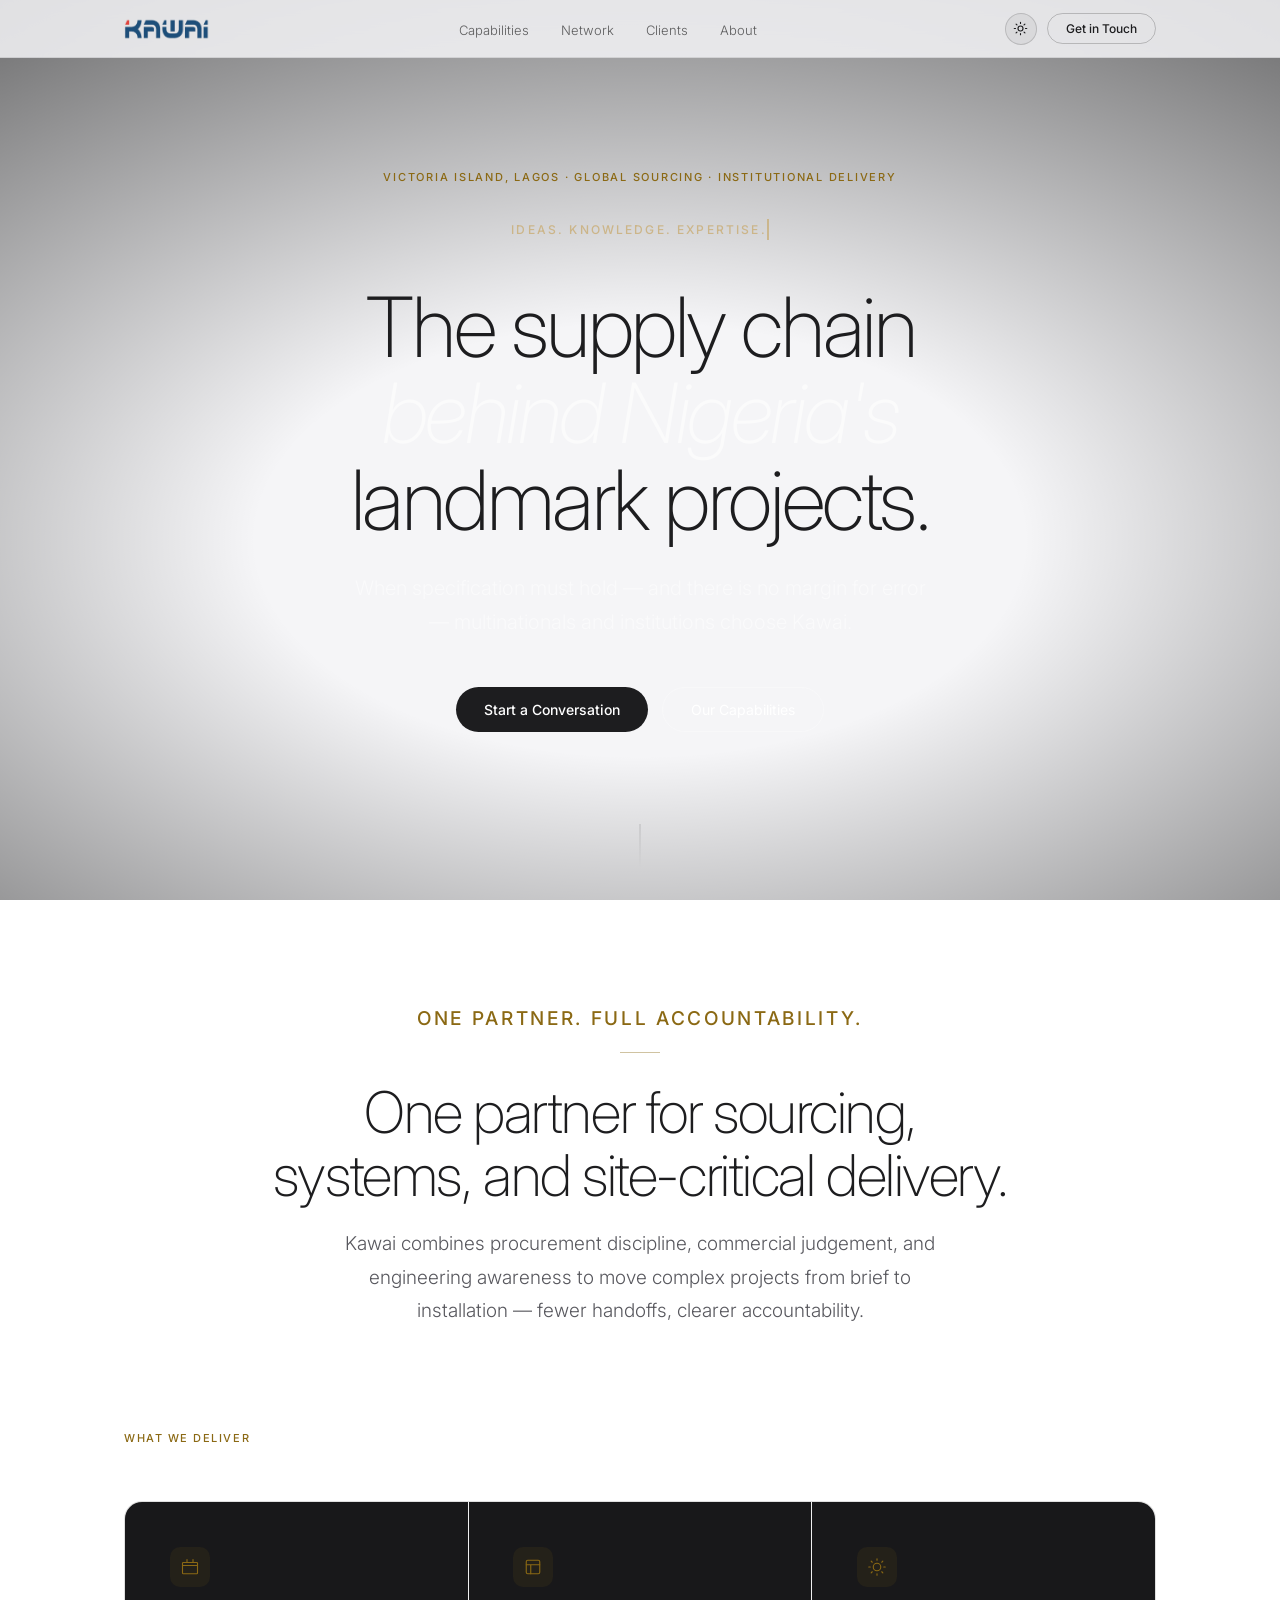
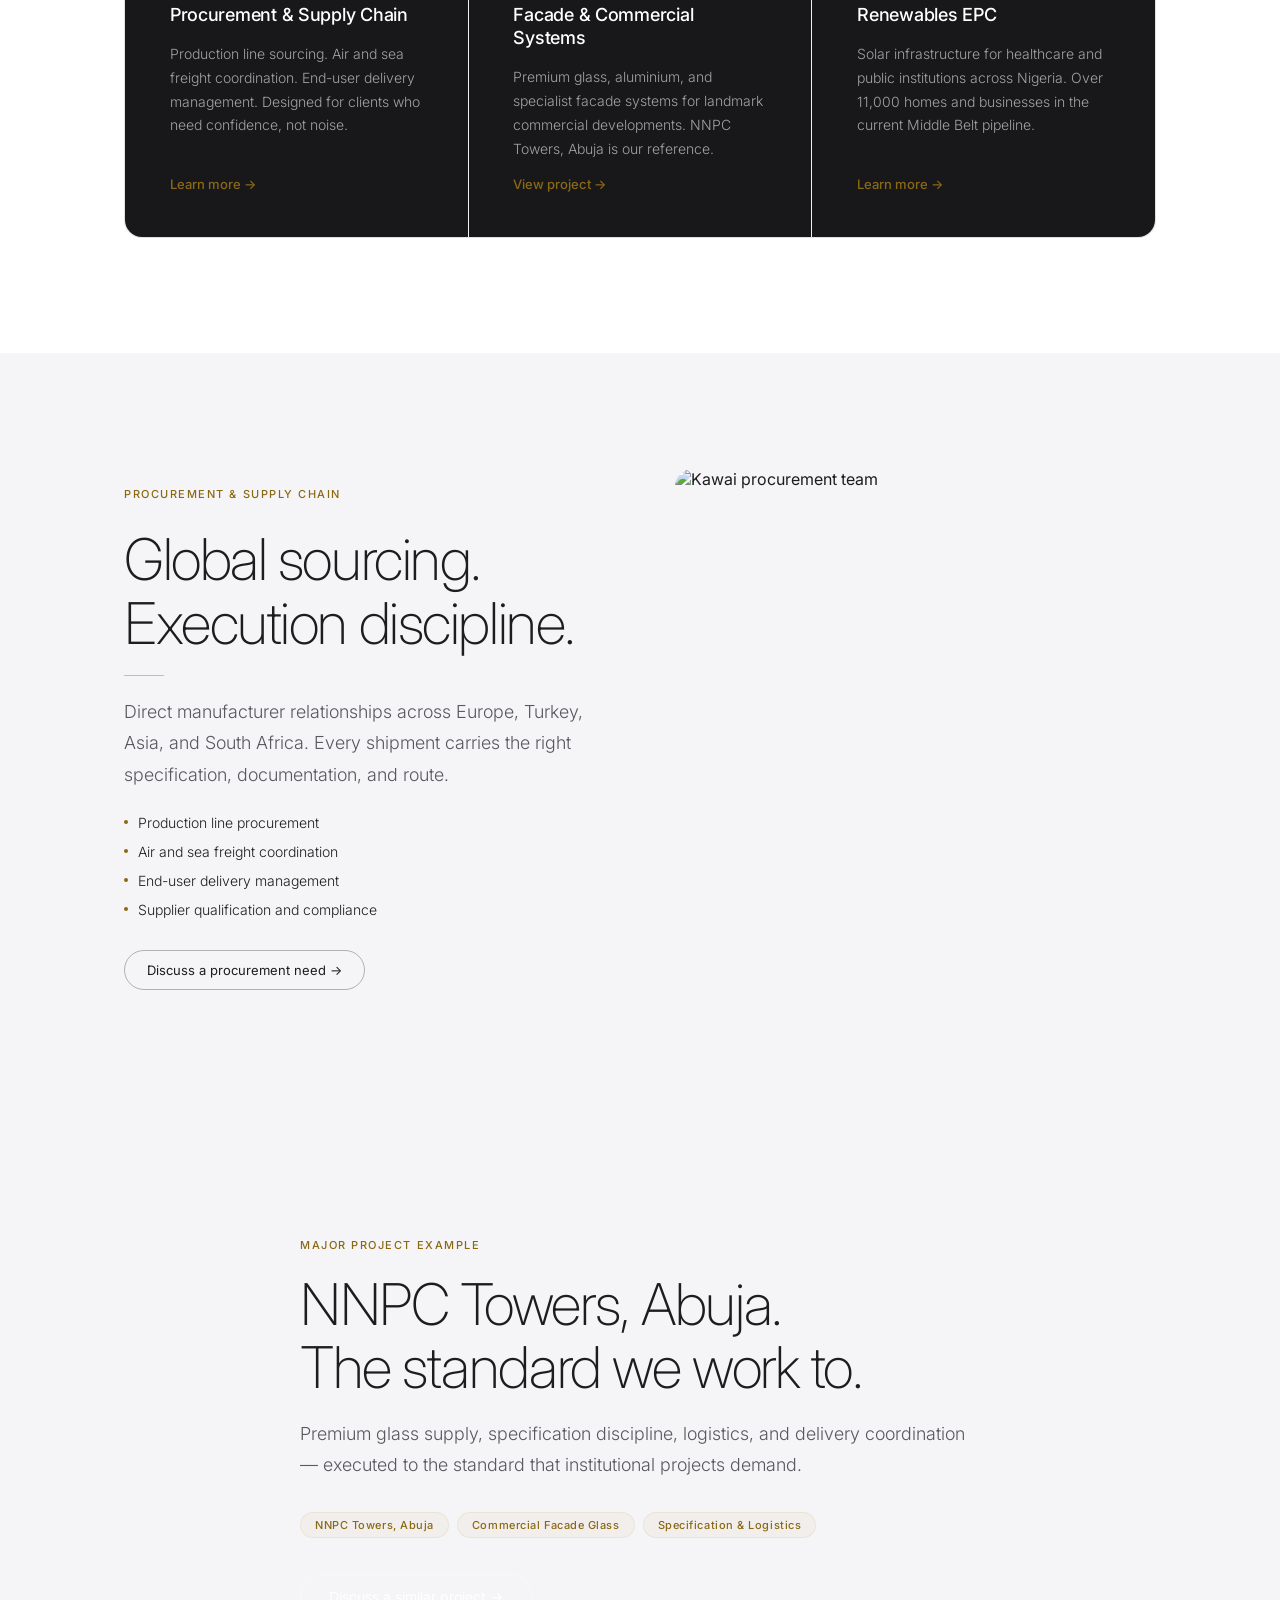
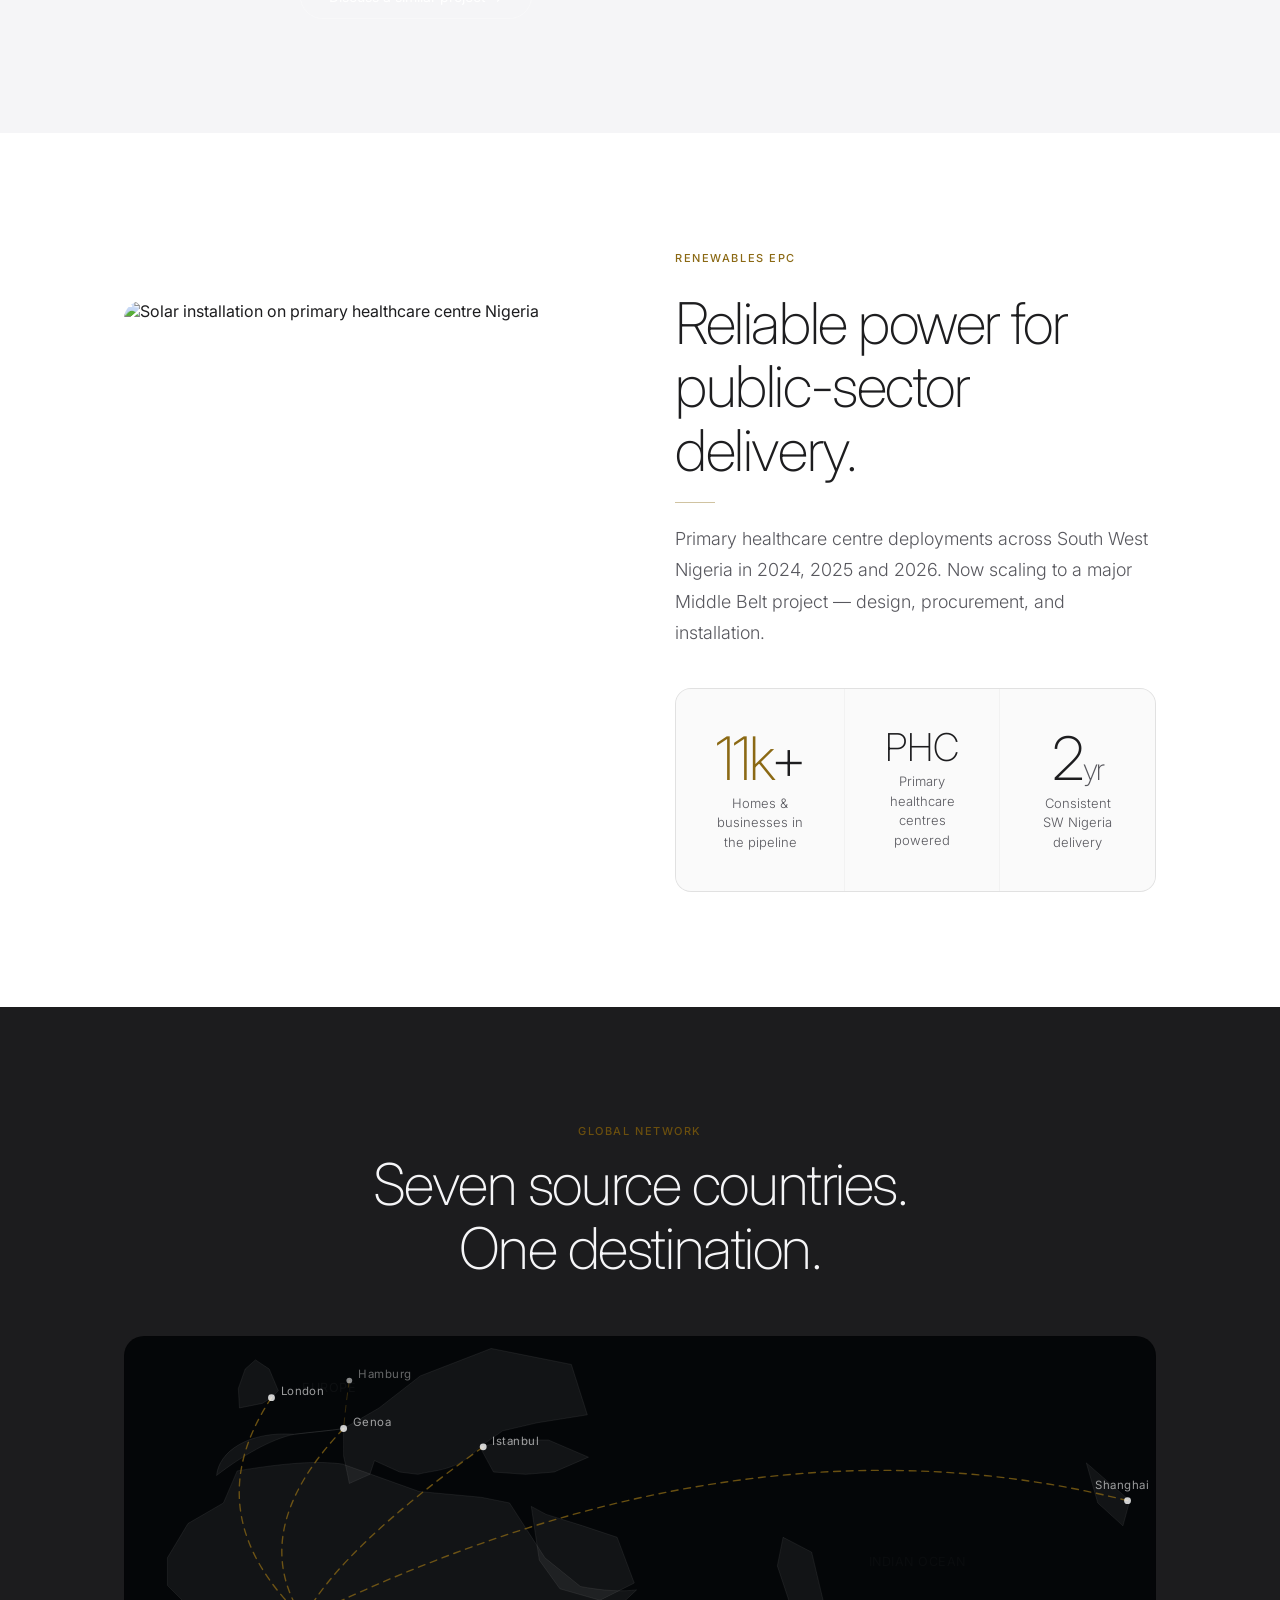
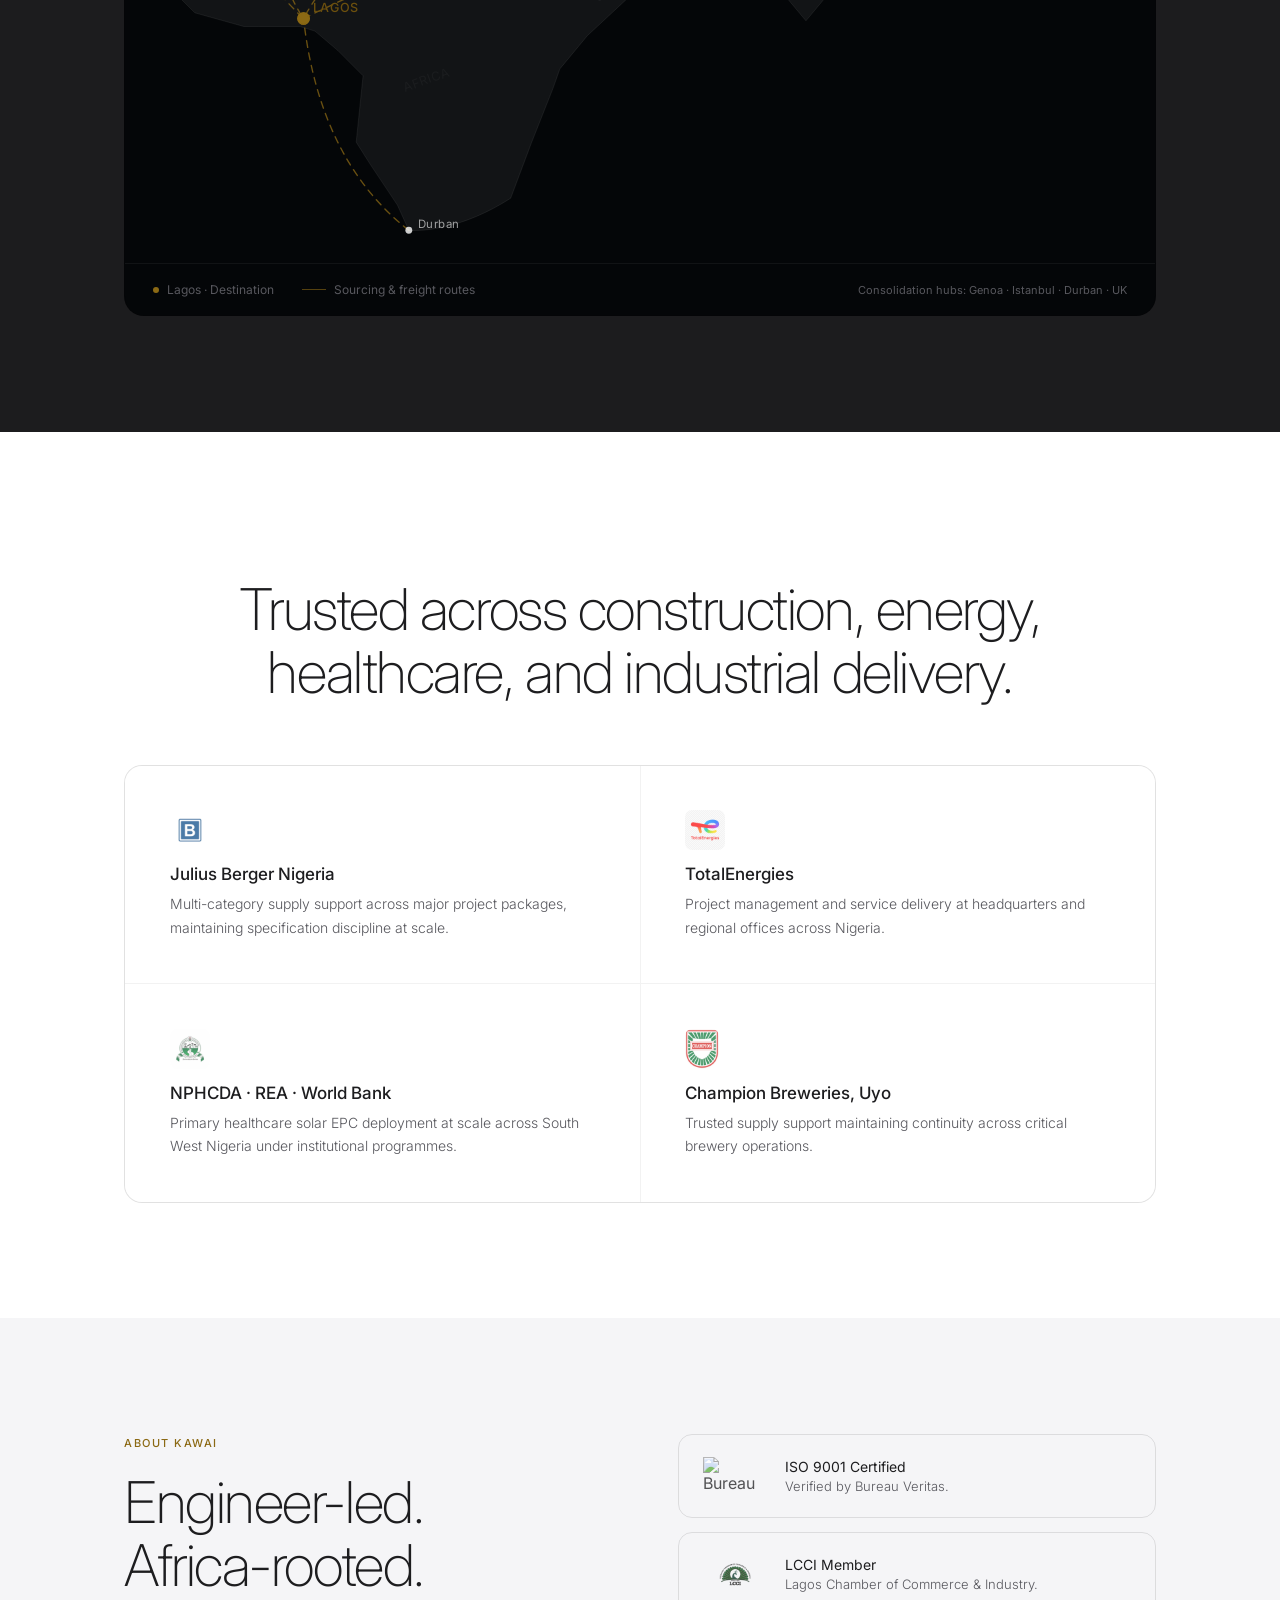
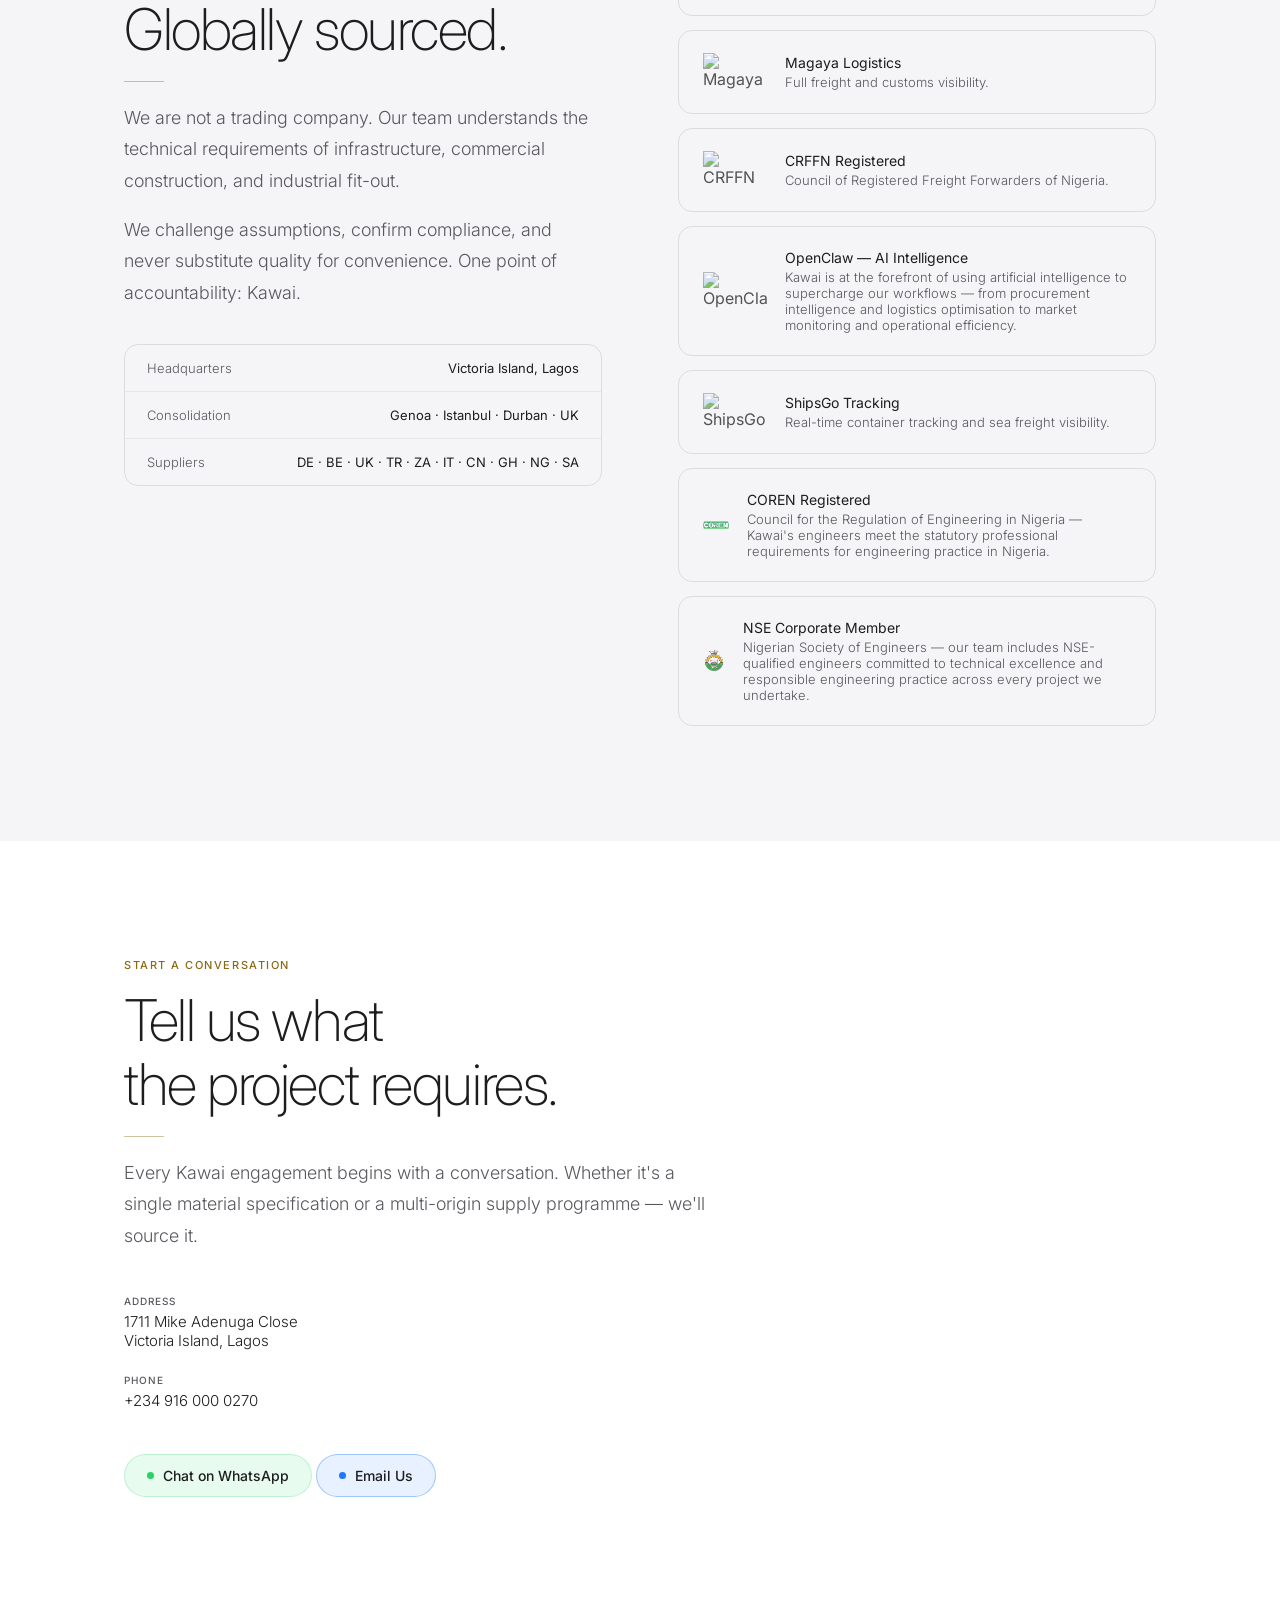
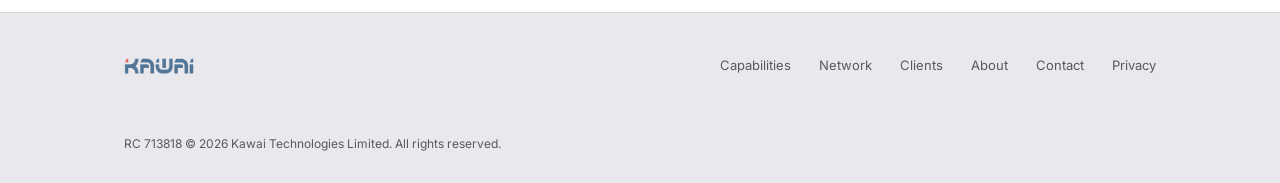
==== commit 9eb84bcb: "Add files via upload" ====
--- a/index.html
+++ b/index.html
@@ -71,10 +71,6 @@
     /* hero stays dark — photo overlay handles it */
 
     /* trust bar */
-    [data-theme="light"] #trust { background: var(--ink); border-bottom-color: rgba(0,0,0,.07); }
-    [data-theme="light"] .trust-label { color: #8e8e93; }
-    [data-theme="light"] .trust-item { color: rgba(0,0,0,.5); border-right-color: rgba(0,0,0,.09); }
-    [data-theme="light"] .trust-item:hover { color: rgba(0,0,0,.85); }
 
     /* buttons */
     [data-theme="light"] .btn-w { color: #ffffff; background: #1d1d1f; }
@@ -84,9 +80,11 @@
 
     /* capability cards */
     [data-theme="light"] .cap-grid  { background: rgba(0,0,0,.06); border-color: rgba(0,0,0,.07); }
-    [data-theme="light"] .cap-card  { background: var(--ink); }
-    [data-theme="light"] .cap-card:hover { background: #f8f8fa; }
+    [data-theme="light"] .cap-card  { background: #18181a; }
+    [data-theme="light"] .cap-card:hover { background: #242428; }
     [data-theme="light"] .cap-icon  { background: rgba(139,105,20,.1); }
+    [data-theme="light"] .cap-card h3 { color: #ffffff; }
+    [data-theme="light"] .cap-card p  { color: rgba(255,255,255,.6); }
 
     /* section borders / cards */
     [data-theme="light"] .stat-strip { background: rgba(0,0,0,.05); border-color: rgba(0,0,0,.07); }
@@ -126,8 +124,8 @@
 
     /* footer */
     [data-theme="light"] footer { background: #e8e8ed; border-top-color: rgba(0,0,0,.08); }
-    [data-theme="light"] .foot-logo { filter: none; opacity: .9; }
-    [data-theme="light"] nav .logo { filter: none; opacity: .92; }
+    [data-theme="light"] .foot-logo-lt { display: block; }
+    [data-theme="light"] .foot-logo-dk { display: none; }
     [data-theme="light"] .partner-row img { filter: none; opacity: .45; }
 
     /* divider */
@@ -181,7 +179,8 @@
       transition: background .3s;
     }
     nav .ni { max-width: 1160px; margin: 0 auto; padding: 0 clamp(20px,5vw,72px); width: 100%; display: flex; align-items: center; justify-content: space-between; }
-    nav .logo { height: 20px; opacity: .88; filter: brightness(0) invert(1); }
+    nav .logo    { height: 22px; width: auto; opacity: .88; display: block; }
+    [data-theme="light"] nav .logo { opacity: .88; }
     nav ul { list-style: none; display: flex; gap: 32px; }
     nav ul li a { font-size: 13px; font-weight: 300; color: rgba(255,255,255,.65); transition: color .2s; }
     nav ul li a:hover { color: var(--white); }
@@ -212,6 +211,21 @@
     [data-theme="light"] .icon-sun  { display: block; }
     [data-theme="light"] .icon-moon { display: none; }
 
+    @keyframes kenburns {
+      0%   { transform: scale(1.05) translate(0, 0); }
+      50%  { transform: scale(1.12) translate(-1%, -0.5%); }
+      100% { transform: scale(1.05) translate(0, 0); }
+    }
+
+    /* ── Typewriter ── */
+    .tw-wrap { display: inline-block; overflow: hidden; white-space: nowrap; }
+    .tw-text { display: inline-block; overflow: hidden; white-space: nowrap;
+      border-right: 2px solid rgba(200,169,110,.7);
+      animation: tw-type 3.2s steps(28, end) 0.8s infinite alternate,
+                 tw-blink 0.75s step-end infinite;
+    }
+    @keyframes tw-type  { from { width: 0; } to { width: 100%; } }
+    @keyframes tw-blink { 0%,100% { border-color: transparent; } 50% { border-color: rgba(200,169,110,.7); } }
     /* ══════════════════ HERO ══════════════════ */
     #hero {
       position: relative;
@@ -222,8 +236,9 @@
     .hero-bg {
       position: absolute; inset: 0;
       background: url('https://kawaitechnologies.com/images/hero-lagos-construction.png') center 30% / cover no-repeat;
-      filter: brightness(.32) saturate(.9);
-      transform: scale(1.05);
+      filter: brightness(.52) saturate(.85);
+      animation: kenburns 28s ease-in-out infinite;
+      transform-origin: center center;
     }
     .hero-vignette {
       position: absolute; inset: 0;
@@ -263,6 +278,11 @@
       transition: border-color .2s, background .2s, transform .15s;
     }
     .btn-o:hover { border-color: rgba(255,255,255,.5); background: rgba(255,255,255,.06); transform: scale(1.02); }
+    #hero .btn-o, #hero .btn-o:hover { color: #ffffff !important; border-color: rgba(255,255,255,.28) !important; }
+    #hero .btn-o:hover { background: rgba(255,255,255,.08) !important; }
+    /* NNPC section — always over dark photo, force white button */
+    #nnpc .btn-o, #nnpc .btn-o:hover { color: #ffffff !important; border-color: rgba(255,255,255,.28) !important; }
+    #nnpc .btn-o:hover { background: rgba(255,255,255,.08) !important; }
 
     /* scroll cue */
     .scroll-cue {
@@ -273,35 +293,7 @@
     @keyframes sp { 0%,100% { opacity:.4; transform:scaleY(1); } 50% { opacity:1; transform:scaleY(1.12); } }
 
     /* ══════════════════ TRUST BAR ══════════════════ */
-    #trust {
-      background: var(--ink);
-      border-bottom: 1px solid rgba(255,255,255,.06);
-      padding: 40px 0;
-    }
-    .trust-inner {
-      display: flex; align-items: center; flex-wrap: wrap;
-      gap: 0;
-    }
-    .trust-label {
-      font-size: 10px; font-weight: 500; letter-spacing: .12em;
-      text-transform: uppercase; color: var(--quiet);
-      margin-right: 36px; white-space: nowrap; flex-shrink: 0;
-    }
-    .trust-clients {
-      display: flex; align-items: center; flex-wrap: wrap; gap: 0;
-      flex: 1;
-    }
-    .trust-item {
-      font-size: 13px; font-weight: 500;
-      color: rgba(255,255,255,.55);
-      letter-spacing: .02em;
-      padding: 6px 24px;
-      border-right: 1px solid rgba(255,255,255,.08);
-      white-space: nowrap;
-      transition: color .2s;
-    }
     .trust-item:first-child { padding-left: 0; }
-    .trust-item:last-child { border-right: none; }
     .trust-item:hover { color: rgba(255,255,255,.9); }
 
     /* ══════════════════ POSITION STATEMENT ══════════════════ */
@@ -362,12 +354,26 @@
     .img-frame img { width: 100%; height: clamp(300px,42vw,540px); object-fit: cover; transition: transform .7s cubic-bezier(.16,1,.3,1); }
     .img-frame:hover img { transform: scale(1.03); }
 
+    /* ── NNPC crossfade ── */
+    .nnpc-slides { position: absolute; inset: 0; }
+    .nnpc-slide  { position: absolute; inset: 0; background-size: cover; background-position: center;
+                   filter: brightness(.42) saturate(.85); opacity: 0;
+                   animation: nnpc-fade 18s infinite; }
+    .nnpc-slide:nth-child(1) { animation-delay: 0s;  }
+    .nnpc-slide:nth-child(2) { animation-delay: 6s;  }
+    .nnpc-slide:nth-child(3) { animation-delay: 12s; }
+    @keyframes nnpc-fade {
+      0%   { opacity: 0; }
+      8%   { opacity: 1; }
+      33%  { opacity: 1; }
+      41%  { opacity: 0; }
+      100% { opacity: 0; }
+    }
     /* ══════════════════ NNPC CINEMATIC ══════════════════ */
     #nnpc {
       position: relative; min-height: 68vh;
       display: flex; align-items: center; overflow: hidden;
     }
-    .nnpc-bg { position: absolute; inset: 0; background: url('https://kawaitechnologies.com/images/nnpc-towers-modern.jpg') center / cover no-repeat; filter: brightness(.22) saturate(.8); }
     .nnpc-content { position: relative; z-index: 2; max-width: 680px; }
     #nnpc h2 { color: var(--white); margin-bottom: 18px; }
     #nnpc p  { margin-bottom: 32px; }
@@ -484,6 +490,9 @@
     .legend-dot { width: 6px; height: 6px; border-radius: 50%; background: var(--gold); }
     .legend-line { width: 24px; height: 1px; background: var(--gold); opacity: .6; }
 
+    .rel-logo { height: 40px; width: auto; max-width: 120px; object-fit: contain;
+                filter: grayscale(1) brightness(1.4); opacity: .65; margin-bottom: 14px; display: block; border-radius: 7px; overflow: hidden; }
+    [data-theme="light"] .rel-logo { filter: none; opacity: .7; }
     /* ══════════════════ RELATIONSHIPS ══════════════════ */
     #relationships { background: var(--ink); padding: var(--pad) 0; }
     .rel-head { text-align: center; margin-bottom: 60px; }
@@ -506,7 +515,7 @@
     .geo-role  { color: var(--quiet); font-weight: 300; }
     .geo-place { color: var(--pale);  font-weight: 400; }
 
-    .cred-stack { display: flex; flex-direction: column; gap: 14px; }
+    .cred-stack { display: flex; flex-direction: column; gap: 14px; align-items: stretch; }
     .cred-row { display: grid; grid-template-columns: 1fr 1fr; gap: 14px; }
     .cred-row .cred-card { margin: 0; }
     .cred-card {
@@ -517,13 +526,13 @@
       transition: border-color .2s;
     }
     .cred-card:hover { border-color: rgba(200,169,110,.25); }
-    .cred-logo { height: 22px; width: auto; filter: brightness(0) invert(1); opacity: .5; object-fit: contain; flex-shrink: 0; }
+    .cred-logo { width: 64px; height: 38px; filter: brightness(0) invert(1); opacity: .65; object-fit: contain; flex-shrink: 0; }
     .cred-t  { font-size: 14px; font-weight: 400; color: var(--pale); margin-bottom: 3px; }
     .cred-st { font-size: 13px; font-weight: 300; color: var(--quiet); }
 
     /* ══════════════════ CONTACT ══════════════════ */
     #contact { background: var(--ink); padding: var(--pad) 0; }
-    .contact-grid { display: grid; grid-template-columns: 1fr 1.2fr; gap: clamp(40px,6vw,90px); align-items: start; }
+    .contact-grid { display: grid; grid-template-columns: 1fr; max-width: 600px; gap: clamp(40px,6vw,90px); align-items: start; }
     .contact-info h2 { color: var(--white); margin-bottom: 14px; }
     .contact-info > p { margin-bottom: 44px; }
     .cd { margin-bottom: 24px; }
@@ -531,6 +540,20 @@
     .cd-value { font-size: 15px; color: var(--pale); font-weight: 300; }
     .cd-value a { color: var(--pale); transition: color .2s; }
     .cd-value a:hover { color: var(--white); }
+
+
+    .email-btn {
+      display: inline-flex; align-items: center; gap: 9px;
+      font-size: 14px; font-weight: 500; color: var(--white);
+      background: rgba(30,120,255,.1); border: 1px solid rgba(30,120,255,.28);
+      border-radius: 100px; padding: 12px 22px; margin-top: 12px;
+      transition: background .2s;
+    }
+    .email-btn:hover { background: rgba(30,120,255,.18); }
+    .email-dot { width: 7px; height: 7px; border-radius: 50%; background: #1e78ff; flex-shrink: 0; }
+    [data-theme="light"] .email-btn { color: #1d1d1f; border-color: rgba(30,120,255,.35); }
+    [data-theme="light"] .email-btn:hover { background: rgba(30,120,255,.08); }
+
     .wa-btn {
       display: inline-flex; align-items: center; gap: 9px;
       font-size: 14px; font-weight: 500; color: var(--white);
@@ -572,7 +595,9 @@
       padding: 44px 0 32px;
     }
     .foot-top { display: flex; align-items: flex-start; justify-content: space-between; gap: 32px; flex-wrap: wrap; margin-bottom: 36px; }
-    .foot-logo { height: 18px; opacity: .65; filter: brightness(0) invert(1); }
+    .foot-logo { height: 18px; opacity: .65; }
+    .foot-logo-lt { display: none; }
+    .foot-logo-dk { display: block; }
     .foot-links { display: flex; gap: 28px; flex-wrap: wrap; }
     .foot-links a { font-size: 13px; color: var(--quiet); transition: color .2s; }
     .foot-links a:hover { color: var(--white); }
@@ -589,12 +614,8 @@
       .cap-grid  { grid-template-columns: 1fr; }
       .rel-grid  { grid-template-columns: 1fr; }
       .about-grid{ grid-template-columns: 1fr; }
-      .contact-grid { grid-template-columns: 1fr; }
       .form-row  { grid-template-columns: 1fr; }
       nav ul { display: none; }
-      .trust-label { width: 100%; margin-right: 0; margin-bottom: 16px; }
-      .trust-inner { flex-direction: column; align-items: flex-start; }
-      .trust-clients { gap: 8px 0; }
     }
   </style>
 </head>
@@ -628,6 +649,7 @@
   <div class="hero-vignette"></div>
   <div class="hero-content">
     <p class="hero-kicker r">Victoria Island, Lagos · Global Sourcing · Institutional Delivery</p>
+    <p class="hero-kicker r" style="margin-top:8px; font-size:12px; letter-spacing:.18em; color:rgba(200,169,110,.75);"><span class="tw-wrap"><span class="tw-text">Ideas. Knowledge. Expertise.</span></span></p>
     <h1 class="hero-h r r1">
       The supply chain<br />
       <em>behind Nigeria's</em><br />
@@ -645,21 +667,6 @@
   <div class="scroll-cue"><div class="scroll-line"></div></div>
 </section>
 
-<!-- ══════ TRUST BAR ══════ -->
-<section id="trust">
-  <div class="wrap">
-    <div class="trust-inner r">
-      <span class="trust-label">Trusted by</span>
-      <div class="trust-clients">
-        <span class="trust-item">Julius Berger Nigeria</span>
-        <span class="trust-item">TotalEnergies</span>
-        <span class="trust-item">NNPC</span>
-        <span class="trust-item">World Bank / NPHCDA / REA</span>
-        <span class="trust-item">Champion Breweries</span>
-      </div>
-    </div>
-  </div>
-</section>
 
 <!-- ══════ POSITION ══════ -->
 <section id="position">
@@ -739,7 +746,11 @@
 
 <!-- ══════ NNPC ══════ -->
 <section id="nnpc">
-  <div class="nnpc-bg"></div>
+  <div class="nnpc-slides">
+    <div class="nnpc-slide" style="background-image:url('https://kawaitechnologies.com/images/nnpc-towers-modern.jpg')"></div>
+    <div class="nnpc-slide" style="background-image:url('[data-uri]')"></div>
+    <div class="nnpc-slide" style="background-image:url('[data-uri]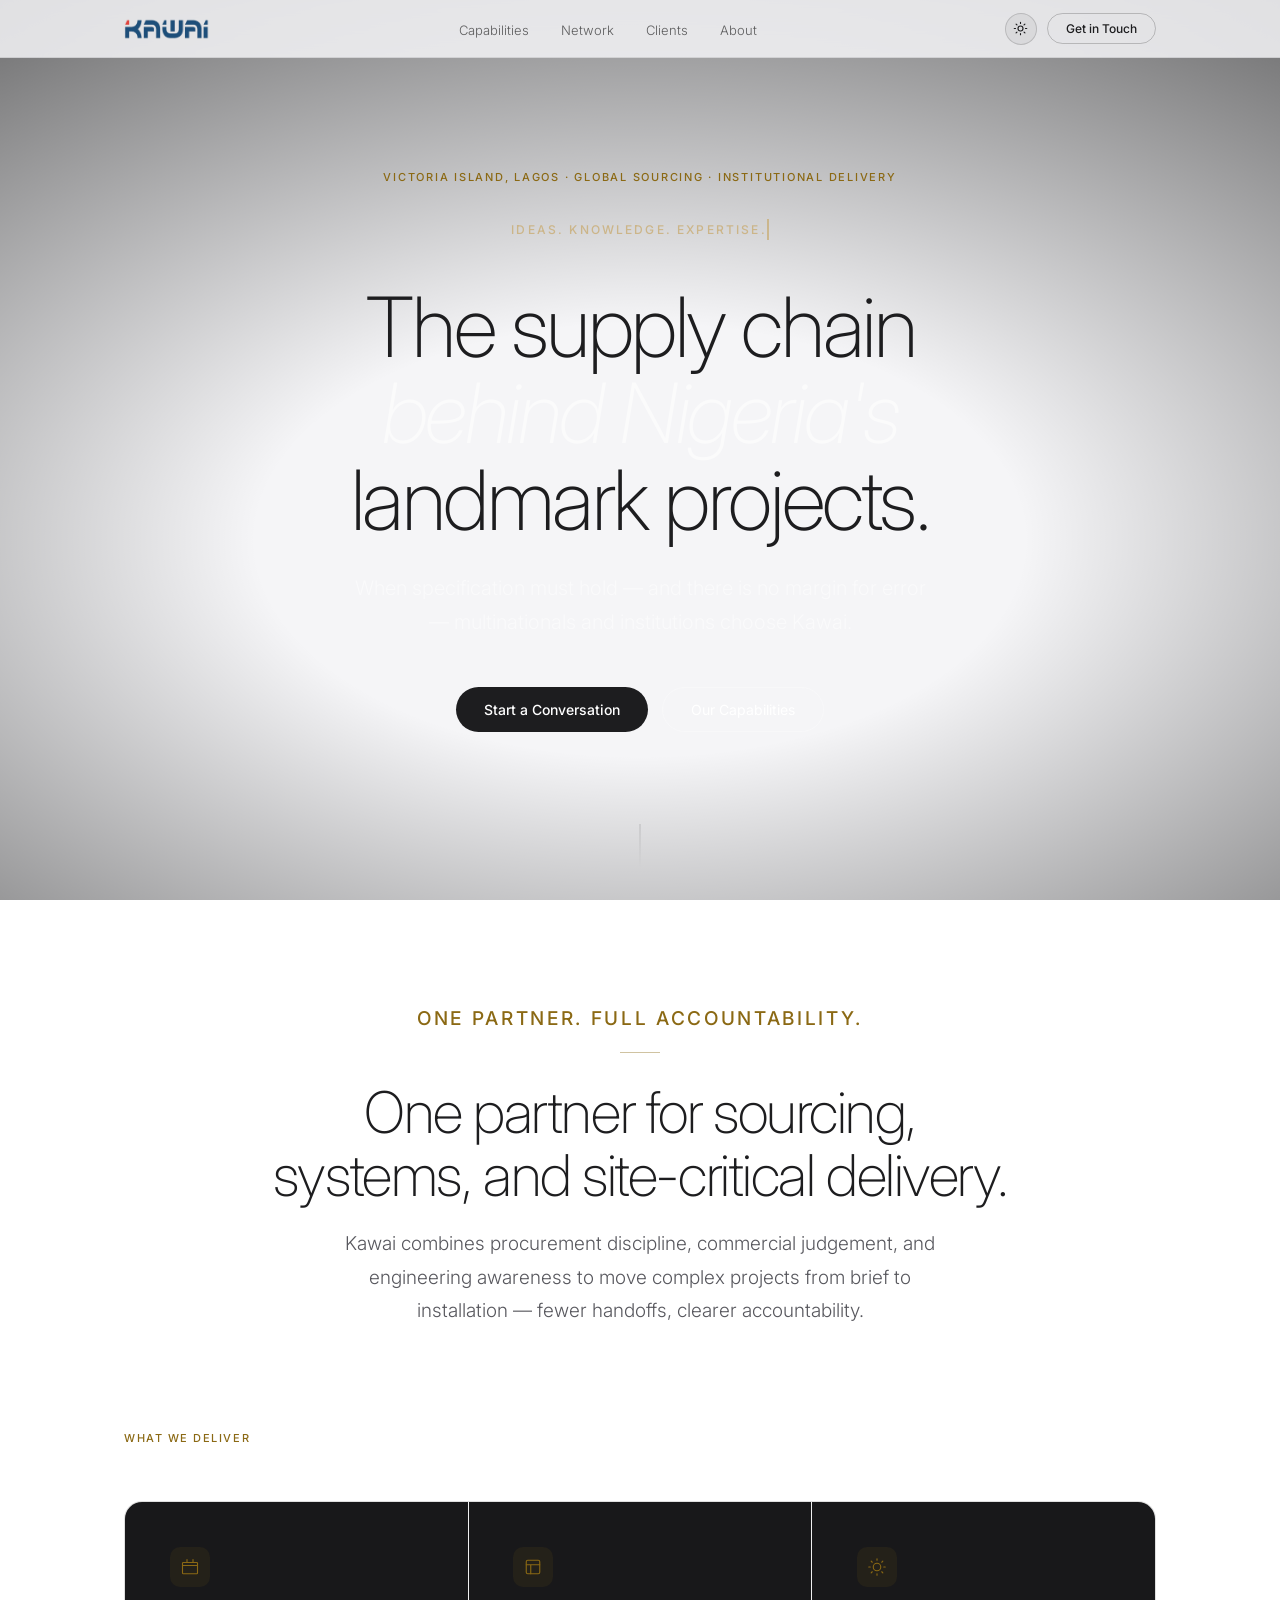
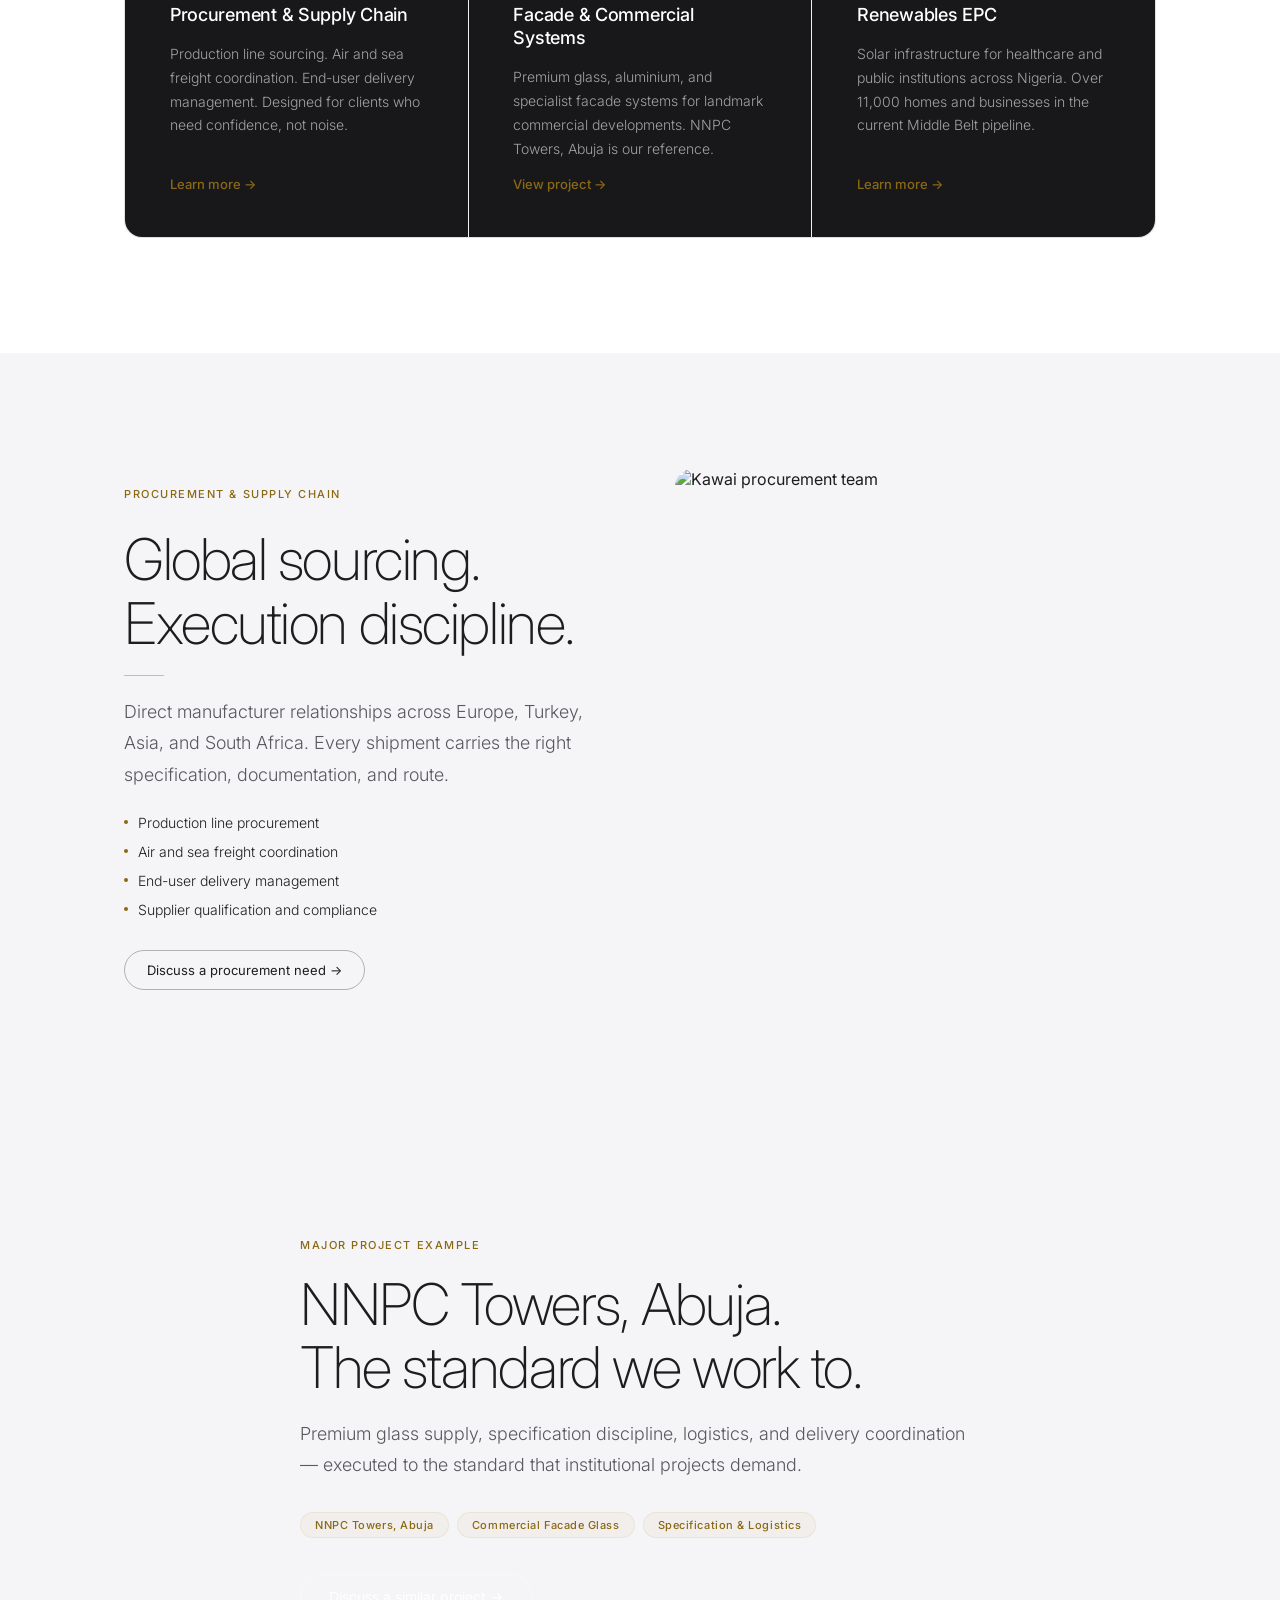
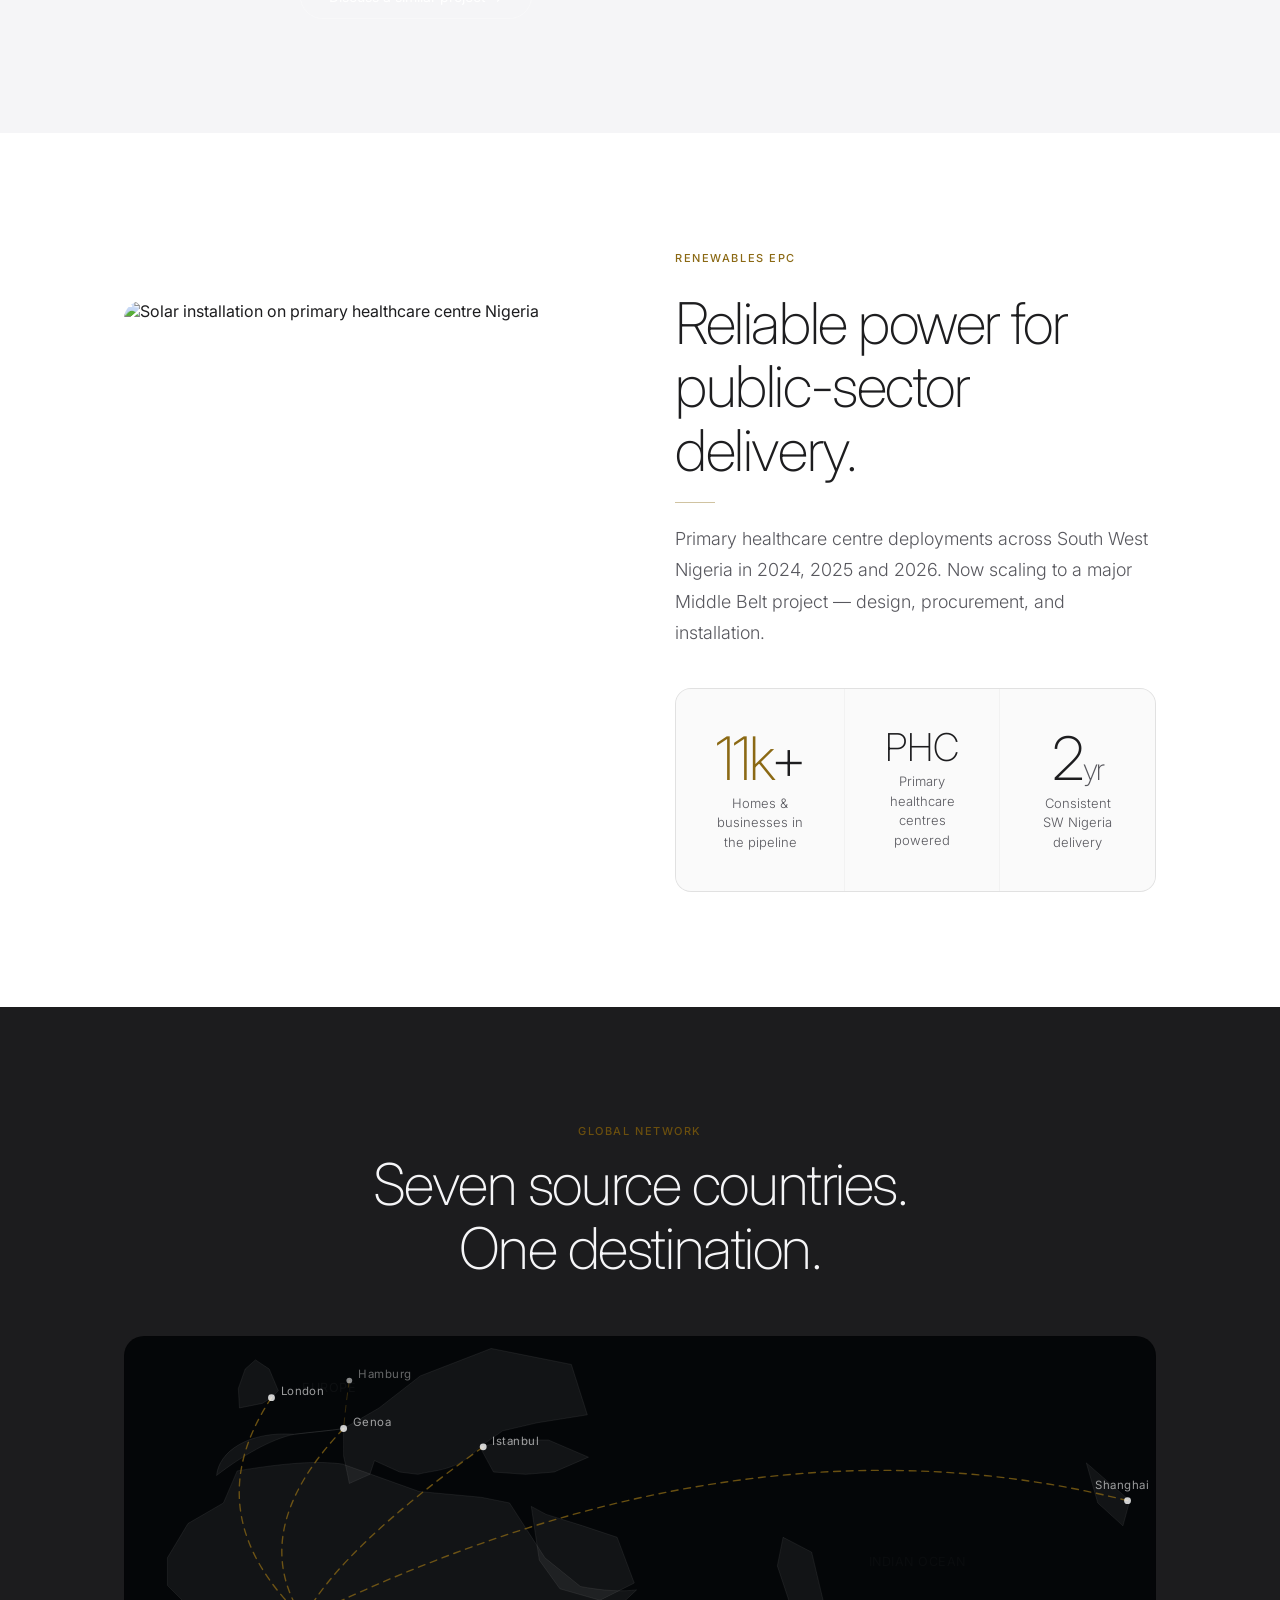
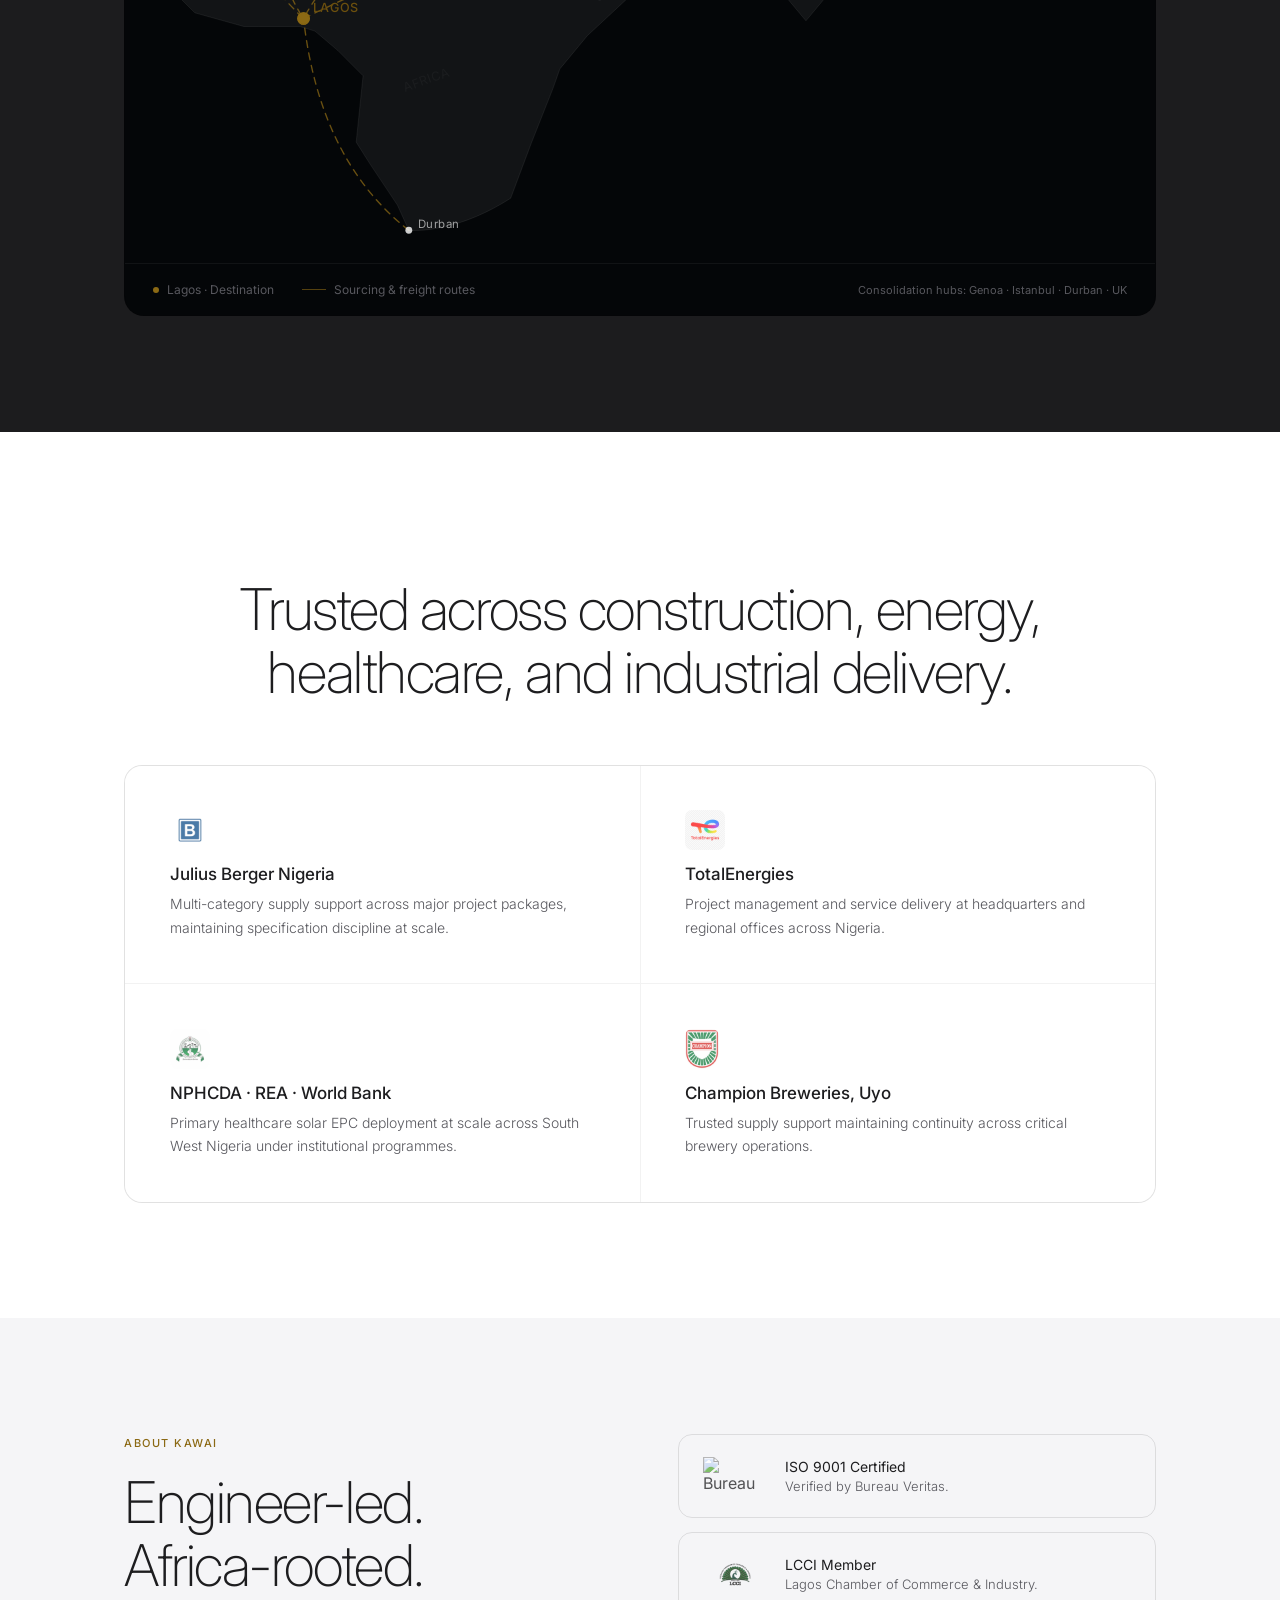
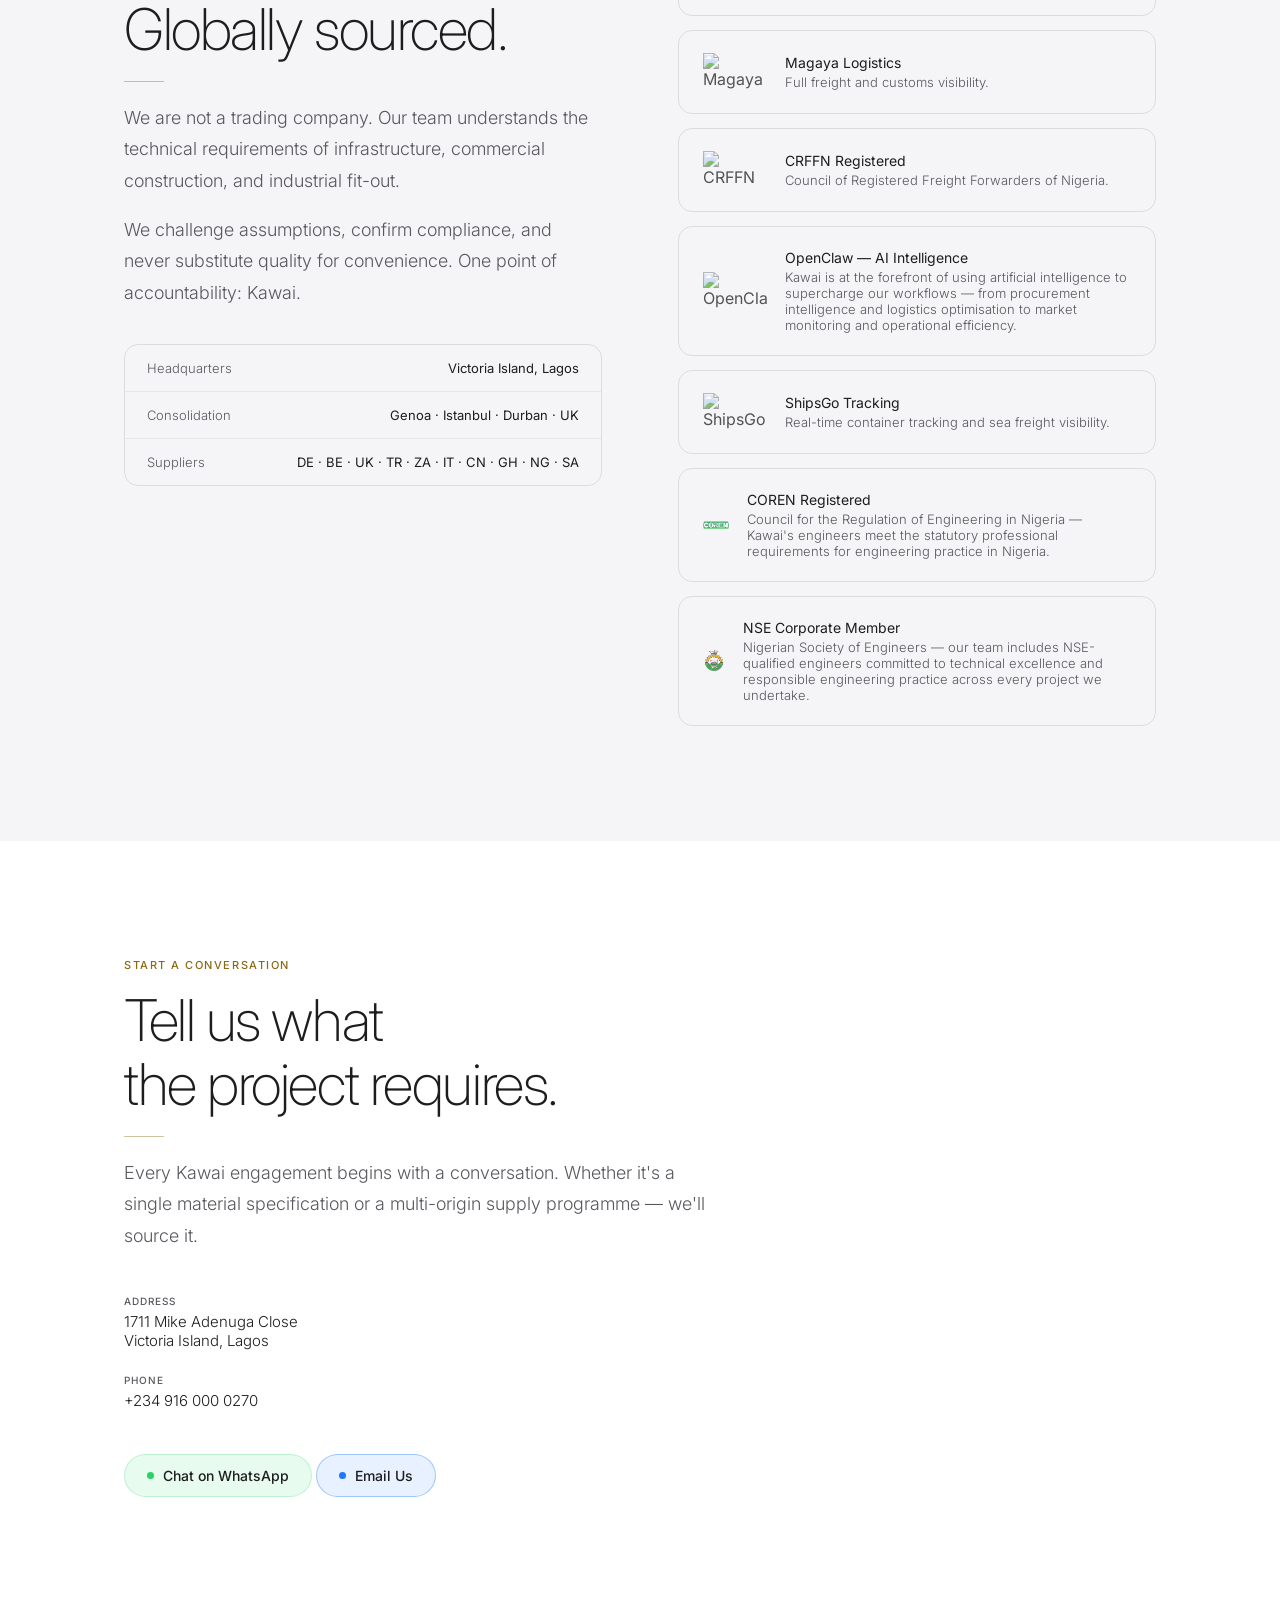
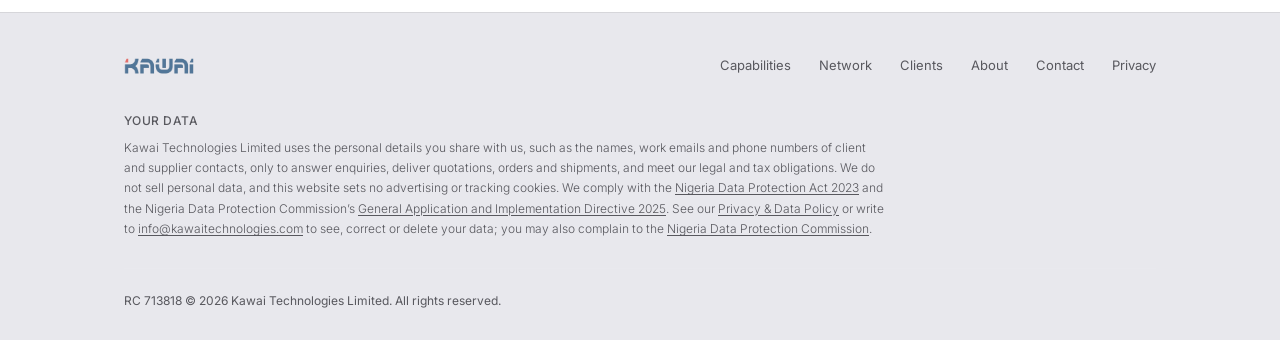
==== commit 5bfb708e: "Footer: Your data section citing the NDP Act 2023 and NDPC GAID 2025; privacy policy updated (GAID, " ====
--- a/index.html
+++ b/index.html
@@ -603,6 +603,11 @@
     .foot-links a:hover { color: var(--white); }
     .foot-bottom { display: flex; align-items: center; justify-content: space-between; flex-wrap: wrap; gap: 16px; border-top: 1px solid rgba(255,255,255,.05); padding-top: 24px; }
     .foot-copy { font-size: 12px; color: var(--quiet); }
+    .foot-privacy { max-width: 760px; margin-bottom: 28px; font-size: 12px; line-height: 1.7; color: var(--quiet); }
+    .foot-privacy h4 { font-size: 12px; font-weight: 500; letter-spacing: .04em; text-transform: uppercase; margin: 0 0 6px; color: var(--quiet); }
+    .foot-privacy p { margin: 0; font-size: 12px; line-height: 1.7; color: var(--quiet); }
+    .foot-privacy a { color: var(--quiet); text-decoration: underline; text-underline-offset: 2px; }
+    .foot-privacy a:hover { color: var(--white); }
     .partner-row { display: flex; align-items: center; gap: 24px; flex-wrap: wrap; }
     .partner-row img { height: 16px; width: auto; filter: brightness(0) invert(1); opacity: .25; object-fit: contain; transition: opacity .2s; }
     .partner-row img:hover { opacity: .55; }
@@ -1105,6 +1110,10 @@
         <a href="https://kawaitechnologies.com/privacy-data-policy.html">Privacy</a>
       </div>
     </div>
+    <div class="foot-privacy">
+      <h4>Your data</h4>
+      <p>Kawai Technologies Limited uses the personal details you share with us, such as the names, work emails and phone numbers of client and supplier contacts, only to answer enquiries, deliver quotations, orders and shipments, and meet our legal and tax obligations. We do not sell personal data, and this website sets no advertising or tracking cookies. We comply with the <a href="https://ndpc.gov.ng/resources/" target="_blank" rel="noopener">Nigeria Data Protection Act 2023</a> and the Nigeria Data Protection Commission&rsquo;s <a href="https://ndpc.gov.ng/wp-content/uploads/2025/07/NDP-ACT-GAID-2025-MARCH-20TH.pdf" target="_blank" rel="noopener">General Application and Implementation Directive 2025</a>. See our <a href="https://kawaitechnologies.com/privacy-data-policy.html">Privacy &amp; Data Policy</a> or write to <a href="mailto:info@kawaitechnologies.com">info@kawaitechnologies.com</a> to see, correct or delete your data; you may also complain to the <a href="https://ndpc.gov.ng/" target="_blank" rel="noopener">Nigeria Data Protection Commission</a>.</p>
+    </div>
     <div class="foot-bottom">
       <span class="foot-copy">RC 713818 &copy; 2026 Kawai Technologies Limited. All rights reserved.</span>
       </div>
